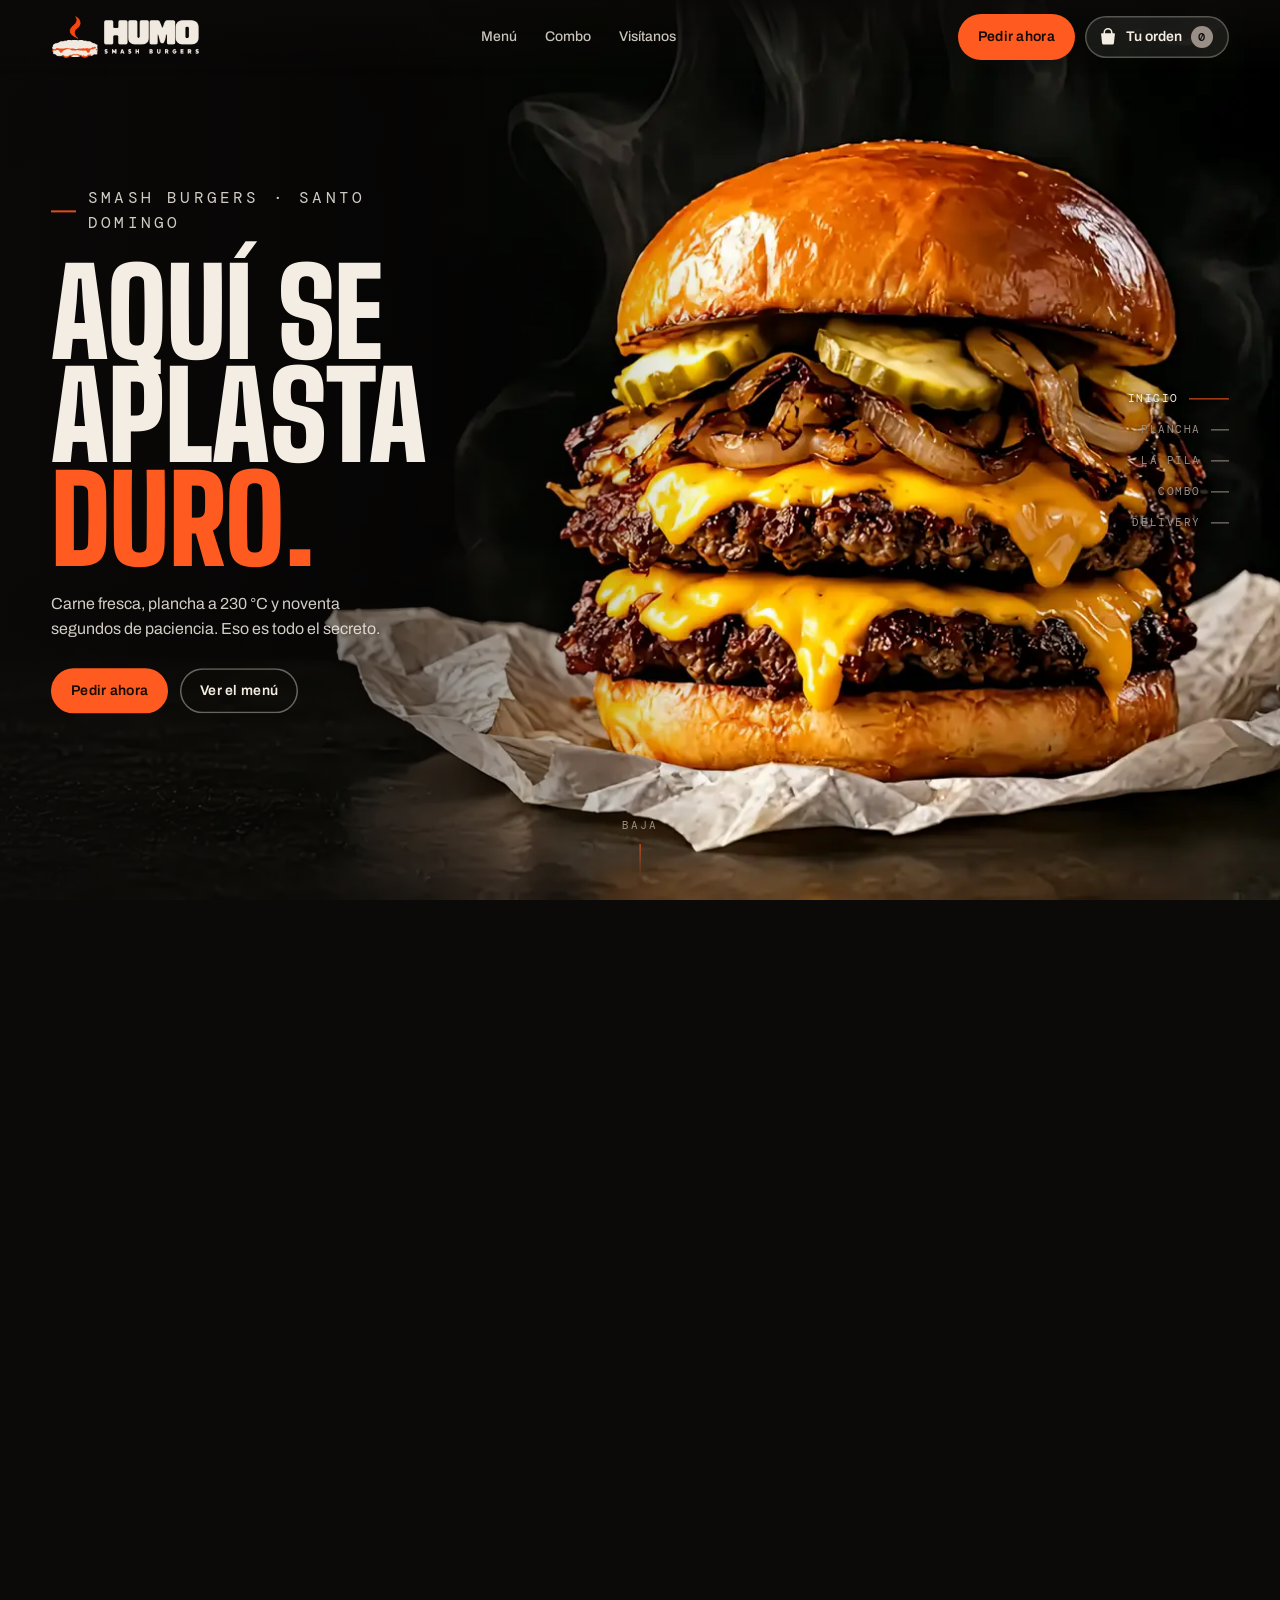
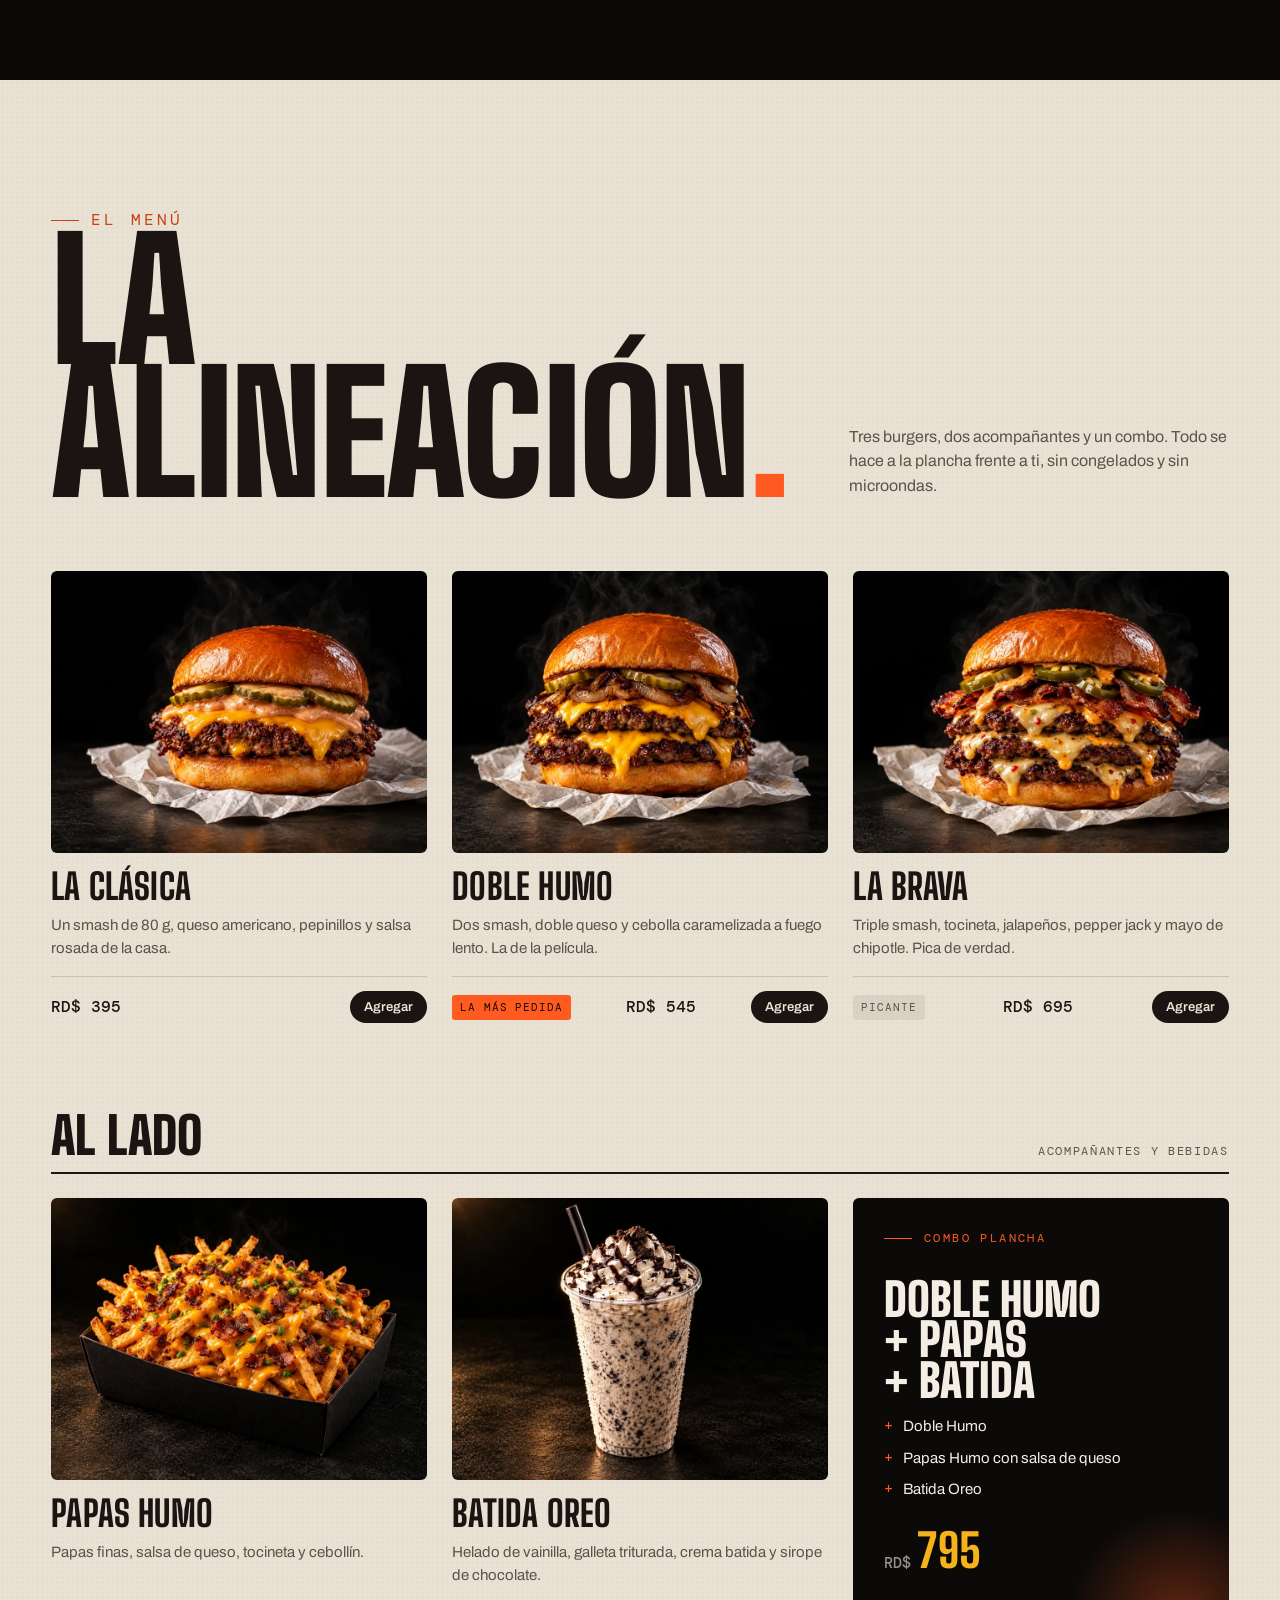
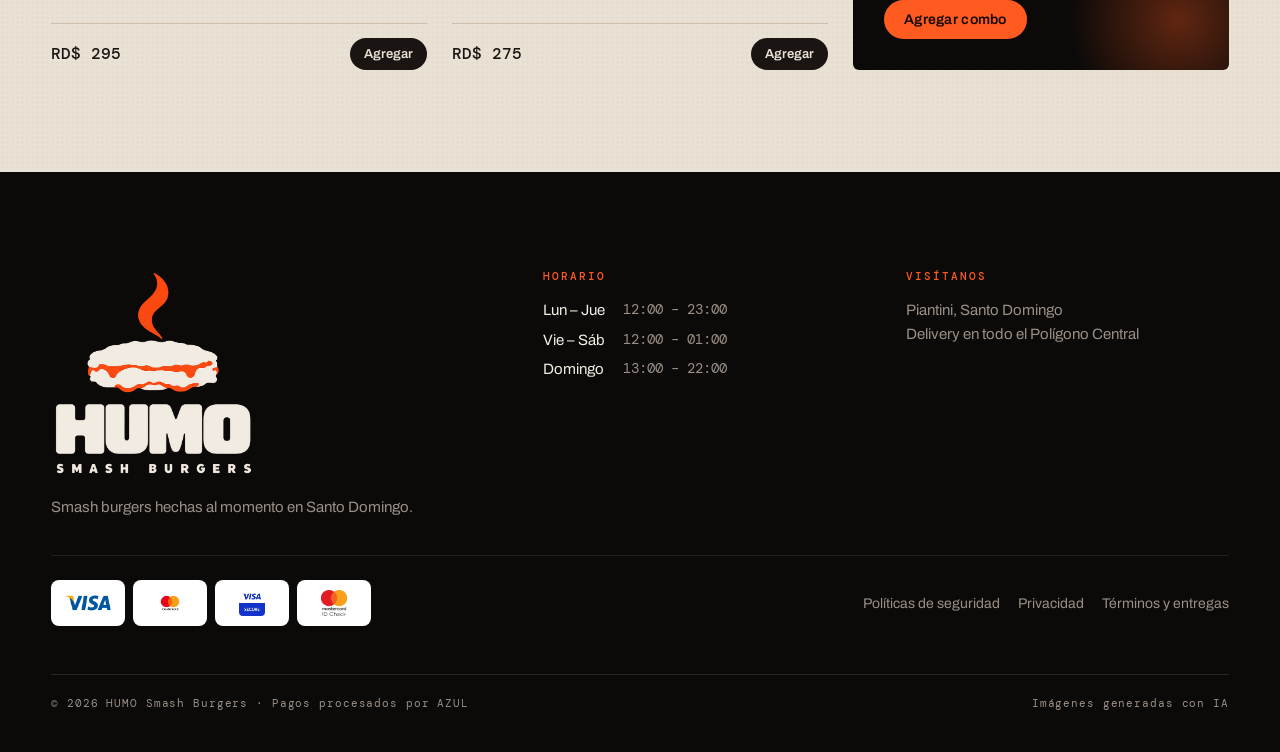
==== index.html @ e3882b6f "Logo nuevo de HUMO en el sitio, favicon, ícono de iPhone e imagen para compartir Co-Authored-By: Cla" ====
<!doctype html>
<html lang="es-DO">
<head>
<meta charset="utf-8">
<meta name="viewport" content="width=device-width,initial-scale=1,viewport-fit=cover">
<meta name="description" content="HUMO Smash Burgers: smash burgers hechas al momento en Santo Domingo. Mira la Doble Humo capa por capa y arma tu orden.">
<meta name="theme-color" content="#0c0a09">
<meta property="og:title" content="HUMO Smash Burgers">
<meta property="og:description" content="Aquí se aplasta duro. Smash burgers hechas al momento en Santo Domingo.">
<meta property="og:image" content="https://humo.sandscap.com.do/img/og.jpg">
<meta property="og:url" content="https://humo.sandscap.com.do/">
<meta name="twitter:card" content="summary_large_image">
<link rel="icon" href="/favicon.ico" sizes="any">
<link rel="preload" as="image" href="frames/f_0001.webp">
<style>:root{padding-top:env(safe-area-inset-top,0px);padding-bottom:env(safe-area-inset-bottom,0px)}body{margin:0}img{max-width:100%}[hidden]{display:none!important}</style>
<title>HUMO Smash Burgers</title>
<link rel="preconnect" href="https://fonts.googleapis.com">
<link rel="preconnect" href="https://fonts.gstatic.com" crossorigin>
<link rel="stylesheet" href="https://fonts.googleapis.com/css2?family=Archivo:wght@400;500;600&family=Big+Shoulders+Display:wght@700;800;900&family=DM+Mono:wght@400;500&display=swap">
<style>
/* Layout: a pinned full-bleed canvas scrubs a cinematic burger film with scroll; chapter copy rides on top; then a parchment menu sheet and a coal footer. Single committed dark look. */
:root{
  --coal:#0c0a09;         /* stage black, warm-biased */
  --coal-2:#171311;       /* raised dark surface */
  --ash:#9a8f86;          /* muted text on coal */
  --bone:#f3ede4;         /* text on coal */
  --ember:#ff5a1f;        /* brand flame orange */
  --cheese:#f5b21a;       /* melted-cheese yellow, used sparingly */
  --paper:#e9e1d3;        /* butcher-paper menu sheet */
  --ink:#1a1512;          /* text on paper */
  --ink-2:#5d5249;        /* secondary text on paper */
  --rule:#cdbfab;         /* hairlines on paper */
  --f-display:"Big Shoulders Display","Arial Narrow","Helvetica Neue Condensed",Impact,sans-serif;
  --f-body:"Archivo","Helvetica Neue",Arial,sans-serif;
  --f-mono:"DM Mono",ui-monospace,"SFMono-Regular",Menlo,monospace;
  --gutter:clamp(16px,4vw,56px);
  color-scheme:dark;
}
*{box-sizing:border-box}
html{scroll-behavior:auto}
body{background:var(--coal);color:var(--bone);font-family:var(--f-body);font-size:16px;line-height:1.55;-webkit-font-smoothing:antialiased;overflow-x:hidden}
a{color:inherit}
:focus-visible{outline:2px solid var(--ember);outline-offset:3px;border-radius:2px}

/* ---------- nav ---------- */
.nav{position:fixed;inset:0 0 auto 0;z-index:30;padding:calc(env(safe-area-inset-top,0px) + 14px) var(--gutter) 14px;display:flex;align-items:center;justify-content:space-between;gap:16px;
  background:linear-gradient(to bottom,rgba(12,10,9,.85),rgba(12,10,9,0));transition:background-color .3s ease;}
.nav.solid{background:var(--coal)}
.logo{display:flex;align-items:center;gap:2px;text-decoration:none;font-family:var(--f-display);font-weight:900;font-size:28px;letter-spacing:.01em;line-height:1}
.logo .o{display:inline-grid;place-items:center;width:.86em;height:.86em;border:3px solid var(--ember);border-radius:50%;margin-left:2px}
.logo .o svg{width:58%;height:58%;fill:var(--ember)}
.logo small{font-family:var(--f-mono);font-size:10px;letter-spacing:.18em;color:var(--ember);margin-left:10px;align-self:center;text-transform:uppercase}
.nav ul{display:flex;gap:28px;list-style:none;margin:0;padding:0;font-size:14px;font-weight:500}
.nav ul a{text-decoration:none;color:var(--bone);opacity:.82}
.nav ul a:hover{opacity:1;color:var(--ember)}
.btn{display:inline-flex;align-items:center;gap:10px;border:0;cursor:pointer;text-decoration:none;font-family:var(--f-body);font-weight:600;font-size:14px;letter-spacing:.02em;padding:12px 20px;border-radius:999px;background:var(--ember);color:#160a04;transition:transform .2s ease,background .2s ease}
.btn:hover{transform:translateY(-1px);background:#ff6d38}
.btn.ghost{background:transparent;color:var(--bone);box-shadow:inset 0 0 0 1.5px rgba(243,237,228,.4)}
.btn.ghost:hover{box-shadow:inset 0 0 0 1.5px var(--bone);background:transparent}
.loadbar{position:fixed;left:0;top:0;height:2px;background:var(--ember);z-index:31;width:0;transition:width .2s linear,opacity .6s ease .4s}

/* ---------- scroll film ---------- */
.film{position:relative;height:720vh}
.stage{position:sticky;top:0;height:100vh;height:100svh;overflow:hidden;background:var(--coal)}
.stage canvas{position:absolute;inset:0;width:100%;height:100%;display:block}
.scrim{position:absolute;inset:0;pointer-events:none;background:linear-gradient(90deg,rgba(12,10,9,.82) 0%,rgba(12,10,9,.45) 34%,rgba(12,10,9,0) 56%)}
.chap{position:absolute;left:var(--gutter);top:50%;transform:translateY(calc(-50% + var(--shift,0px)));width:min(44vw,560px);opacity:0;pointer-events:none;will-change:opacity,transform}
.chap.on{pointer-events:auto}
.chap:first-of-type{opacity:1}
.eyebrow{font-family:var(--f-mono);font-size:12px;letter-spacing:.2em;text-transform:uppercase;color:var(--ember);margin:0 0 18px;display:flex;align-items:center;gap:12px}
.eyebrow::before{content:"";width:28px;height:1.5px;background:var(--ember)}
.chap h1,.chap h2{font-family:var(--f-display);font-weight:900;text-transform:uppercase;line-height:.86;letter-spacing:-.005em;margin:0 0 20px;text-wrap:balance}
.chap h1{font-size:clamp(64px,9.4vw,148px)}
.chap h2{font-size:clamp(52px,7vw,112px)}
.chap h1 em,.chap h2 em{font-style:normal;color:var(--ember)}
.chap p{font-size:clamp(16px,1.25vw,19px);color:var(--bone);opacity:.86;max-width:38ch;margin:0 0 26px}
.ctas{display:flex;flex-wrap:wrap;gap:12px}
.spec{list-style:none;margin:6px 0 0;padding:0;display:grid;gap:0;max-width:440px}
.spec li{display:grid;grid-template-columns:1fr auto;gap:16px;align-items:baseline;padding:11px 0;border-top:1px solid rgba(243,237,228,.16);font-size:15px}
.spec li:last-child{border-bottom:1px solid rgba(243,237,228,.16)}
.spec span:last-child{font-family:var(--f-mono);font-size:13px;color:var(--cheese);font-variant-numeric:tabular-nums}
.price-tag{display:inline-flex;align-items:baseline;gap:10px;font-family:var(--f-mono);font-size:14px;color:var(--ash);margin-bottom:22px}
.price-tag b{font-family:var(--f-display);font-weight:800;font-size:44px;color:var(--cheese);letter-spacing:.01em}

/* chapter rail */
.rail{position:absolute;right:var(--gutter);top:50%;transform:translateY(-50%);display:grid;gap:14px;font-family:var(--f-mono);font-size:11px;letter-spacing:.14em;text-transform:uppercase}
.rail li{text-shadow:0 1px 6px rgba(12,10,9,.9);list-style:none;display:flex;align-items:center;justify-content:flex-end;gap:10px;color:var(--ash);transition:color .3s}
.rail li::after{content:"";width:18px;height:1.5px;background:currentColor;transition:width .3s}
.rail li.on{color:var(--bone)}
.rail li.on::after{width:40px;background:var(--ember)}
.rail ol{margin:0;padding:0;display:grid;gap:14px}
.hint{position:absolute;left:50%;bottom:calc(env(safe-area-inset-bottom,0px) + 22px);transform:translateX(-50%);font-family:var(--f-mono);font-size:11px;letter-spacing:.2em;text-transform:uppercase;color:var(--ash);display:flex;flex-direction:column;align-items:center;gap:10px;transition:opacity .4s}
.hint i{width:1.5px;height:34px;background:linear-gradient(var(--ember),transparent);animation:drip 1.8s ease-in-out infinite}
@keyframes drip{0%{transform:scaleY(.2);transform-origin:top}50%{transform:scaleY(1);transform-origin:top}100%{transform:scaleY(.2);transform-origin:bottom}}

/* ---------- menu ---------- */
.menu{background:var(--paper);color:var(--ink);padding-block:clamp(72px,10vw,140px) clamp(64px,8vw,112px);padding-inline:var(--gutter);position:relative}
.menu::before{content:"";position:absolute;inset:0;pointer-events:none;opacity:.5;
  background-image:radial-gradient(rgba(90,70,50,.07) 1px,transparent 1.2px);background-size:5px 5px}
.wrap{max-width:1240px;margin:0 auto;position:relative}
.menu-head{display:grid;grid-template-columns:1fr minmax(0,380px);gap:32px;align-items:end;margin-bottom:clamp(40px,6vw,72px)}
.menu-head h2{font-family:var(--f-display);font-weight:900;text-transform:uppercase;font-size:clamp(72px,13vw,200px);line-height:.8;margin:0;letter-spacing:-.01em}
.menu-head h2 span{color:var(--ember)}
.menu-head p{margin:0;color:var(--ink-2);font-size:16px}
.menu-head .eyebrow{color:#c8410f}
.menu-head .eyebrow::before{background:#c8410f}
.burgers{display:grid;grid-template-columns:repeat(3,minmax(0,1fr));gap:clamp(16px,2vw,28px)}
.item{display:flex;flex-direction:column;min-width:0}
.item figure{margin:0 0 18px;aspect-ratio:4/3;overflow:hidden;border-radius:6px;background:var(--coal)}
.item img{width:100%;height:100%;object-fit:cover;display:block;transition:transform .7s cubic-bezier(.2,.7,.2,1)}
.item:hover img{transform:scale(1.045)}
.item h3{font-family:var(--f-display);font-weight:800;text-transform:uppercase;font-size:clamp(30px,2.8vw,40px);line-height:.92;margin:0 0 10px;letter-spacing:.005em}
.item p{margin:0 0 16px;color:var(--ink-2);font-size:15px;max-width:42ch}
.row{display:flex;align-items:center;justify-content:space-between;gap:12px;margin-top:auto;padding-top:14px;border-top:1px solid var(--rule)}
.price{font-family:var(--f-mono);font-weight:500;font-size:16px;font-variant-numeric:tabular-nums}
.tags{display:flex;gap:6px;flex-wrap:wrap}
.tag{font-family:var(--f-mono);font-size:11px;letter-spacing:.08em;text-transform:uppercase;padding:4px 8px;border-radius:3px;background:rgba(26,21,18,.07);color:var(--ink-2)}
.tag.hot{background:var(--ember);color:#160a04}
.add{border:0;cursor:pointer;font:600 13px var(--f-body);padding:9px 14px;border-radius:999px;background:var(--ink);color:var(--paper);transition:background .2s}
.add:hover{background:#c8410f}
.add.done{background:#2f6b3a}
.sides-title{display:flex;align-items:baseline;justify-content:space-between;gap:16px;margin:clamp(56px,7vw,96px) 0 24px;border-bottom:2px solid var(--ink);padding-bottom:12px}
.sides-title h3{font-family:var(--f-display);font-weight:900;text-transform:uppercase;font-size:clamp(36px,4vw,56px);line-height:.9;margin:0}
.sides-title span{font-family:var(--f-mono);font-size:12px;letter-spacing:.14em;text-transform:uppercase;color:var(--ink-2)}
.sides{display:grid;grid-template-columns:repeat(3,minmax(0,1fr));gap:clamp(16px,2vw,28px)}
.combo{background:var(--coal);color:var(--bone);border-radius:6px;padding:clamp(22px,2.4vw,32px);display:flex;flex-direction:column;gap:14px;position:relative;overflow:hidden;min-width:0}
.combo::after{content:"";position:absolute;right:-60px;bottom:-60px;width:220px;height:220px;border-radius:50%;background:radial-gradient(circle,rgba(255,90,31,.35),transparent 70%)}
.combo h3{font-family:var(--f-display);font-weight:900;text-transform:uppercase;font-size:clamp(40px,3.6vw,54px);line-height:.88;margin:0}
.combo ul{margin:0;padding:0;list-style:none;display:grid;gap:8px;font-size:15px;color:var(--bone)}
.combo li{display:flex;gap:10px}
.combo li::before{content:"+";color:var(--ember);font-family:var(--f-mono)}
.combo .price{font-size:15px;color:var(--ash)}
.combo .price b{font-family:var(--f-display);font-size:46px;color:var(--cheese);font-weight:800;margin-left:6px}
.combo .btn{align-self:flex-start;margin-top:auto;position:relative;z-index:1}

/* ---------- footer ---------- */
.foot{padding-block:clamp(56px,8vw,96px) calc(env(safe-area-inset-bottom,0px) + 40px);padding-inline:var(--gutter);background:var(--coal)}
.foot .wrap{display:grid;grid-template-columns:1.4fr 1fr 1fr;gap:40px}
.foot h4{font-family:var(--f-mono);font-size:11px;letter-spacing:.18em;text-transform:uppercase;color:var(--ember);margin:0 0 14px;font-weight:500}
.foot p{margin:0;color:var(--ash);font-size:15px}
.foot dl{margin:0;display:grid;grid-template-columns:auto 1fr;gap:6px 18px;font-size:15px;color:var(--ash)}
.foot dt{color:var(--bone)}
.foot dd{margin:0;font-family:var(--f-mono);font-size:14px;font-variant-numeric:tabular-nums}
.big-logo{font-family:var(--f-display);font-weight:900;font-size:clamp(80px,12vw,180px);line-height:.8;margin:0 0 18px;letter-spacing:-.01em}
.big-logo span{color:var(--ember)}
.fine{max-width:1240px;margin:48px auto 0;padding-top:20px;border-top:1px solid rgba(243,237,228,.12);font-family:var(--f-mono);font-size:11px;letter-spacing:.08em;color:var(--ash);display:flex;justify-content:space-between;gap:16px;flex-wrap:wrap}

.toast{position:fixed;left:50%;bottom:calc(env(safe-area-inset-bottom,0px) + 24px);transform:translate(-50%,20px);background:var(--bone);color:var(--ink);font:600 14px var(--f-body);padding:12px 18px;border-radius:999px;opacity:0;transition:opacity .25s,transform .25s;z-index:40;pointer-events:none}
.toast.show{opacity:1;transform:translate(-50%,0)}
.has-bar .toast{bottom:calc(env(safe-area-inset-bottom,0px) + 84px)}

/* ---------- cart ---------- */
.nav-actions{display:flex;align-items:center;gap:10px}
.cart-btn{position:relative;display:inline-flex;align-items:center;gap:9px;border:0;cursor:pointer;font:600 14px var(--f-body);color:var(--bone);background:rgba(243,237,228,.08);box-shadow:inset 0 0 0 1.5px rgba(243,237,228,.28);padding:10px 16px 10px 14px;border-radius:999px;transition:background .2s,box-shadow .2s}
.cart-btn:hover{background:rgba(243,237,228,.14);box-shadow:inset 0 0 0 1.5px var(--bone)}
.cart-btn svg{width:18px;height:18px;fill:currentColor}
.badge{min-width:22px;height:22px;padding:0 6px;border-radius:999px;display:inline-grid;place-items:center;font:500 12px var(--f-mono);background:var(--ash);color:var(--coal);font-variant-numeric:tabular-nums;transition:background .2s}
.cart-btn.has .badge{background:var(--ember);color:#160a04}
.badge.bump{animation:bump .45s cubic-bezier(.3,1.6,.5,1)}
@keyframes bump{0%{transform:scale(1)}40%{transform:scale(1.45)}100%{transform:scale(1)}}

.backdrop{position:fixed;inset:0;z-index:50;background:rgba(5,4,3,.62);backdrop-filter:blur(3px);-webkit-backdrop-filter:blur(3px);opacity:0;transition:opacity .3s}
.backdrop.show{opacity:1}
.cart{position:fixed;z-index:51;top:0;right:0;bottom:0;width:min(460px,100vw);background:var(--coal-2);color:var(--bone);display:flex;flex-direction:column;
  transform:translateX(102%);transition:transform .42s cubic-bezier(.2,.8,.2,1),visibility 0s linear .42s;box-shadow:-30px 0 80px rgba(0,0,0,.45);
  padding-top:env(safe-area-inset-top,0px);padding-bottom:env(safe-area-inset-bottom,0px);visibility:hidden}
.cart.open{transform:none;visibility:visible;transition:transform .42s cubic-bezier(.2,.8,.2,1),visibility 0s}
.cart-head{display:flex;align-items:flex-start;justify-content:space-between;gap:16px;padding:22px 24px 18px;border-bottom:1px solid rgba(243,237,228,.1)}
.cart-head .eyebrow{margin-bottom:8px}
.cart-head h2{font-family:var(--f-display);font-weight:900;text-transform:uppercase;font-size:44px;line-height:.9;margin:0}
.icon-btn{width:42px;height:42px;border-radius:50%;border:0;cursor:pointer;display:grid;place-items:center;background:rgba(243,237,228,.08);color:var(--bone);transition:background .2s}
.icon-btn:hover{background:rgba(243,237,228,.16)}
.icon-btn svg{width:20px;height:20px;fill:currentColor}
.cart-view{flex:1;overflow-y:auto;padding:8px 24px 24px;margin:0;border:0;min-height:0;overscroll-behavior:contain}

.lines{list-style:none;margin:0;padding:0}
.line{display:grid;grid-template-columns:64px minmax(0,1fr) auto;gap:14px;align-items:center;padding:16px 0;border-bottom:1px solid rgba(243,237,228,.08);animation:linein .35s ease}
@keyframes linein{from{opacity:0;transform:translateX(12px)}to{opacity:1;transform:none}}
.line img{width:64px;height:64px;object-fit:cover;border-radius:6px;background:var(--coal)}
.line h4{font-family:var(--f-display);font-weight:800;text-transform:uppercase;font-size:22px;line-height:1;margin:0 0 4px;letter-spacing:.01em}
.line .unit{font:400 12px var(--f-mono);color:var(--ash)}
.line .right{display:flex;flex-direction:column;align-items:flex-end;gap:8px}
.line .lt{font:500 14px var(--f-mono);font-variant-numeric:tabular-nums}
.qty{display:inline-flex;align-items:center;border-radius:999px;box-shadow:inset 0 0 0 1px rgba(243,237,228,.22)}
.qty button{width:30px;height:30px;border:0;background:transparent;color:var(--bone);cursor:pointer;font:500 16px var(--f-mono);border-radius:50%}
.qty button:hover{background:rgba(243,237,228,.1)}
.qty output{min-width:22px;text-align:center;font:500 13px var(--f-mono);font-variant-numeric:tabular-nums}
.rm{border:0;background:none;color:var(--ash);font:400 12px var(--f-body);cursor:pointer;padding:0;text-decoration:underline;text-underline-offset:3px}
.rm:hover{color:var(--ember)}

.upsell{margin-top:18px;display:flex;align-items:center;gap:14px;padding:14px;border-radius:8px;background:rgba(255,90,31,.08);box-shadow:inset 0 0 0 1px rgba(255,90,31,.28)}
.upsell img{width:52px;height:52px;border-radius:6px;object-fit:cover}
.upsell p{margin:0;font-size:14px;flex:1;min-width:0}
.upsell p b{display:block;font-family:var(--f-display);font-weight:800;text-transform:uppercase;font-size:18px;letter-spacing:.01em}
.upsell button{border:0;cursor:pointer;font:600 13px var(--f-body);padding:9px 14px;border-radius:999px;background:var(--ember);color:#160a04;white-space:nowrap}

.cart-empty{display:flex;flex-direction:column;align-items:flex-start;gap:12px;padding:40px 0 10px}
.cart-empty h3{font-family:var(--f-display);font-weight:900;text-transform:uppercase;font-size:36px;line-height:.9;margin:6px 0 0}
.cart-empty p{margin:0 0 8px;color:var(--ash);max-width:34ch}
.empty-box{width:120px;height:78px;border-radius:6px;background:var(--coal);display:grid;place-items:center;font:900 30px var(--f-display);letter-spacing:.02em;box-shadow:inset 0 0 0 1px rgba(243,237,228,.1)}
.empty-box span{color:var(--ember)}

.cart-foot{border-top:1px solid rgba(243,237,228,.1);padding:18px 24px 22px;background:var(--coal-2)}
.totals{display:grid;grid-template-columns:1fr auto;gap:6px 16px;margin:0 0 16px;font-size:14px;color:var(--ash)}
.totals dd{margin:0;font-family:var(--f-mono);font-variant-numeric:tabular-nums;text-align:right}
.totals .grand{color:var(--bone);font-size:16px;padding-top:10px;margin-top:4px;border-top:1px dashed rgba(243,237,228,.18)}
.totals dd.grand{font-family:var(--f-display);font-weight:800;font-size:30px;color:var(--cheese);line-height:1}
.cart-actions{display:flex;gap:10px}
.btn.wide{flex:1;justify-content:center;padding:15px 20px;font-size:15px}
.btn[disabled]{opacity:.4;cursor:not-allowed;transform:none}

.cart .seg{border:0;padding:0;margin:18px 0 6px;display:grid;grid-template-columns:repeat(auto-fit,minmax(0,1fr));gap:8px}
.cart .seg legend{font:500 11px var(--f-mono);letter-spacing:.16em;text-transform:uppercase;color:var(--ash);margin-bottom:10px;padding:0}
.cart .seg label{position:relative;cursor:pointer}
.cart .seg input{position:absolute;opacity:0;pointer-events:none}
.cart .seg span{display:flex;flex-direction:column;gap:2px;padding:12px 14px;border-radius:8px;font-weight:600;font-size:14px;box-shadow:inset 0 0 0 1.5px rgba(243,237,228,.18);transition:box-shadow .2s,background .2s}
.cart .seg small{font:400 11px var(--f-mono);color:var(--ash);letter-spacing:.04em}
.cart .seg input:checked+span{box-shadow:inset 0 0 0 2px var(--ember);background:rgba(255,90,31,.08)}
.cart .seg input:focus-visible+span{outline:2px solid var(--ember);outline-offset:2px}
.cart .pay span{align-items:center;text-align:center;padding:11px 8px}
.cart .field{margin-top:16px;display:grid;gap:6px}
.cart .field label{font:500 11px var(--f-mono);letter-spacing:.16em;text-transform:uppercase;color:var(--ash)}
.cart .field label small{letter-spacing:.04em;text-transform:none}
.cart .field input{width:100%;font:16px var(--f-body);color:var(--bone);background:var(--coal);border:0;border-radius:8px;padding:13px 14px;box-shadow:inset 0 0 0 1.5px rgba(243,237,228,.14);transition:box-shadow .2s}
.cart .field input::placeholder{color:#6f655d}
.cart .field input:focus{outline:none;box-shadow:inset 0 0 0 2px var(--ember)}
.cart .field .err{display:none;margin:0;font-size:13px;color:#ff8a5c}
.cart .field.bad .err{display:block}
.cart .field.bad input{box-shadow:inset 0 0 0 2px #ff8a5c}

.cart .done{display:flex;flex-direction:column;align-items:flex-start;padding-top:28px}
.stamp{width:64px;height:64px;border-radius:50%;background:var(--ember);display:grid;place-items:center;animation:pop .5s cubic-bezier(.3,1.6,.5,1)}
.stamp svg{width:34px;height:34px;fill:#160a04}
@keyframes pop{from{transform:scale(.3);opacity:0}to{transform:none;opacity:1}}
.cart .done h3{font-family:var(--f-display);font-weight:900;text-transform:uppercase;font-size:46px;line-height:.9;margin:20px 0 8px}
.order-no{margin:0 0 20px;font-family:var(--f-mono);font-size:14px;color:var(--ash)}
.order-no b{color:var(--bone);font-weight:500}
.cart .receipt{width:100%;display:grid;grid-template-columns:auto 1fr;gap:8px 18px;margin:0 0 22px;padding:16px 0;border-block:1px dashed rgba(243,237,228,.18);font-size:14px}
.cart .receipt dt{color:var(--ash);font:400 12px var(--f-mono);letter-spacing:.06em;text-transform:uppercase;padding-top:2px}
.cart .receipt dd{margin:0;min-width:0}
.demo-note{margin:0;font-size:13px;color:var(--ash)}

.cart-bar{position:fixed;z-index:35;left:var(--gutter);right:var(--gutter);bottom:calc(env(safe-area-inset-bottom,0px) + 14px);display:flex;align-items:center;gap:12px;border:0;cursor:pointer;
  padding:14px 18px;border-radius:14px;background:var(--ember);color:#160a04;font:500 14px var(--f-body);box-shadow:0 14px 40px rgba(0,0,0,.35);animation:barin .35s ease}
@keyframes barin{from{transform:translateY(120%)}to{transform:none}}
.cart-bar .bar-total{margin-left:auto;font:500 14px var(--f-mono)}
.cart-bar .bar-cta{font-weight:700}
html.locked,html.locked body{overflow:hidden}

.logo img{display:block;height:44px;width:auto}
.foot-logo{display:block;width:clamp(150px,16vw,210px);height:auto;margin:0 0 18px}
@media (max-width:560px){.logo img{height:36px}}
/* ---------- menú del celular ---------- */
.menu-btn{display:none;width:44px;height:44px;border-radius:999px;border:0;cursor:pointer;background:rgba(243,237,228,.08);box-shadow:inset 0 0 0 1.5px rgba(243,237,228,.28);color:var(--bone);place-items:center}
.menu-btn svg{width:20px;height:20px}
.mnav{position:fixed;z-index:29;left:var(--gutter);right:var(--gutter);top:calc(env(safe-area-inset-top,0px) + 74px);background:var(--coal-2);border-radius:18px;box-shadow:0 20px 50px rgba(0,0,0,.5),inset 0 0 0 1px rgba(243,237,228,.08);padding:8px}
.mnav a{display:flex;align-items:center;min-height:52px;padding:0 16px;border-radius:12px;color:var(--bone);text-decoration:none;font-family:var(--f-display);font-weight:800;font-size:26px;text-transform:uppercase;letter-spacing:.01em}
.mnav a:hover,.mnav a:focus-visible{background:rgba(243,237,228,.06);color:var(--ember)}
.mnav .mnav-cta{margin-top:6px;background:var(--ember);color:#160a04;justify-content:center;font-family:var(--f-body);font-size:16px;font-weight:700;text-transform:none}
.mnav .mnav-cta:hover{background:#ff6d38;color:#160a04}
.foot .payrow{display:flex;flex-wrap:wrap;align-items:center;justify-content:space-between;gap:16px 24px;margin-top:36px;padding-top:24px;border-top:1px solid rgba(243,237,228,.1)}
.foot .payrow .badges{display:flex;gap:8px;flex-wrap:wrap}
.payrow .badges span{width:74px;height:46px;border-radius:8px;background:#fff;display:grid;place-items:center;padding:6px}
.payrow .badges img{max-width:100%;max-height:100%;object-fit:contain}
.payrow nav{display:flex;flex-wrap:wrap;gap:6px 18px;font-size:14px}
.payrow nav a{color:var(--ash);text-decoration:none}
.payrow nav a:hover{color:var(--bone)}

/* ---------- responsive ---------- */
@media (max-width:900px){
  .nav ul{display:none}
  .menu-btn{display:grid}
  .rail{display:none}
  .burgers,.sides{grid-template-columns:repeat(2,minmax(0,1fr))}
  .burgers .item:last-child{grid-column:1/-1}
  .burgers .item:last-child figure{aspect-ratio:16/9}
  .menu-head{grid-template-columns:1fr}
  .foot .wrap{grid-template-columns:1fr 1fr}
  .foot .wrap>div:first-child{grid-column:1/-1}
}
@media (max-width:700px) , (max-aspect-ratio:1/1){
  .scrim{background:linear-gradient(0deg,rgba(12,10,9,.96) 0%,rgba(12,10,9,.8) 30%,rgba(12,10,9,0) 52%)}
  .chap{top:auto;bottom:calc(env(safe-area-inset-bottom,0px) + 32px);transform:translateY(var(--shift,0px));width:auto;right:var(--gutter)}
  .chap h1{font-size:clamp(54px,15vw,96px)}
  .chap h2{font-size:clamp(46px,13vw,84px)}
  .chap p{margin-bottom:18px}
  .spec li{padding:7px 0;font-size:14px}
  .hint{display:none}
}
@media (max-width:560px){
  .burgers,.sides{grid-template-columns:1fr}
  .burgers .item:last-child figure{aspect-ratio:4/3}
  .logo small{display:none}
  .nav-order{display:none}
  .cart-head h2{font-size:38px}
  .cart-head,.cart-view,.cart-foot{padding-left:18px;padding-right:18px}
  .foot .wrap{grid-template-columns:1fr}
}
@media (prefers-reduced-motion:reduce){
  .hint i{animation:none}
  .item img,.btn,.cart,.backdrop{transition:none}
  .line,.stamp,.cart-bar,.badge.bump{animation:none}
}
</style>
<link rel="icon" type="image/png" sizes="64x64" href="img/favicon-64.png">
<link rel="apple-touch-icon" href="img/apple-touch-icon.png">
<link rel="stylesheet" href="https://fonts.googleapis.com/css2?family=Big+Shoulders+Display:wght@800;900&family=Archivo:wght@400;500;600;700&display=swap">
<link rel="stylesheet" href="/checkout.css">
<script>window.HUMO_CFG={ship:120,freeFrom:1500,tax:.18,eta:'25–35 min',pickupEta:'15 min · Piantini',logo:'/img/humo-horizontal.png'};</script>
<script src="/track.js"></script>
</head>
<body>


<div class="loadbar" id="loadbar"></div>

<header class="nav">
  <a class="logo" href="#top"><img src="img/humo-horizontal-reverse.png" alt="HUMO Smash Burgers" width="900" height="300"></a>
  <ul>
    <li><a href="#menu">Menú</a></li>
    <li><a href="#combo">Combo</a></li>
    <li><a href="#visitanos">Visítanos</a></li>
  </ul>
  <div class="nav-actions">
    <a class="btn nav-order" href="#menu">Pedir ahora</a>
    <button class="cart-btn" type="button" id="cart-open" aria-controls="cart" aria-expanded="false" aria-label="Abrir tu orden, 0 productos">
      <svg viewBox="0 0 24 24" aria-hidden="true"><path d="M6 7V6a6 6 0 0 1 12 0v1h2.2a1 1 0 0 1 1 1.1l-1.3 12.1A2 2 0 0 1 17.9 22H6.1a2 2 0 0 1-2-1.8L2.8 8.1A1 1 0 0 1 3.8 7H6zm2 0h8V6a4 4 0 0 0-8 0v1z"/></svg>
      <span class="cart-label">Tu orden</span>
      <span class="badge" id="cart-count">0</span>
    </button>
    <button class="menu-btn" type="button" id="menu-btn" aria-label="Abrir menú" aria-expanded="false" aria-controls="mnav">
      <svg id="menu-ico" viewBox="0 0 24 24" fill="none" stroke="currentColor" stroke-width="2" stroke-linecap="round" aria-hidden="true"><path d="M4 7h16M4 12h16M4 17h16"/></svg>
    </button>
  </div>
</header>
<nav class="mnav" id="mnav" aria-label="Menú del celular" hidden>
  <a href="#menu">Menú</a>
  <a href="#combo">Combo</a>
  <a href="#visitanos">Visítanos</a>
  <a class="mnav-cta" href="#menu">Pedir ahora</a>
</nav>

<main id="top">
  <section class="film" id="film" aria-label="La historia de la Doble Humo">
    <div class="stage">
      <canvas id="cv" aria-hidden="true"></canvas>
      <div class="scrim"></div>

      <article class="chap" data-in="0" data-out=".085">
        <p class="eyebrow">Smash burgers · Santo Domingo</p>
        <h1>Aquí se<br>aplasta <em>duro.</em></h1>
        <p>Carne fresca, plancha a 230&nbsp;°C y noventa segundos de paciencia. Eso es todo el secreto.</p>
        <div class="ctas"><a class="btn" href="#menu">Pedir ahora</a><a class="btn ghost" href="#menu">Ver el menú</a></div>
      </article>

      <article class="chap" data-in=".13" data-out=".26">
        <p class="eyebrow">Al momento</p>
        <h2>Nada se<br>hace <em>antes.</em></h2>
        <p>Cada bola de carne se aplasta cuando entra tu orden. Por eso el borde sale crujiente y finito, como encaje.</p>
      </article>

      <article class="chap" data-in=".295" data-out=".425">
        <p class="eyebrow">La pila · Doble Humo</p>
        <h2>Capa por<br><em>capa.</em></h2>
        <ul class="spec">
          <li><span>Pan brioche tostado en mantequilla</span><span>1 × arriba</span></li>
          <li><span>Pepinillos de la casa</span><span>4 ruedas</span></li>
          <li><span>Cebolla caramelizada</span><span>40 min</span></li>
          <li><span>Smash de res + queso americano</span><span>2 × 80 g</span></li>
          <li><span>Pan brioche, base</span><span>1 × abajo</span></li>
        </ul>
      </article>

      <article class="chap" data-in=".6" data-out=".73" id="combo">
        <p class="eyebrow">Combo Plancha</p>
        <h2>Todo en<br>una <em>caja.</em></h2>
        <p>Doble Humo, papas con salsa de queso y una batida de Oreo. Para uno con hambre o dos con modales.</p>
        <div class="price-tag">RD$ <b>795</b> ahorras RD$ 250</div>
      </article>

      <article class="chap" data-in=".875" data-out="1.01">
        <p class="eyebrow">Delivery</p>
        <h2>Llega<br><em>caliente.</em></h2>
        <p>Caja sellada, vapor adentro. Te la llevamos en 30 minutos o menos dentro del Polígono Central.</p>
        <div class="ctas"><a class="btn" href="#menu">Armar mi orden</a><button class="btn ghost" type="button" data-add="combo">Agregar Combo Plancha</button></div>
      </article>

      <ol class="rail" aria-hidden="true">
        <li data-at="0">Inicio</li>
        <li data-at=".13">Plancha</li>
        <li data-at=".295">La pila</li>
        <li data-at=".6">Combo</li>
        <li data-at=".875">Delivery</li>
      </ol>
      <div class="hint" id="hint">Baja<i></i></div>
    </div>
  </section>

  <section class="menu" id="menu">
    <div class="wrap">
      <div class="menu-head">
        <div>
          <p class="eyebrow">El menú</p>
          <h2>La<br>alineación<span>.</span></h2>
        </div>
        <p>Tres burgers, dos acompañantes y un combo. Todo se hace a la plancha frente a ti, sin congelados y sin microondas.</p>
      </div>

      <div class="burgers">
        <article class="item">
          <figure><img src="img/clasica.webp" alt="Smash burger sencilla con queso, pepinillos y salsa rosada" loading="lazy" width="900" height="675"></figure>
          <h3>La Clásica</h3>
          <p>Un smash de 80&nbsp;g, queso americano, pepinillos y salsa rosada de la casa.</p>
          <div class="row"><span class="price">RD$ 395</span><button class="add" type="button" id="add-clasica" data-id="clasica" data-name="La Clásica">Agregar</button></div>
        </article>
        <article class="item">
          <figure><img src="img/doble.webp" alt="Doble smash burger con cebolla caramelizada y queso derretido" loading="lazy" width="900" height="675"></figure>
          <h3>Doble Humo</h3>
          <p>Dos smash, doble queso y cebolla caramelizada a fuego lento. La de la película.</p>
          <div class="row"><div class="tags"><span class="tag hot">La más pedida</span></div><span class="price">RD$ 545</span><button class="add" type="button" id="add-doble" data-id="doble" data-name="Doble Humo">Agregar</button></div>
        </article>
        <article class="item">
          <figure><img src="img/brava.webp" alt="Triple smash burger con tocineta, jalapeños y mayo chipotle" loading="lazy" width="900" height="675"></figure>
          <h3>La Brava</h3>
          <p>Triple smash, tocineta, jalapeños, pepper jack y mayo de chipotle. Pica de verdad.</p>
          <div class="row"><div class="tags"><span class="tag">Picante</span></div><span class="price">RD$ 695</span><button class="add" type="button" id="add-brava" data-id="brava" data-name="La Brava">Agregar</button></div>
        </article>
      </div>

      <div class="sides-title"><h3>Al lado</h3><span>Acompañantes y bebidas</span></div>
      <div class="sides">
        <article class="item">
          <figure><img src="img/papas.webp" alt="Papas fritas finas con salsa de queso y tocineta" loading="lazy" width="900" height="675"></figure>
          <h3>Papas Humo</h3>
          <p>Papas finas, salsa de queso, tocineta y cebollín.</p>
          <div class="row"><span class="price">RD$ 295</span><button class="add" type="button" id="add-papas" data-id="papas" data-name="Papas Humo">Agregar</button></div>
        </article>
        <article class="item">
          <figure><img src="img/batida.webp" alt="Batida de galleta Oreo con crema batida" loading="lazy" width="900" height="675"></figure>
          <h3>Batida Oreo</h3>
          <p>Helado de vainilla, galleta triturada, crema batida y sirope de chocolate.</p>
          <div class="row"><span class="price">RD$ 275</span><button class="add" type="button" id="add-batida" data-id="batida" data-name="Batida Oreo">Agregar</button></div>
        </article>
        <article class="combo">
          <p class="eyebrow">Combo Plancha</p>
          <h3>Doble Humo<br>+ papas<br>+ batida</h3>
          <ul><li>Doble Humo</li><li>Papas Humo con salsa de queso</li><li>Batida Oreo</li></ul>
          <span class="price">RD$<b>795</b></span>
          <button class="btn add-combo" type="button" id="add-combo" data-id="combo" data-name="Combo Plancha">Agregar combo</button>
        </article>
      </div>
    </div>
  </section>
</main>

<footer class="foot" id="visitanos">
  <div class="wrap">
    <div>
      <img class="foot-logo" src="img/humo-logo-reverse.png" alt="HUMO Smash Burgers" width="700" height="700">
      <p>Smash burgers hechas al momento en Santo Domingo.</p>
    </div>
    <div>
      <h4>Horario</h4>
      <dl>
        <dt>Lun – Jue</dt><dd>12:00 – 23:00</dd>
        <dt>Vie – Sáb</dt><dd>12:00 – 01:00</dd>
        <dt>Domingo</dt><dd>13:00 – 22:00</dd>
      </dl>
    </div>
    <div>
      <h4>Visítanos</h4>
      <p>Piantini, Santo Domingo<br>Delivery en todo el Polígono Central</p>
    </div>
  </div>
  <div class="wrap payrow">
    <div class="badges" aria-label="Pagos seguros"><span><img src="/img/pagos/visa.webp" alt="Visa"></span><span><img src="/img/pagos/mastercard.webp" alt="Mastercard"></span><span><img src="/img/pagos/visa-secure.webp" alt="Visa Secure"></span><span><img src="/img/pagos/mastercard-id-check.webp" alt="Mastercard ID Check"></span></div>
    <nav aria-label="Legal"><a href="/seguridad/">Políticas de seguridad</a><a href="/privacidad/">Privacidad</a><a href="/terminos/">Términos y entregas</a></nav>
  </div>
  <div class="fine"><span>© 2026 HUMO Smash Burgers · Pagos procesados por AZUL</span><span>Imágenes generadas con IA</span></div>
</footer>

<div class="toast" id="toast" role="status" aria-live="polite"></div>

<button class="cart-bar" type="button" id="cart-bar" hidden>
  <span><b id="bar-count">0</b> en tu orden</span>
  <span class="bar-total" id="bar-total">RD$ 0</span>
  <span class="bar-cta">Ver orden →</span>
</button>

<div class="backdrop" id="backdrop" hidden></div>
<aside class="cart" id="cart" role="dialog" aria-modal="true" aria-labelledby="cart-title" aria-hidden="true">
  <header class="cart-head">
    <div>
      <p class="eyebrow" id="cart-step-label">Paso 1 de 2</p>
      <h2 id="cart-title">Tu orden</h2>
    </div>
    <button class="icon-btn" type="button" id="cart-close" aria-label="Cerrar tu orden">
      <svg viewBox="0 0 24 24" aria-hidden="true"><path d="M6.4 5 12 10.6 17.6 5 19 6.4 13.4 12 19 17.6 17.6 19 12 13.4 6.4 19 5 17.6 10.6 12 5 6.4z"/></svg>
    </button>
  </header>

  <!-- step 1: items -->
  <section class="cart-view" id="view-cart">
    <div class="cart-empty" id="cart-empty">
      <div class="empty-box" aria-hidden="true">HUM<span>O</span></div>
      <h3>Tu caja está vacía</h3>
      <p>Agrega una burger del menú y aquí verás tu orden, cantidades y total.</p>
      <button class="btn" type="button" id="go-menu">Ver el menú</button>
    </div>
    <ul class="lines" id="lines"></ul>
    <div class="upsell" id="upsell" hidden></div>
  </section>

  <!-- step 2: checkout -->
  <form class="cart-view" id="view-checkout" hidden novalidate>
    <fieldset class="seg">
      <legend>¿Cómo la quieres?</legend>
      <label><input type="radio" name="mode" id="mode-delivery" value="delivery" checked><span>Delivery<small>25–35 min</small></span></label>
      <label><input type="radio" name="mode" id="mode-pickup" value="pickup"><span>Recoger<small>15 min · Piantini</small></span></label>
    </fieldset>
    <div class="field">
      <label for="f-name">Nombre</label>
      <input id="f-name" name="name" autocomplete="name" required placeholder="Ej. María Pérez">
      <p class="err" id="e-name">Escribe tu nombre para saber a quién entregarle.</p>
    </div>
    <div class="field">
      <label for="f-phone">Teléfono</label>
      <input id="f-phone" name="phone" type="tel" inputmode="tel" autocomplete="tel" required placeholder="809-555-0123">
      <p class="err" id="e-phone">Usa un número de 10 dígitos que empiece con 809, 829 u 849.</p>
    </div>
    <div class="field" id="addr-field">
      <label for="f-addr">Dirección</label>
      <input id="f-addr" name="addr" autocomplete="street-address" placeholder="Calle, número, sector">
      <p class="err" id="e-addr">Necesitamos la dirección para el delivery.</p>
    </div>
    <fieldset class="seg pay">
      <legend>Pago</legend>
      <label><input type="radio" name="pay" id="pay-cash" value="Efectivo" checked><span>Efectivo</span></label>
      <label><input type="radio" name="pay" id="pay-card" value="Tarjeta"><span>Tarjeta</span></label>
      <label><input type="radio" name="pay" id="pay-transfer" value="Transferencia"><span>Transferencia</span></label>
    </fieldset>
    <div class="field">
      <label for="f-note">Nota para la cocina <small>(opcional)</small></label>
      <input id="f-note" name="note" placeholder="Sin pepinillos, cebolla aparte…">
    </div>
  </form>

  <!-- step 3: confirmation -->
  <section class="cart-view done" id="view-done" hidden>
    <div class="stamp" aria-hidden="true"><svg viewBox="0 0 24 24"><path d="M9.5 16.2 5.3 12l-1.4 1.4 5.6 5.6L20.1 8.4 18.7 7z"/></svg></div>
    <h3>¡Orden en la plancha!</h3>
    <p class="order-no">Orden <b id="d-no">HM-0000</b></p>
    <dl class="receipt" id="d-receipt"></dl>
  </section>

  <footer class="cart-foot" id="cart-foot">
    <dl class="totals">
      <dt>Subtotal</dt><dd id="t-sub">RD$ 0</dd>
      <dt>ITBIS 18&nbsp;%</dt><dd id="t-tax">RD$ 0</dd>
      <dt id="t-del-label">Delivery</dt><dd id="t-del">RD$ 0</dd>
      <dt class="grand">Total</dt><dd class="grand" id="t-total">RD$ 0</dd>
    </dl>
    <div class="cart-actions">
      <button class="btn ghost" type="button" id="cart-back" hidden>← Volver</button>
      <button class="btn wide" type="button" id="cart-next">Continuar</button>
    </div>
  </footer>
</aside>

<script>
(function(){
  const FRAMES = 181;                   // number of frames in /frames
  const pad = n => String(n).padStart(4,'0');
  const src = i => `frames/f_${pad(i+1)}.webp`;

  // scroll progress -> film position (0..1). Holds let each chapter breathe.
  // [scroll progress, film position]
  const KEYS = [[0,0],[.09,0],[.29,1/3],[.43,1/3],[.6,2/3],[.73,2/3],[.875,1],[1,1]];
  function filmAt(p){
    for(let k=1;k<KEYS.length;k++){
      const [p0,f0]=KEYS[k-1],[p1,f1]=KEYS[k];
      if(p<=p1){const t=(p-p0)/(p1-p0||1);const e=t<.5?2*t*t:1-Math.pow(-2*t+2,2)/2;return f0+(f1-f0)*e;}
    }
    return 1;
  }

  const cv=document.getElementById('cv'),ctx=cv.getContext('2d');
  const film=document.getElementById('film');
  const chaps=[...document.querySelectorAll('.chap')];
  const rail=[...document.querySelectorAll('.rail li')];
  const hint=document.getElementById('hint');
  const bar=document.getElementById('loadbar');
  const reduce=matchMedia('(prefers-reduced-motion: reduce)').matches;

  const imgs=new Array(FRAMES);let loaded=0;
  function load(i){
    if(imgs[i])return;const im=new Image();im.decoding='async';im.src=src(i);imgs[i]=im;
    im.onload=()=>{im.ok=true;loaded++;bar.style.width=(loaded/FRAMES*100)+'%';if(loaded===FRAMES)bar.style.opacity=0;if(Math.abs(i-Math.round(cur))<3)draw(cur,true);};
  }
  // first frame first, then a coarse pass, then everything
  load(0);
  const order=[];for(let s of [16,4,1])for(let i=0;i<FRAMES;i+=s)order.push(i);
  let qi=0;function pump(){let n=0;while(qi<order.length&&n<6){load(order[qi++]);n++;}if(qi<order.length)setTimeout(pump,40);}
  pump();

  function nearest(i){
    if(imgs[i]&&imgs[i].ok)return imgs[i];
    for(let d=1;d<FRAMES;d++){const a=imgs[i-d],b=imgs[i+d];if(a&&a.ok&&!(i-d in SKIP))return a;if(b&&b.ok&&!(i+d in SKIP))return b;}
    return null;
  }

  let W=0,H=0,dpr=1;
  function size(){dpr=Math.min(window.devicePixelRatio||1,2);W=cv.clientWidth;H=cv.clientHeight;cv.width=Math.round(W*dpr);cv.height=Math.round(H*dpr);draw(cur,true);}

  let lastDrawn=-1;
  // f_0089 and f_0090 are the footage's own see-through dissolve (paper and box at once, a ghost):
  // skip them so the paper cuts cleanly to the box
  const SKIP={88:87,89:90};
  function draw(f,force){
    let i=Math.max(0,Math.min(FRAMES-1,Math.round(f)));if(i in SKIP)i=SKIP[i];
    if(i===lastDrawn&&!force)return;
    const im=nearest(i);if(!im)return;lastDrawn=i;
    const iw=im.naturalWidth,ih=im.naturalHeight,cw=cv.width,ch=cv.height;
    let s,x,y;
    if(W/H<1){ // portrait: show the subject large in the upper part, let the black ground carry the copy
      s=(cw*1.75)/iw; x=(cw-iw*s)*0.6; y=ch*0.36-(ih*s)/2;
    }else{ s=Math.max(cw/iw,ch/ih); x=(cw-iw*s)/2; y=(ch-ih*s)/2; }
    ctx.fillStyle='#0c0a09';ctx.fillRect(0,0,cw,ch);
    ctx.drawImage(im,x,y,iw*s,ih*s);
    if(W/H<1){ // feather the frame edges into the coal ground
      const top=y,bot=y+ih*s,f=ch*.12;
      let g=ctx.createLinearGradient(0,top,0,top+f);g.addColorStop(0,'rgba(12,10,9,1)');g.addColorStop(1,'rgba(12,10,9,0)');ctx.fillStyle=g;ctx.fillRect(0,top-1,cw,f+1);
      g=ctx.createLinearGradient(0,bot-f,0,bot);g.addColorStop(0,'rgba(12,10,9,0)');g.addColorStop(1,'rgba(12,10,9,1)');ctx.fillStyle=g;ctx.fillRect(0,bot-f,cw,f+1);
    }
  }

  const nav=document.querySelector('.nav');
  function progress(){
    const r=film.getBoundingClientRect();const total=r.height-window.innerHeight;
    const past=r.bottom<90;
    if(past!==window.__pastFilm){window.__pastFilm=past;nav.classList.toggle('solid',past);document.dispatchEvent(new Event('filmpast'));}
    return Math.min(1,Math.max(0,-r.top/total));
  }

  function chapters(p){
    const fade=.03;
    chaps.forEach(c=>{
      const a=+c.dataset.in,b=+c.dataset.out;let o=0;
      if(p>=a&&p<=b){o=Math.min(1,(a===0?1:(p-a)/fade),(b>=1?1:(b-p)/fade));}
      const dir=p<(a+b)/2?1:-1;
      c.style.opacity=o.toFixed(3);
      c.style.setProperty('--shift',(reduce?0:(1-o)*28*dir).toFixed(1)+'px');
      c.classList.toggle('on',o>.5);
    });
    let k=0;rail.forEach((li,j)=>{if(p>=+li.dataset.at-.001)k=j;});
    rail.forEach((li,j)=>li.classList.toggle('on',j===k));
    hint.style.opacity=p>.02?0:1;
  }

  let cur=0,target=0;
  function tick(){
    const p=progress();chapters(p);
    target=filmAt(p)*(FRAMES-1);
    cur=reduce?target:cur+(target-cur)*.18;
    if(Math.abs(target-cur)<.01)cur=target;
    draw(cur);
    requestAnimationFrame(tick);
  }
  addEventListener('resize',size);
  size();requestAnimationFrame(tick);

})();

/* ================= cart ================= */
(function(){
  const MENU={
    clasica:{name:'La Clásica',price:395,img:'img/clasica.webp',kind:'burger'},
    doble:{name:'Doble Humo',price:545,img:'img/doble.webp',kind:'burger'},
    brava:{name:'La Brava',price:695,img:'img/brava.webp',kind:'burger'},
    papas:{name:'Papas Humo',price:295,img:'img/papas.webp',kind:'side'},
    batida:{name:'Batida Oreo',price:275,img:'img/batida.webp',kind:'drink'},
    combo:{name:'Combo Plancha',price:795,img:'frames/f_0121.webp',kind:'combo'}
  };
  const TAX=.18, DELIVERY=120, FREE_FROM=1500, KEY='humo-cart-v1';
  const $=id=>document.getElementById(id);
  const money=n=>'RD$ '+Math.round(n).toLocaleString('en-US');

  let cart=[]; // [{id,qty}]
  try{const s=JSON.parse(localStorage.getItem(KEY)||'[]');if(Array.isArray(s))cart=s.filter(l=>MENU[l.id]&&l.qty>0);}catch(e){}
  const save=()=>{try{localStorage.setItem(KEY,JSON.stringify(cart));}catch(e){}};

  const el={cart:$('cart'),backdrop:$('backdrop'),open:$('cart-open'),close:$('cart-close'),count:$('cart-count'),
    lines:$('lines'),empty:$('cart-empty'),upsell:$('upsell'),next:$('cart-next'),back:$('cart-back'),
    vCart:$('view-cart'),vCheck:$('view-checkout'),vDone:$('view-done'),foot:$('cart-foot'),
    step:$('cart-step-label'),title:$('cart-title'),bar:$('cart-bar'),barCount:$('bar-count'),barTotal:$('bar-total'),toast:$('toast')};

  let step='cart', mode='delivery', lastFocus=null;

  const count=()=>cart.reduce((a,l)=>a+l.qty,0);
  function totals(){
    const sub=cart.reduce((a,l)=>a+MENU[l.id].price*l.qty,0);
    const tax=sub*TAX;
    const del=(mode==='pickup'||sub===0)?0:(sub>=FREE_FROM?0:DELIVERY);
    return {sub,tax,del,total:sub+tax+del};
  }

  function add(id,qty=1){
    const l=cart.find(x=>x.id===id); if(l)l.qty+=qty; else cart.push({id,qty});
    save(); render();
    if(window.pzTrack)pzTrack('carrito',{producto:MENU[id].name,total:MENU[id].price*qty});
    el.count.classList.remove('bump'); void el.count.offsetWidth; el.count.classList.add('bump');
    toast(`${MENU[id].name} agregada a tu orden`);
  }
  function setQty(id,q){
    const l=cart.find(x=>x.id===id); if(!l)return;
    l.qty=Math.max(0,Math.min(20,q)); if(!l.qty)cart=cart.filter(x=>x!==l);
    save(); render();
  }

  let tt;function toast(msg){el.toast.textContent=msg;el.toast.classList.add('show');clearTimeout(tt);tt=setTimeout(()=>el.toast.classList.remove('show'),1800);}

  function upsellPick(){
    const has=k=>cart.some(l=>l.id===k);
    const burger=cart.some(l=>MENU[l.id].kind==='burger');
    if(!burger||has('combo'))return null;
    if(!has('papas'))return 'papas';
    if(!has('batida'))return 'batida';
    return null;
  }

  function render(){
    const n=count(), t=totals();
    el.count.textContent=n;
    el.open.classList.toggle('has',n>0);
    el.open.setAttribute('aria-label',`Abrir tu orden, ${n} ${n===1?'producto':'productos'}`);

    el.empty.hidden=n>0;
    el.lines.innerHTML=cart.map(l=>{const m=MENU[l.id];return `
      <li class="line" data-id="${l.id}">
        <img src="${m.img}" alt="" width="64" height="64">
        <div><h4>${m.name}</h4><span class="unit">${money(m.price)} c/u</span></div>
        <div class="right">
          <span class="lt">${money(m.price*l.qty)}</span>
          <div class="qty" role="group" aria-label="Cantidad de ${m.name}">
            <button type="button" data-q="-1" aria-label="Quitar uno">−</button>
            <output aria-live="polite">${l.qty}</output>
            <button type="button" data-q="1" aria-label="Agregar uno">+</button>
          </div>
          <button type="button" class="rm" data-rm>Quitar</button>
        </div>
      </li>`;}).join('');

    const u=upsellPick();
    el.upsell.hidden=!u||step!=='cart';
    if(u){const m=MENU[u];el.upsell.innerHTML=`<img src="${m.img}" alt=""><p><b>¿Le metemos ${u==='papas'?'unas papas':'una batida'}?</b>${m.name} por ${money(m.price)}</p><button type="button" data-up="${u}">Agregar</button>`;}

    $('t-sub').textContent=money(t.sub);
    $('t-tax').textContent=money(t.tax);
    $('t-del-label').textContent=mode==='pickup'?'Recoger en tienda':'Delivery';
    $('t-del').textContent=mode==='pickup'?'—':(t.sub>=FREE_FROM?'Gratis':money(t.del));
    $('t-total').textContent=money(t.total);

    el.barCount.textContent=n; el.barTotal.textContent=money(t.total);
    bar();

    if(step==='cart'){el.next.textContent=n?`Continuar · ${money(t.total)}`:'Continuar';el.next.disabled=!n;}
    if(step==='checkout'){el.next.textContent=`Confirmar orden · ${money(t.total)}`;el.next.disabled=!n;if(!n)go('cart');}
  }

  function go(s){
    step=s;
    el.vCart.hidden=s!=='cart'; el.vCheck.hidden=s!=='checkout'; el.vDone.hidden=s!=='done';
    el.back.hidden=s!=='checkout';
    el.foot.querySelector('.totals').hidden=s==='done';
    el.step.textContent={cart:'Paso 1 de 2',checkout:'Paso 2 de 2',done:'Confirmada'}[s];
    el.title.textContent={cart:'Tu orden',checkout:'Tus datos',done:'Gracias'}[s];
    if(s==='done'){el.next.textContent='Hacer otra orden';el.next.disabled=false;}
    render();
    const view={cart:el.vCart,checkout:el.vCheck,done:el.vDone}[s];view.scrollTop=0;
    if(s==='checkout')setTimeout(()=>$('f-name').focus(),60);
  }

  function open(){
    if(el.cart.classList.contains('open'))return;
    lastFocus=document.activeElement;
    el.backdrop.hidden=false;requestAnimationFrame(()=>el.backdrop.classList.add('show'));
    el.cart.classList.add('open');el.cart.setAttribute('aria-hidden','false');el.open.setAttribute('aria-expanded','true');
    document.documentElement.classList.add('locked');
    if(step==='done')go('cart'); else render();
    setTimeout(()=>el.close.focus(),50); bar();
  }
  function close(){
    el.cart.classList.remove('open');el.cart.setAttribute('aria-hidden','true');el.open.setAttribute('aria-expanded','false');
    el.backdrop.classList.remove('show');setTimeout(()=>{if(!el.cart.classList.contains('open'))el.backdrop.hidden=true;},300);
    document.documentElement.classList.remove('locked');
    if(lastFocus&&lastFocus.focus)lastFocus.focus({preventScroll:true});
    bar();
  }

  function bar(){
    const show=count()>0&&!el.cart.classList.contains('open')&&window.__pastFilm&&innerWidth<=700;
    el.bar.hidden=!show;
    document.body.classList.toggle('has-bar',show);
  }

  // validation
  function validate(){
    const f=(id,ok)=>{$(id).closest('.field').classList.toggle('bad',!ok);return ok;};
    const name=$('f-name').value.trim(), digits=$('f-phone').value.replace(/\D/g,''), addr=$('f-addr').value.trim();
    const okPhone=/^1?(809|829|849)\d{7}$/.test(digits);
    const r=[f('f-name',name.length>=2),f('f-phone',okPhone),mode==='pickup'?f('f-addr',true):f('f-addr',addr.length>=5)];
    const firstBad=document.querySelector('#view-checkout .field.bad input');if(firstBad)firstBad.focus();
    return r.every(Boolean);
  }
  ['f-name','f-phone','f-addr'].forEach(id=>$(id).addEventListener('input',e=>e.target.closest('.field').classList.remove('bad')));

  function confirm(){
    if(!validate())return;
    const t=totals(), now=new Date(), eta=new Date(now.getTime()+(mode==='pickup'?15:30)*60000);
    const hhmm=d=>d.toLocaleTimeString('es-DO',{hour:'numeric',minute:'2-digit'});
    const pay=document.querySelector('input[name="pay"]:checked').value;
    const items=cart.map(l=>`${l.qty} × ${MENU[l.id].name}`).join('<br>');
    const esc=s=>s.replace(/[&<>"]/g,c=>({'&':'&amp;','<':'&lt;','>':'&gt;','"':'&quot;'}[c]));
    $('d-no').textContent='HM-'+String(Math.floor(1000+Math.random()*9000));
    $('d-receipt').innerHTML=`
      <dt>Para</dt><dd>${esc($('f-name').value.trim())}</dd>
      <dt>${mode==='pickup'?'Recoges':'Entrega'}</dt><dd>${mode==='pickup'?'Piantini, Santo Domingo':esc($('f-addr').value.trim())}</dd>
      <dt>${mode==='pickup'?'Lista':'Llega'}</dt><dd>alrededor de las ${hhmm(eta)}</dd>
      <dt>Lleva</dt><dd>${items}</dd>
      <dt>Pago</dt><dd>${pay} · ${money(t.total)}</dd>`;
    cart=[];save();go('done');
  }

  // events
  document.querySelectorAll('[data-id].add,[data-id].add-combo,[data-add]').forEach(b=>b.addEventListener('click',()=>{
    add(b.dataset.id||b.dataset.add);
    if(b.classList.contains('add')){const t='Agregar';b.textContent='Agregada ✓';b.classList.add('done');clearTimeout(b._t);b._t=setTimeout(()=>{b.textContent=t;b.classList.remove('done')},1400);}
  }));
  el.open.addEventListener('click',open);
  el.bar.addEventListener('click',open);
  el.close.addEventListener('click',close);
  el.backdrop.addEventListener('click',close);
  $('go-menu').addEventListener('click',()=>{close();document.getElementById('menu').scrollIntoView({behavior:'smooth'});});
  el.lines.addEventListener('click',e=>{
    const li=e.target.closest('.line');if(!li)return;const id=li.dataset.id,l=cart.find(x=>x.id===id);
    const q=e.target.closest('[data-q]');if(q)setQty(id,l.qty+(+q.dataset.q));
    if(e.target.closest('[data-rm]'))setQty(id,0);
  });
  el.upsell.addEventListener('click',e=>{const b=e.target.closest('[data-up]');if(b)add(b.dataset.up);});
  el.next.addEventListener('click',()=>{
    if(step==='cart'&&count()){ if(window.PZCheckout)PZCheckout.open(); else go('checkout'); }
    else if(step==='checkout')confirm();
    else if(step==='done'){go('cart');close();document.getElementById('menu').scrollIntoView({behavior:'smooth'});}
  });
  el.back.addEventListener('click',()=>go('cart'));
  el.vCheck.addEventListener('submit',e=>{e.preventDefault();confirm();});
  document.querySelectorAll('input[name="mode"]').forEach(r=>r.addEventListener('change',()=>{
    mode=r.value;$('addr-field').hidden=mode==='pickup';$('addr-field').classList.remove('bad');render();
  }));
  document.addEventListener('keydown',e=>{
    if(!el.cart.classList.contains('open'))return;
    if(e.key==='Escape'){close();return;}
    if(e.key==='Tab'){
      const f=[...el.cart.querySelectorAll('button,input,[href]')].filter(x=>!x.disabled&&x.offsetParent!==null);
      if(!f.length)return;const a=f[0],z=f[f.length-1];
      if(e.shiftKey&&document.activeElement===a){e.preventDefault();z.focus();}
      else if(!e.shiftKey&&document.activeElement===z){e.preventDefault();a.focus();}
    }
  });
  document.addEventListener('filmpast',bar);
  addEventListener('resize',bar);

  // Puente con la caja de pago (tarjeta AZUL / Brinco)
  window.PZCart={
    items:()=>cart.map(l=>({name:MENU[l.id].name,detail:'',qty:l.qty,unit:MENU[l.id].price,img:MENU[l.id].img})),
    total:()=>totals().total,
    clear:()=>{cart=[];save();render();},
    close:()=>close(),
    fmt:money
  };

  go('cart');
})();
</script>
<script>
(function(){
  var b=document.getElementById('menu-btn'),m=document.getElementById('mnav'),ico=document.getElementById('menu-ico');
  function set(o){m.hidden=!o;b.setAttribute('aria-expanded',o?'true':'false');b.setAttribute('aria-label',o?'Cerrar menú':'Abrir menú');
    ico.innerHTML=o?'<path d="M6 6l12 12M18 6L6 18"/>':'<path d="M4 7h16M4 12h16M4 17h16"/>';}
  b.addEventListener('click',function(e){e.stopPropagation();set(m.hidden);});
  m.addEventListener('click',function(e){if(e.target.closest('a'))set(false);});
  document.addEventListener('click',function(e){if(!m.hidden&&!m.contains(e.target))set(false);});
  document.addEventListener('keydown',function(e){if(e.key==='Escape'&&!m.hidden){set(false);b.focus();}});
  document.getElementById('cart-open').addEventListener('click',function(){set(false);});
  addEventListener('resize',function(){if(innerWidth>900)set(false);});
})();
</script>
<script src="/checkout.js"></script>

</body>
</html>
---- checkout.css ----
/* ===== Caja de HUMO + hoja Brinco ===== */
.co{position:fixed;inset:0;z-index:80;display:none;color-scheme:light}
.co.open{display:block}
.co-scrim{position:absolute;inset:0;background:rgba(36,26,23,.5);animation:coFade .2s ease}
.co-sheet{position:absolute;left:0;right:0;bottom:0;max-height:94vh;max-height:94dvh;background:#fff;border-radius:22px 22px 0 0;display:flex;flex-direction:column;box-shadow:0 -20px 60px -20px rgba(36,26,23,.45);animation:coUp .34s cubic-bezier(.2,.85,.25,1);font-family:Archivo,system-ui,sans-serif;color:#241A17}
@media (min-width:760px){.co-sheet{left:50%;right:auto;bottom:auto;top:50%;width:540px;max-height:90vh;border-radius:22px;transform:translate(-50%,-50%);animation:coPop .3s cubic-bezier(.2,.85,.25,1)}}
@keyframes coUp{from{transform:translateY(100%)}to{transform:none}}
@keyframes coPop{from{transform:translate(-50%,-46%);opacity:0}to{transform:translate(-50%,-50%);opacity:1}}
@keyframes coFade{from{opacity:0}to{opacity:1}}
.co-grab{width:44px;height:5px;border-radius:9px;background:#E5DAD6;margin:10px auto 0}
@media (min-width:760px){.co-grab{display:none}}
.co-head{display:flex;align-items:center;gap:12px;padding:14px 20px 12px;border-bottom:1px solid #F0E6E2}
.co-head h2{margin:0;font-family:'Big Shoulders Display','Arial Narrow',sans-serif;font-weight:900;font-size:32px;line-height:1;text-transform:uppercase;flex:1}
.co-back,.co-x{width:44px;height:44px;border-radius:999px;border:1px solid #EADFDB;background:#fff;display:grid;place-items:center;cursor:pointer;color:#241A17;flex:none}
.co-back:hover,.co-x:hover{border-color:#E04A12;color:#E04A12}
.co-back[hidden]{display:none}
.co-brand{display:flex;align-items:center;gap:10px;flex:1;min-width:0}
.co-brand img{height:34px;width:auto}
.co-brand .with{font-size:12px;color:#6E625D;display:flex;align-items:center;gap:6px;white-space:nowrap}
.co-body{overflow-y:auto;padding:18px 20px 22px;-webkit-overflow-scrolling:touch}
.co-view{display:flex;flex-direction:column;gap:16px}
.co-view[hidden]{display:none}
.co-view.enter{animation:coIn .26s cubic-bezier(.2,.85,.25,1)}
@keyframes coIn{from{transform:translateX(18px);opacity:0}to{transform:none;opacity:1}}
@media (prefers-reduced-motion:reduce){.co-sheet,.co-view.enter,.co-scrim{animation:none}}

/* Brinco */
.brinco-word{font-family:Archivo,system-ui,sans-serif;font-weight:800;letter-spacing:-.02em;color:#1F4FFF;text-transform:lowercase}
.brinco-btn{width:100%;min-height:56px;border:0;border-radius:14px;background:#1F4FFF;color:#fff;font:600 16px Archivo,system-ui,sans-serif;display:flex;align-items:center;justify-content:center;gap:8px;cursor:pointer;box-shadow:0 10px 24px -12px rgba(31,79,255,.7);transition:transform .15s,background .2s}
.brinco-btn:hover{background:#1840D6;transform:translateY(-1px)}
.brinco-btn .bw{font-weight:800;font-size:19px;letter-spacing:-.02em}
.brinco-btn .card{font-weight:500;opacity:.92;font-size:14px}
.co-or{display:flex;align-items:center;gap:12px;color:#8A7D78;font-size:13px}
.co-or::before,.co-or::after{content:"";flex:1;height:1px;background:#EADFDB}

/* Formularios */
.co-sec{display:flex;flex-direction:column;gap:10px}
.co-sec>h3{margin:0;font-size:13px;letter-spacing:.14em;text-transform:uppercase;color:#E04A12;font-weight:600}
.seg{display:grid;grid-template-columns:1fr 1fr;gap:8px}
.seg button{min-height:58px;border-radius:12px;border:1.5px solid #EADFDB;background:#fff;font:500 14px Archivo,sans-serif;color:#241A17;cursor:pointer;display:flex;flex-direction:column;align-items:center;justify-content:center;gap:2px}
.seg button small{color:#6E625D;font-size:12px}
.seg button[aria-pressed="true"]{border-color:#E04A12;background:#FFF6F0;box-shadow:0 0 0 3px #FDE7DC}
.fld{display:flex;flex-direction:column;gap:5px}
.fld label{font-size:13px;font-weight:500;color:#3A2E2A}
.fld input,.fld select{height:50px;border-radius:12px;border:1.5px solid #E2D6D2;padding:0 14px;font:400 16px Archivo,sans-serif;color:#241A17;background:#fff;width:100%;min-width:0}
.fld input:focus,.fld select:focus{outline:none;border-color:#E04A12;box-shadow:0 0 0 3px #FDE7DC}
.fld.bad input,.fld.bad select{border-color:#C62828}
.fld .err{font-size:12px;color:#C62828;display:none}
.fld.bad .err{display:block}
.row2{display:grid;grid-template-columns:1fr 1fr;gap:10px}
.row3{display:grid;grid-template-columns:1.6fr 1fr 1fr;gap:10px}
@media (max-width:420px){.row3{grid-template-columns:1fr 1fr}.row3 .wide{grid-column:1/-1}}

/* Campos seguros AZUL */
.azul{border:1.5px solid #DCE3EE;border-radius:16px;padding:14px;background:#F8FAFD;display:flex;flex-direction:column;gap:10px}
.azul-top{display:flex;align-items:center;justify-content:space-between;gap:8px;font-size:12px;color:#4A5A72}
.azul-top b{color:#0A3D91;font-weight:700;letter-spacing:.06em}
.azul .fld input{background:#fff;border-color:#D3DCE8}
.cardnum{position:relative}
.cardnum .brand{position:absolute;right:10px;bottom:9px;height:32px;width:46px;display:grid;place-items:center}
.cardnum .brand img{max-height:30px;max-width:46px;object-fit:contain}
.azul-err{background:#FDECEC;border:1px solid #F5C2C2;color:#8E1B1B;border-radius:12px;padding:10px 12px;font-size:14px}
.azul-err[hidden]{display:none}
.testcards{font-size:12px;color:#6E625D;line-height:1.5}
.testcards button{border:0;background:#EEF2FA;color:#0A3D91;border-radius:8px;padding:4px 8px;font:500 12px Archivo,sans-serif;cursor:pointer;margin:2px 4px 2px 0}

.chk{display:flex;gap:12px;align-items:flex-start;padding:12px;border-radius:14px;border:1.5px solid #E2E8FF;background:#F6F8FF;cursor:pointer}
.chk input{width:22px;height:22px;margin:1px 0 0;accent-color:#1F4FFF;flex:none}
.chk span{font-size:14px;line-height:1.45}
.chk small{display:block;color:#6E625D;font-size:12px;margin-top:2px}
.chk.red{border-color:#F1E2D8;background:#FFF9F5}
.chk.red input{accent-color:#E04A12}

/* Resumen */
.sum{border-top:1px solid #F0E6E2;padding-top:12px;display:flex;flex-direction:column;gap:6px;font-size:14px}
.sum .l{display:flex;justify-content:space-between;gap:10px;color:#3A2E2A}
.sum .l span:first-child{min-width:0}
.sum .tot{font-family:'Big Shoulders Display','Arial Narrow',sans-serif;font-weight:900;font-size:32px;color:#241A17;margin-top:4px}
.sum .note{font-size:12px;color:#6E625D}
.pay{min-height:58px;border:0;border-radius:14px;background:#E04A12;color:#fff;font:600 17px Archivo,sans-serif;display:flex;align-items:center;justify-content:center;gap:10px;cursor:pointer;width:100%;box-shadow:0 12px 26px -12px rgba(217,67,15,.7)}
.pay:hover{background:#B5360A}
.pay.blue{background:#1F4FFF;box-shadow:0 12px 26px -12px rgba(31,79,255,.7)}
.pay.blue:hover{background:#1840D6}
.pay:disabled{opacity:.6;cursor:default}
.testmode{text-align:center;font-size:12px;color:#8A7D78;margin:-4px 0 0}
.badges{display:flex;justify-content:center;gap:8px;flex-wrap:wrap}
.badges img{height:26px;width:auto;border-radius:4px;background:#fff}
.linkbtn{border:0;background:none;color:#1F4FFF;font:500 14px Archivo,sans-serif;cursor:pointer;text-decoration:underline;padding:10px;align-self:center}

/* OTP */
.otp-boxes{display:flex;gap:8px;justify-content:center}
.otp-boxes input{background:#fff;width:46px;height:56px;border-radius:12px;border:1.5px solid #D9DFF5;text-align:center;font:600 22px Archivo,sans-serif;color:#241A17}
.otp-boxes input:focus{outline:none;border-color:#1F4FFF;box-shadow:0 0 0 3px #E2E8FF}
.otp-boxes.bad input{border-color:#C62828}
.center{text-align:center}
.muted{color:#6E625D;font-size:14px;margin:0}
.h3{margin:0;font-family:'Big Shoulders Display','Arial Narrow',sans-serif;font-weight:900;font-size:32px;line-height:1;text-transform:uppercase}

/* Notificación de WhatsApp simulada */
.wa-note{position:fixed;left:50%;top:12px;z-index:120;width:min(380px,calc(100vw - 24px));transform:translate(-50%,-140%);background:rgba(250,250,250,.97);backdrop-filter:blur(12px);border-radius:18px;box-shadow:0 18px 40px -14px rgba(0,0,0,.4);padding:12px 14px;display:flex;gap:12px;align-items:flex-start;transition:transform .45s cubic-bezier(.2,.85,.25,1);cursor:pointer;border:0;text-align:left;font-family:-apple-system,system-ui,Archivo,sans-serif;color:#111}
.wa-note.show{transform:translate(-50%,0)}
.wa-note .ic{width:38px;height:38px;border-radius:10px;background:#25D366;display:grid;place-items:center;flex:none}
.wa-note .tt{font-size:13px;color:#555;display:flex;justify-content:space-between;gap:8px}
.wa-note .bd{font-size:15px;margin-top:2px;line-height:1.35}
.wa-note .bd b{letter-spacing:.08em}

/* 3D Secure / procesando */
.verify{align-items:center;text-align:center;padding:26px 0}
.verify .logo3ds{height:62px;width:auto}
.spin{width:46px;height:46px;border-radius:50%;border:4px solid #E9EEF8;border-top-color:#1F4FFF;animation:spin .9s linear infinite}
@keyframes spin{to{transform:rotate(360deg)}}

/* Confirmación */
.done{align-items:center;text-align:center}
.okmark{width:84px;height:84px}
.okmark circle{stroke:#1E8E4E;stroke-width:4;fill:#EAF7EF;stroke-dasharray:240;stroke-dashoffset:240;animation:draw .5s ease forwards}
.okmark path{stroke:#1E8E4E;stroke-width:5;fill:none;stroke-linecap:round;stroke-linejoin:round;stroke-dasharray:60;stroke-dashoffset:60;animation:draw .35s .4s ease forwards}
@keyframes draw{to{stroke-dashoffset:0}}
.ordno{display:inline-flex;gap:8px;align-items:center;background:#FBF6F1;border-radius:999px;padding:8px 14px;font-weight:600;font-size:14px}
.eta{display:inline-flex;align-items:center;gap:8px;color:#1E8E4E;font-weight:600;font-size:15px}
.receipt{width:100%;text-align:left;border:1.5px solid #F0E6E2;border-radius:16px;padding:14px;display:flex;flex-direction:column;gap:6px;font-size:14px}
.brinco-ok{width:100%;text-align:left;border-radius:16px;padding:14px;background:#F2F5FF;border:1.5px solid #DCE4FF;font-size:14px;line-height:1.5}

/* Hoja Brinco: tarjetas y direcciones */
.opt{display:flex;align-items:center;gap:12px;padding:12px 14px;border-radius:14px;border:1.5px solid #E6E9F2;background:#fff;cursor:pointer;text-align:left;width:100%;font:400 14px Archivo,sans-serif;color:#241A17;min-height:56px}
.opt[aria-checked="true"]{border-color:#1F4FFF;background:#F6F8FF;box-shadow:0 0 0 3px #E2E8FF}
.opt .dot{width:20px;height:20px;border-radius:50%;border:2px solid #B9C3DE;flex:none;position:relative}
.opt[aria-checked="true"] .dot{border-color:#1F4FFF}
.opt[aria-checked="true"] .dot::after{content:"";position:absolute;inset:3px;border-radius:50%;background:#1F4FFF}
.opt .tx{flex:1;min-width:0}
.opt .tx b{display:block;font-weight:600}
.opt .tx span{color:#6E625D;font-size:13px;display:block;overflow:hidden;text-overflow:ellipsis;white-space:nowrap}
.opt img{height:24px;width:auto}
.hello{display:flex;align-items:center;gap:12px}
.avatar{width:48px;height:48px;border-radius:50%;background:#1F4FFF;color:#fff;display:grid;place-items:center;font:700 18px Archivo,sans-serif;flex:none}
/* Dentro de la hoja Brinco los controles usan el azul de Brinco */
.co.is-brinco .fld input:focus,.co.is-brinco .fld select:focus{border-color:#1F4FFF;box-shadow:0 0 0 3px #E2E8FF}
.co.is-brinco .seg button[aria-pressed="true"]{border-color:#1F4FFF;background:#F6F8FF;box-shadow:0 0 0 3px #E2E8FF}
.co.is-brinco .chk input{accent-color:#1F4FFF}
/* Passkeys: Face ID / huella */
.pk-offer{display:flex;align-items:center;gap:12px;text-align:left;background:#F2F5FF;border:1px solid #DCE4FF;border-radius:14px;padding:12px 12px 12px 14px;width:100%}
.pk-offer.ok{background:#EAF7EF;border-color:#CDEBD8}.pk-offer.ok .pk-ic{color:#1E8E4E;background:#fff}
.pk-ic{flex:none;width:42px;height:42px;border-radius:12px;background:#fff;color:#1F4FFF;display:grid;place-items:center}
.pk-tx{flex:1;min-width:0;display:flex;flex-direction:column;gap:2px;font-size:13px;line-height:1.4;color:#4A5A72}.pk-tx b{font-size:14px;color:#241A17}
.pk-btn{flex:none;min-height:44px;padding:0 16px;border:0;border-radius:999px;background:#1F4FFF;color:#fff;font:600 14px Archivo,sans-serif;cursor:pointer}
.pk-msg{margin:0;font-size:13px;color:#C62828;text-align:center}
.pay svg{flex:none}
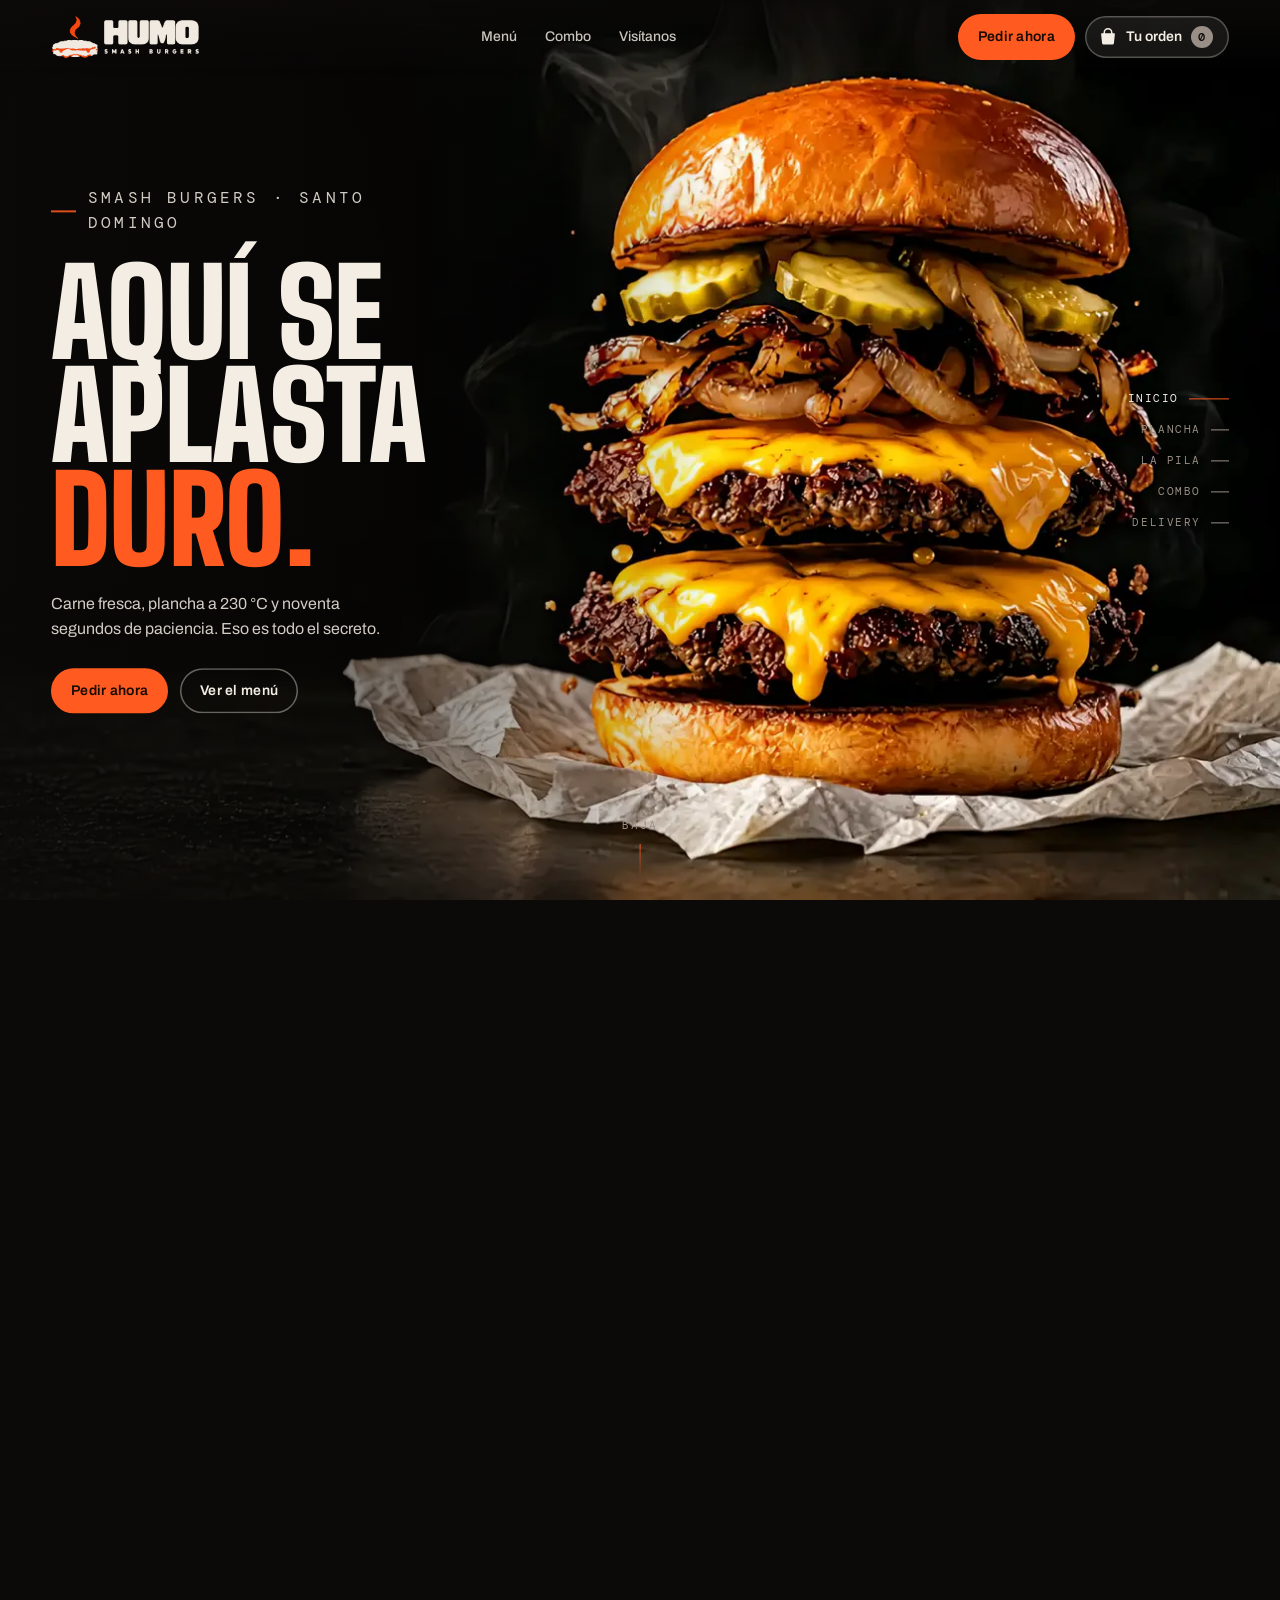
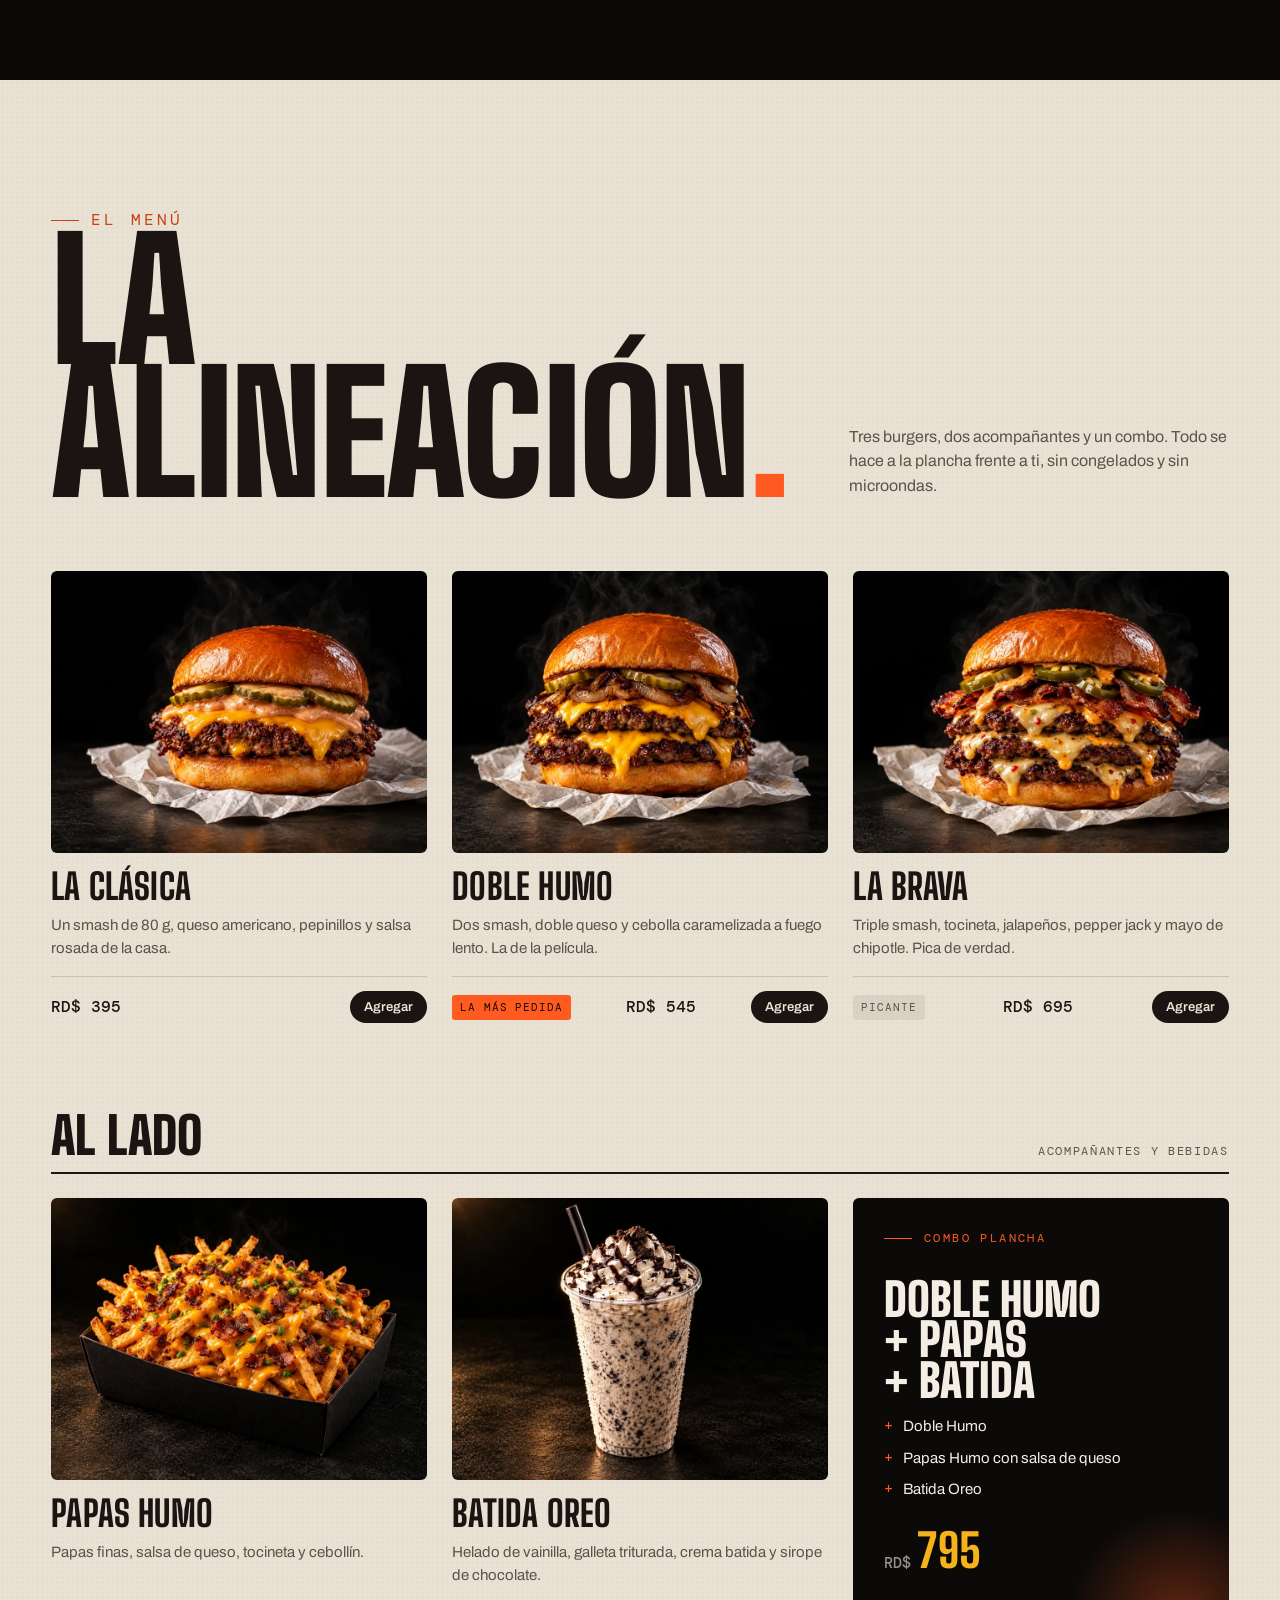
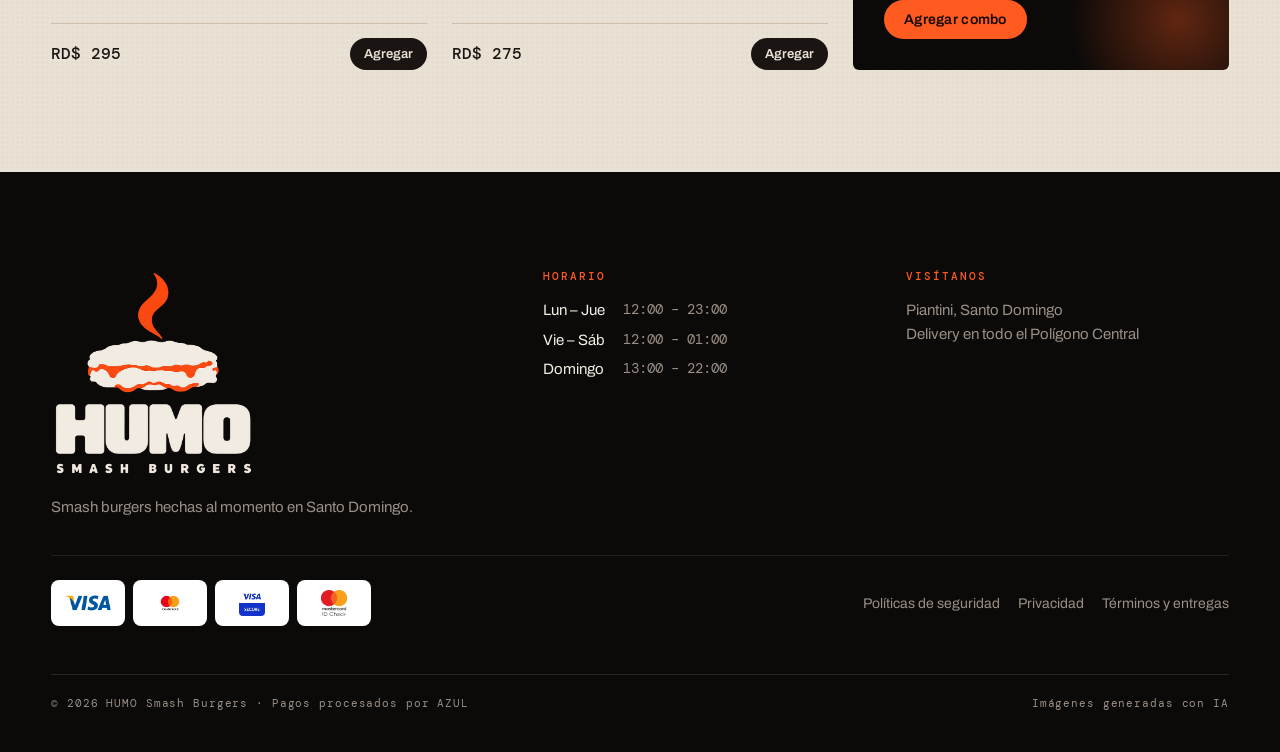
==== commit 1d981561: "Aviso "✓ Producto en tu orden" debajo del botón Tu orden, sombra en la barra fija y encabezado fijo " ====
--- a/index.html
+++ b/index.html
@@ -45,7 +45,8 @@
 /* ---------- nav ---------- */
 .nav{position:fixed;inset:0 0 auto 0;z-index:30;padding:calc(env(safe-area-inset-top,0px) + 14px) var(--gutter) 14px;display:flex;align-items:center;justify-content:space-between;gap:16px;
   background:linear-gradient(to bottom,rgba(12,10,9,.85),rgba(12,10,9,0));transition:background-color .3s ease;}
-.nav.solid{background:var(--coal)}
+.nav.solid{background:var(--coal);box-shadow:0 1px 0 rgba(243,237,228,.08),0 10px 28px rgba(0,0,0,.45)}
+html{scroll-padding-top:calc(env(safe-area-inset-top,0px) + 82px)}
 .logo{display:flex;align-items:center;gap:2px;text-decoration:none;font-family:var(--f-display);font-weight:900;font-size:28px;letter-spacing:.01em;line-height:1}
 .logo .o{display:inline-grid;place-items:center;width:.86em;height:.86em;border:3px solid var(--ember);border-radius:50%;margin-left:2px}
 .logo .o svg{width:58%;height:58%;fill:var(--ember)}
@@ -150,7 +151,10 @@
 .has-bar .toast{bottom:calc(env(safe-area-inset-bottom,0px) + 84px)}
 
 /* ---------- cart ---------- */
-.nav-actions{display:flex;align-items:center;gap:10px}
+.nav-actions{display:flex;align-items:center;gap:10px;position:relative}
+.cart-pill{position:absolute;top:calc(100% + 22px);right:0;max-width:calc(100vw - 2*var(--gutter));overflow:hidden;text-overflow:ellipsis;white-space:nowrap;background:var(--coal-2);color:var(--bone);font:600 14px/1.2 var(--f-body);padding:10px 15px;border-radius:999px;box-shadow:inset 0 0 0 1px rgba(255,90,31,.55),0 10px 26px rgba(0,0,0,.45);opacity:0;transform:translateY(-4px);transition:opacity .2s ease,transform .2s ease;pointer-events:none}
+.cart-pill b{color:var(--ember);font-weight:700}
+.cart-pill.show{opacity:1;transform:none}
 .cart-btn{position:relative;display:inline-flex;align-items:center;gap:9px;border:0;cursor:pointer;font:600 14px var(--f-body);color:var(--bone);background:rgba(243,237,228,.08);box-shadow:inset 0 0 0 1.5px rgba(243,237,228,.28);padding:10px 16px 10px 14px;border-radius:999px;transition:background .2s,box-shadow .2s}
 .cart-btn:hover{background:rgba(243,237,228,.14);box-shadow:inset 0 0 0 1.5px var(--bone)}
 .cart-btn svg{width:18px;height:18px;fill:currentColor}
@@ -300,6 +304,7 @@
   .hint i{animation:none}
   .item img,.btn,.cart,.backdrop{transition:none}
   .line,.stamp,.cart-bar,.badge.bump{animation:none}
+  .cart-pill{transform:none;transition:opacity .2s ease}
 }
 </style>
 <link rel="icon" type="image/png" sizes="64x64" href="img/favicon-64.png">
@@ -328,6 +333,7 @@
       <span class="cart-label">Tu orden</span>
       <span class="badge" id="cart-count">0</span>
     </button>
+    <span class="cart-pill" id="cart-pill" role="status" aria-live="polite"></span>
     <button class="menu-btn" type="button" id="menu-btn" aria-label="Abrir menú" aria-expanded="false" aria-controls="mnav">
       <svg id="menu-ico" viewBox="0 0 24 24" fill="none" stroke="currentColor" stroke-width="2" stroke-linecap="round" aria-hidden="true"><path d="M4 7h16M4 12h16M4 17h16"/></svg>
     </button>
@@ -709,8 +715,10 @@
     save(); render();
     if(window.pzTrack)pzTrack('carrito',{producto:MENU[id].name,total:MENU[id].price*qty});
     el.count.classList.remove('bump'); void el.count.offsetWidth; el.count.classList.add('bump');
-    toast(`${MENU[id].name} agregada a tu orden`);
-  }
+    cartPill(MENU[id].name);
+  }
+  // confirmation right under the cart button, which stays on screen in the fixed header
+  let pt;function cartPill(name){const p=document.getElementById('cart-pill');p.innerHTML='<b>✓</b> ';p.append(`${name} en tu orden`);p.classList.add('show');clearTimeout(pt);pt=setTimeout(()=>p.classList.remove('show'),2000);}
   function setQty(id,q){
     const l=cart.find(x=>x.id===id); if(!l)return;
     l.qty=Math.max(0,Math.min(20,q)); if(!l.qty)cart=cart.filter(x=>x!==l);
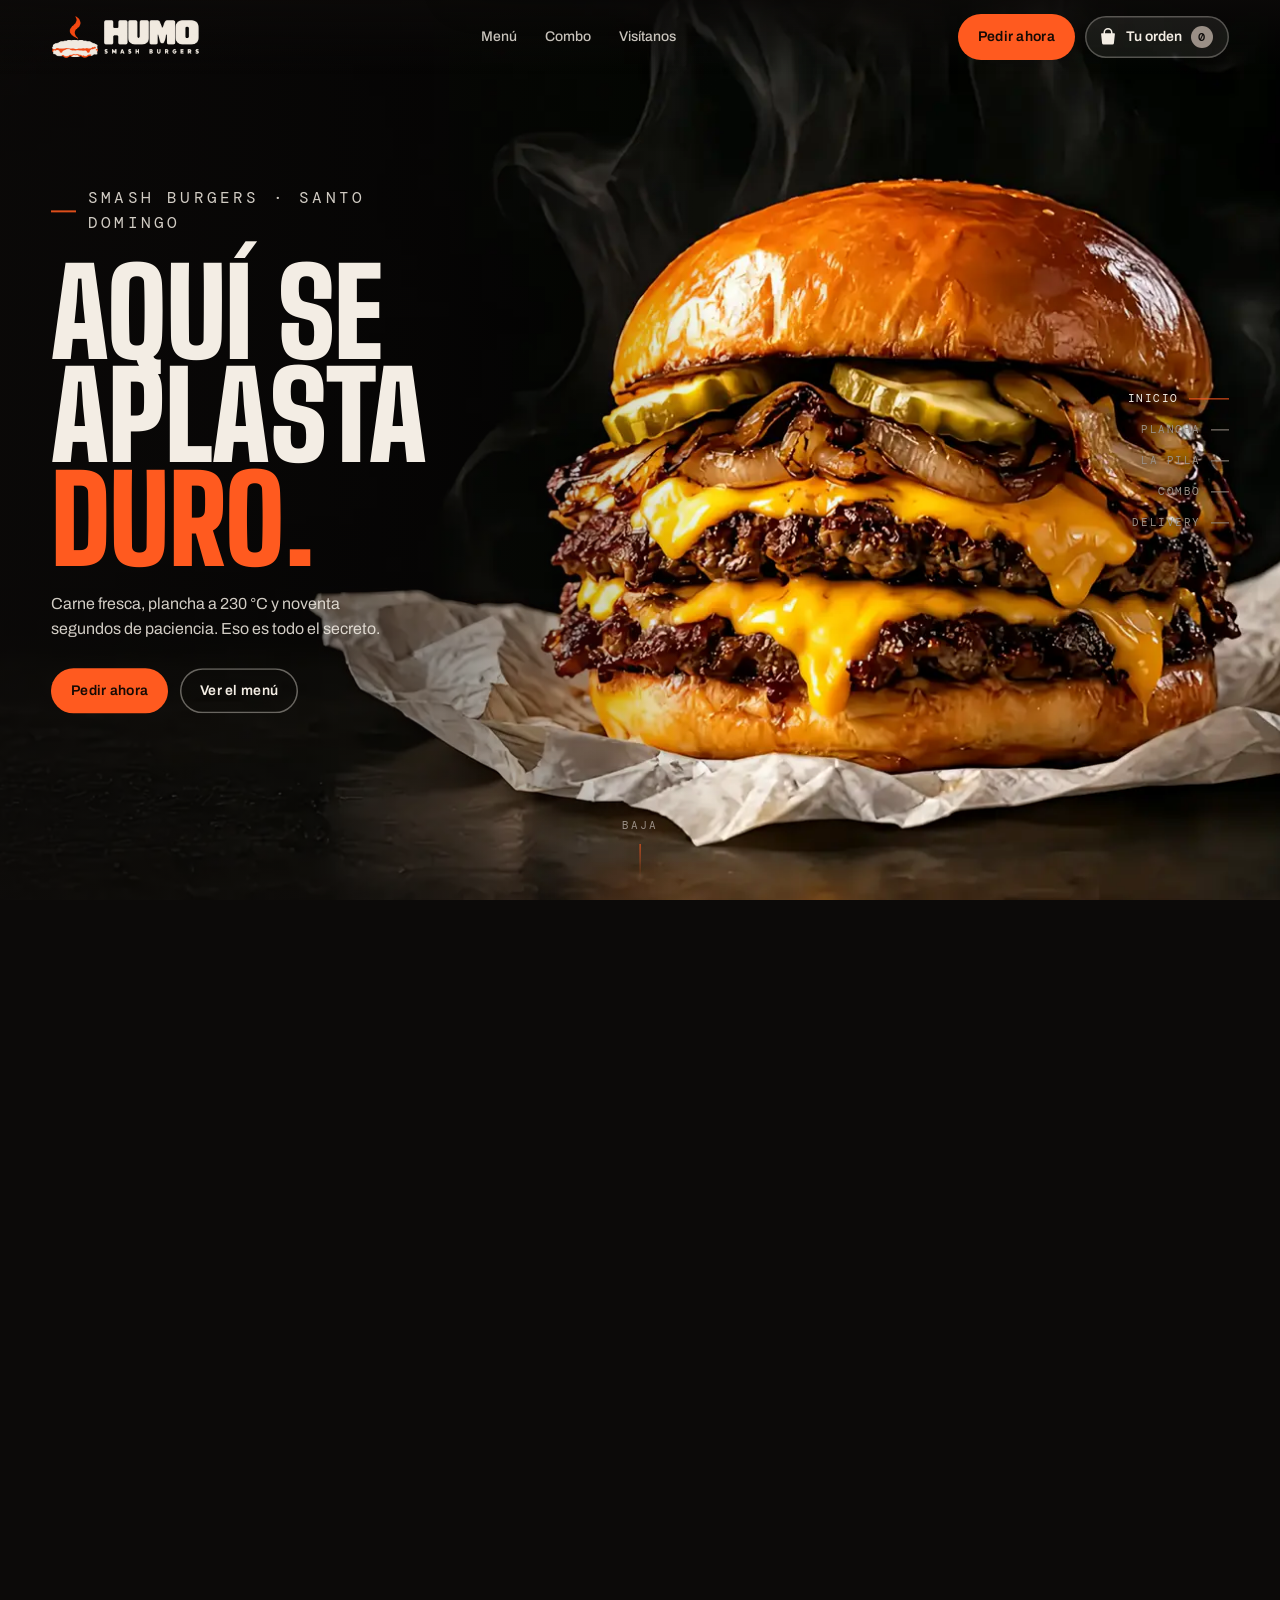
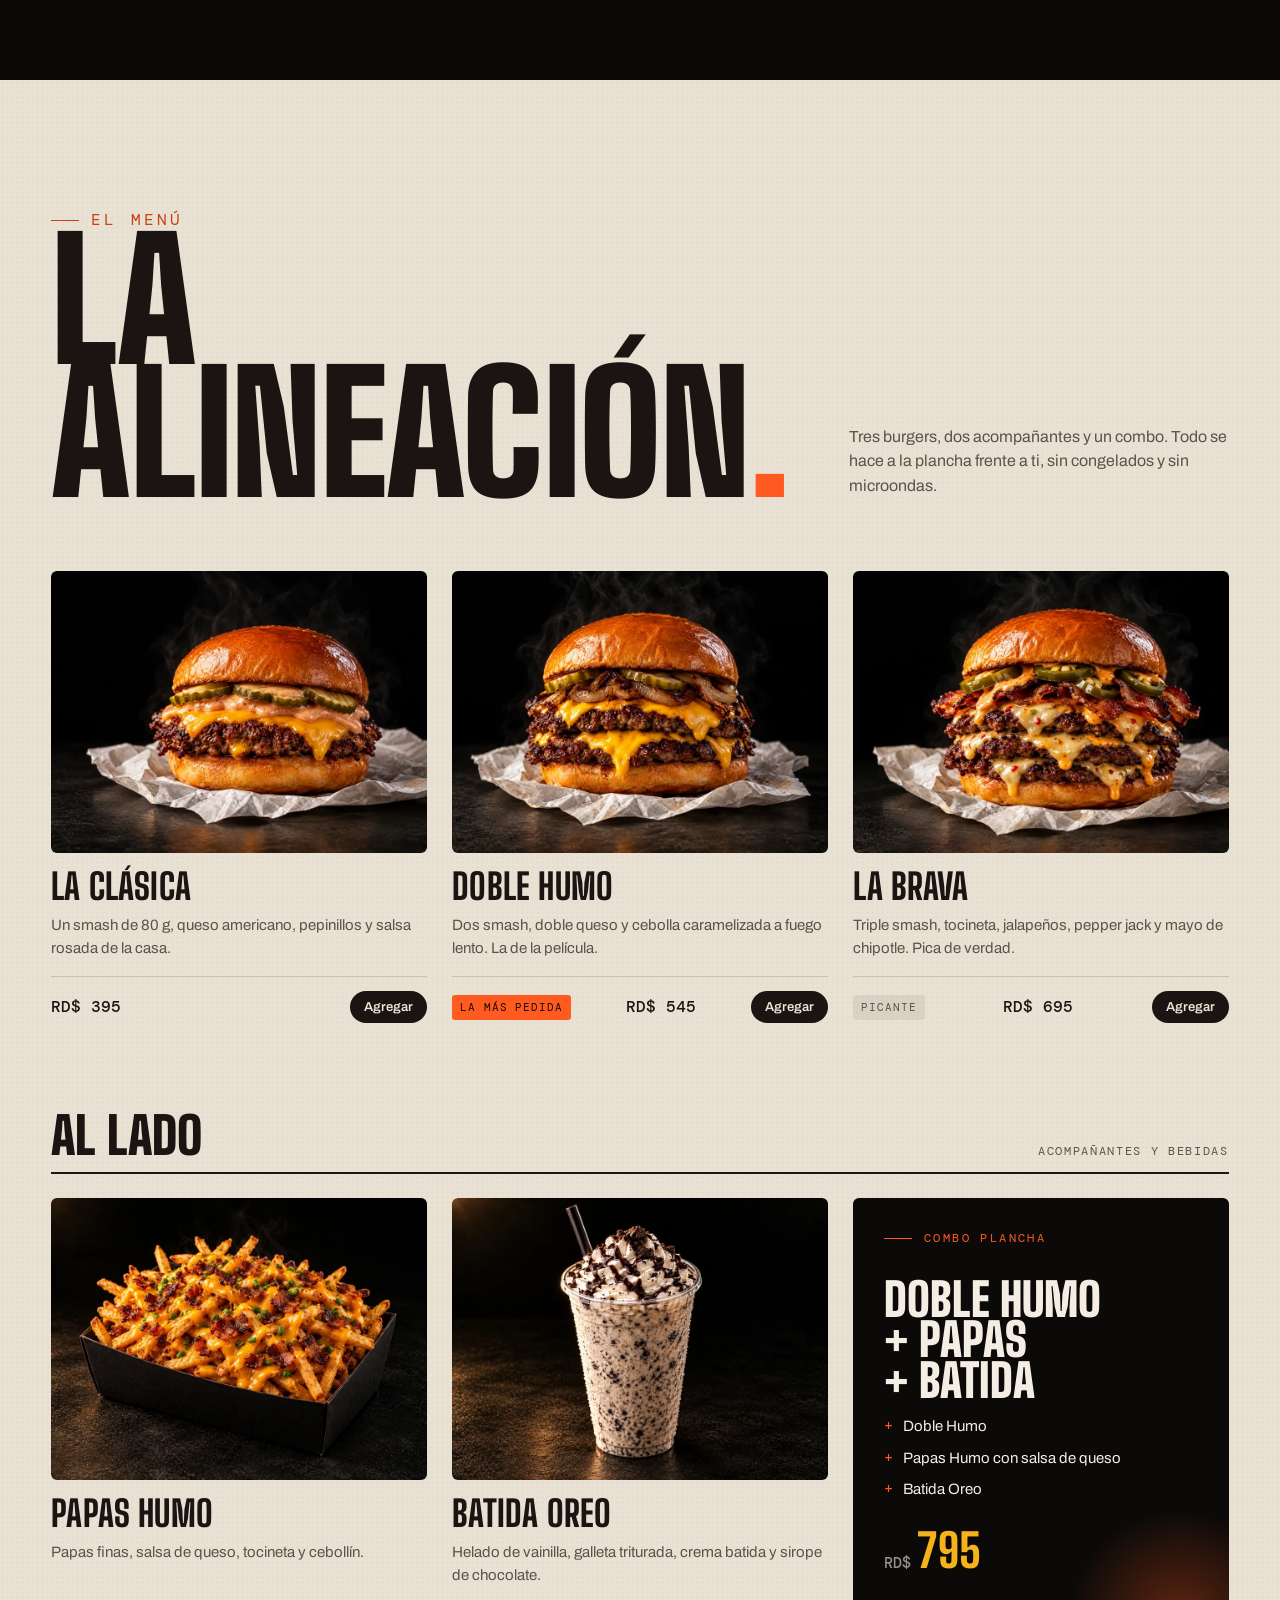
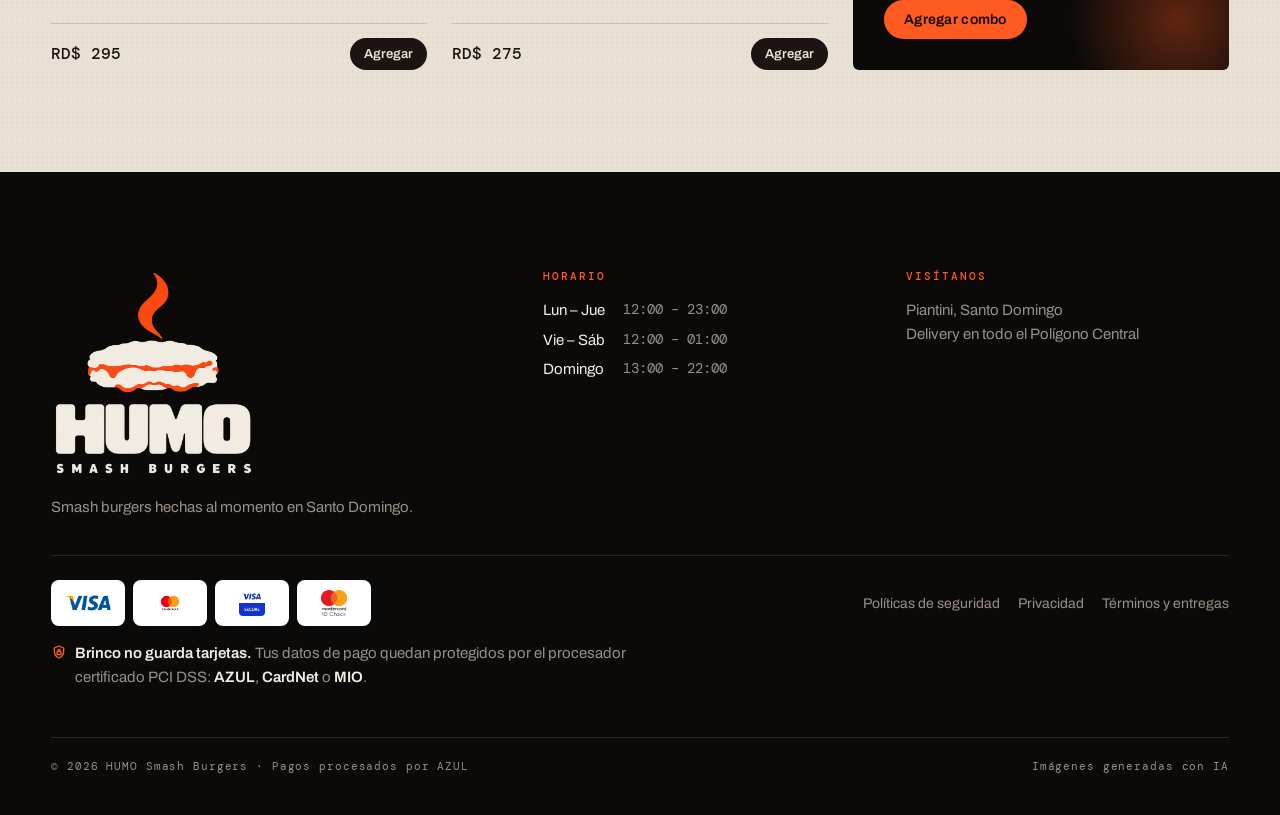
==== commit dcf475bb: "Aviso de confianza: Brinco no guarda tarjetas, las protege el procesador (AZUL, CardNet o MIO) en ca" ====
--- a/index.html
+++ b/index.html
@@ -269,6 +269,9 @@
 .payrow nav{display:flex;flex-wrap:wrap;gap:6px 18px;font-size:14px}
 .payrow nav a{color:var(--ash);text-decoration:none}
 .payrow nav a:hover{color:var(--bone)}
+.fvault{flex:1 1 100%;display:flex;align-items:flex-start;gap:8px;margin:0;max-width:620px;font-size:13px;line-height:1.55;color:var(--ash)}
+.fvault svg{flex:none;margin-top:2px;color:var(--ember)}
+.fvault b{color:var(--bone);font-weight:600}
 
 /* ---------- responsive ---------- */
 @media (max-width:900px){
@@ -481,6 +484,7 @@
   <div class="wrap payrow">
     <div class="badges" aria-label="Pagos seguros"><span><img src="/img/pagos/visa.webp" alt="Visa"></span><span><img src="/img/pagos/mastercard.webp" alt="Mastercard"></span><span><img src="/img/pagos/visa-secure.webp" alt="Visa Secure"></span><span><img src="/img/pagos/mastercard-id-check.webp" alt="Mastercard ID Check"></span></div>
     <nav aria-label="Legal"><a href="/seguridad/">Políticas de seguridad</a><a href="/privacidad/">Privacidad</a><a href="/terminos/">Términos y entregas</a></nav>
+    <p class="fvault"><svg width="16" height="16" viewBox="0 0 24 24" fill="none" stroke="currentColor" stroke-width="2" stroke-linecap="round" stroke-linejoin="round" aria-hidden="true"><path d="M12 3l7 3v5c0 4.6-3 8.4-7 10-4-1.6-7-5.4-7-10V6z"/><rect x="9" y="11" width="6" height="5" rx="1"/><path d="M10.5 11V9.6a1.5 1.5 0 0 1 3 0V11"/></svg><span><b>Brinco no guarda tarjetas.</b> Tus datos de pago quedan protegidos por el procesador certificado PCI DSS: <b>AZUL</b>, <b>CardNet</b> o <b>MIO</b>.</span></p>
   </div>
   <div class="fine"><span>© 2026 HUMO Smash Burgers · Pagos procesados por AZUL</span><span>Imágenes generadas con IA</span></div>
 </footer>
--- a/checkout.css
+++ b/checkout.css
@@ -145,3 +145,16 @@
 .pk-btn{flex:none;min-height:44px;padding:0 16px;border:0;border-radius:999px;background:#1F4FFF;color:#fff;font:600 14px Archivo,sans-serif;cursor:pointer}
 .pk-msg{margin:0;font-size:13px;color:#C62828;text-align:center}
 .pay svg{flex:none}
+
+/* Aviso: Brinco no guarda tarjetas */
+.vault{display:flex;gap:12px;align-items:flex-start;padding:14px;border-radius:14px;background:linear-gradient(135deg,#F5F8FF,#EEF3FF);border:1px solid #DCE4FF;text-align:left}
+.vault-ic{width:36px;height:36px;border-radius:10px;background:#fff;color:#1F4FFF;display:grid;place-items:center;flex:none;box-shadow:0 4px 12px -6px rgba(31,79,255,.5)}
+.vault-tx{display:flex;flex-direction:column;gap:4px;min-width:0}
+.vault-tx b{font-size:14px;color:#13235E}
+.vault-tx>span{font-size:12.5px;line-height:1.5;color:#4A5578}
+.vault-procs{display:inline-flex;flex-wrap:wrap;gap:6px;margin-top:4px}
+.vault-procs i{font-style:normal;font:600 10.5px Archivo,system-ui,sans-serif;letter-spacing:.08em;text-transform:uppercase;color:#13235E;background:#fff;border:1px solid #DCE4FF;border-radius:999px;padding:3px 9px}
+.vault-line{display:flex;align-items:flex-start;justify-content:center;gap:7px;margin:-6px auto 0;max-width:340px;font-size:12.5px;line-height:1.45;color:#4A5578;text-align:left;text-wrap:balance}
+.vault-line svg{color:#1F4FFF;flex:none;margin-top:-1px}
+.vault-line b{color:#13235E}
+.co-sec .vault-line{margin:2px 0 0;justify-content:flex-start;max-width:none}
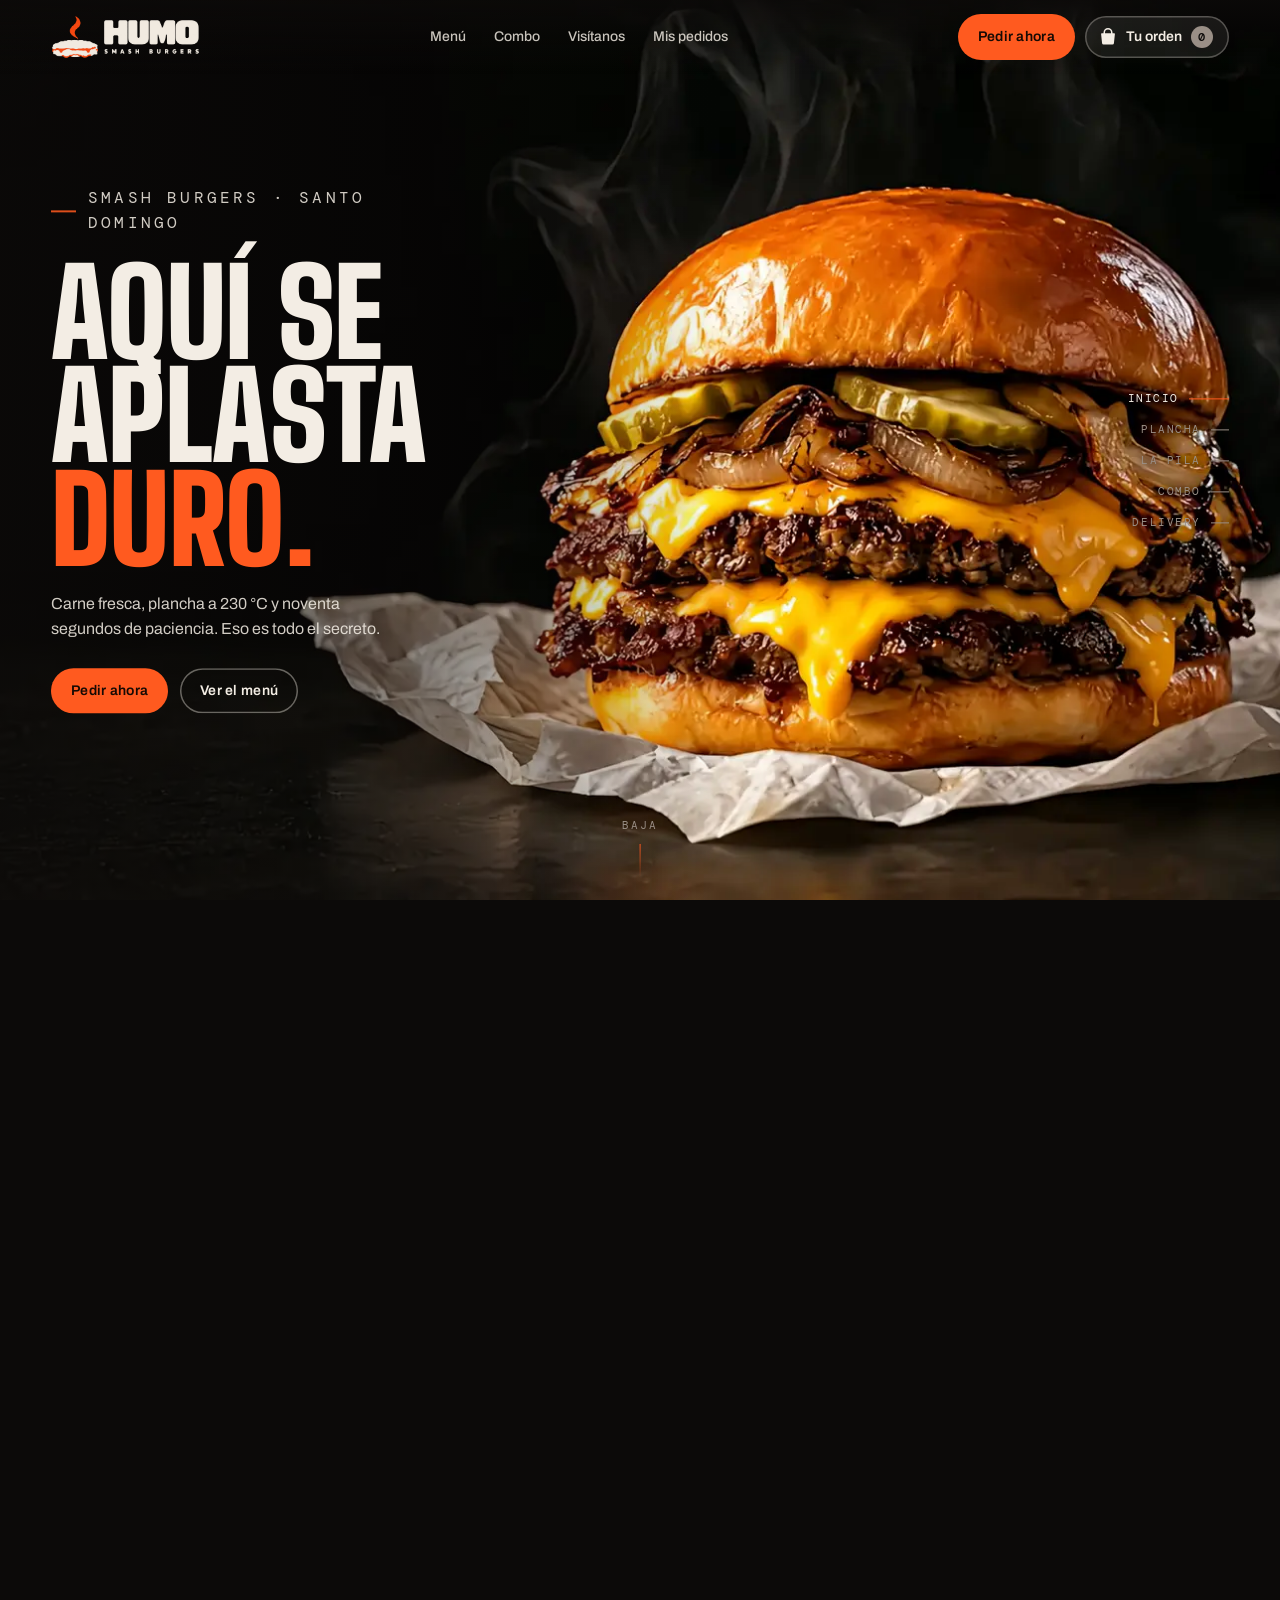
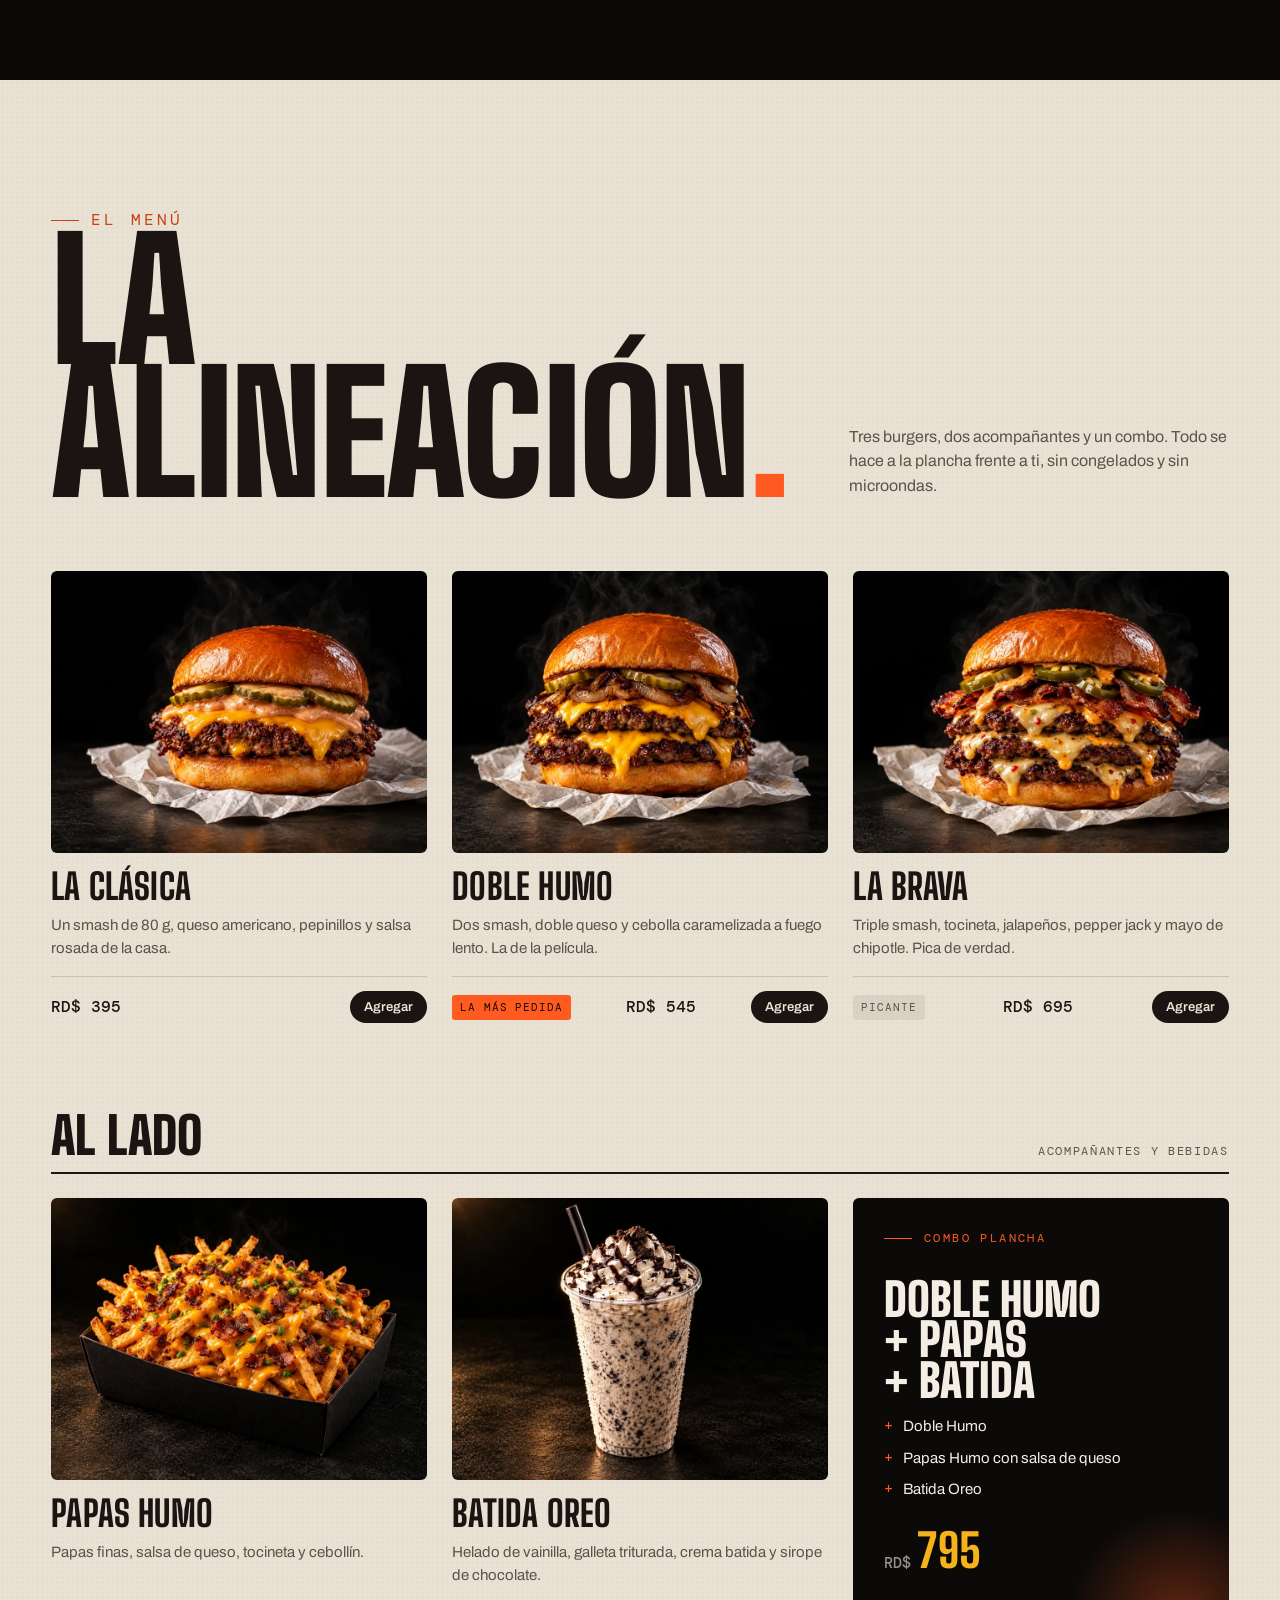
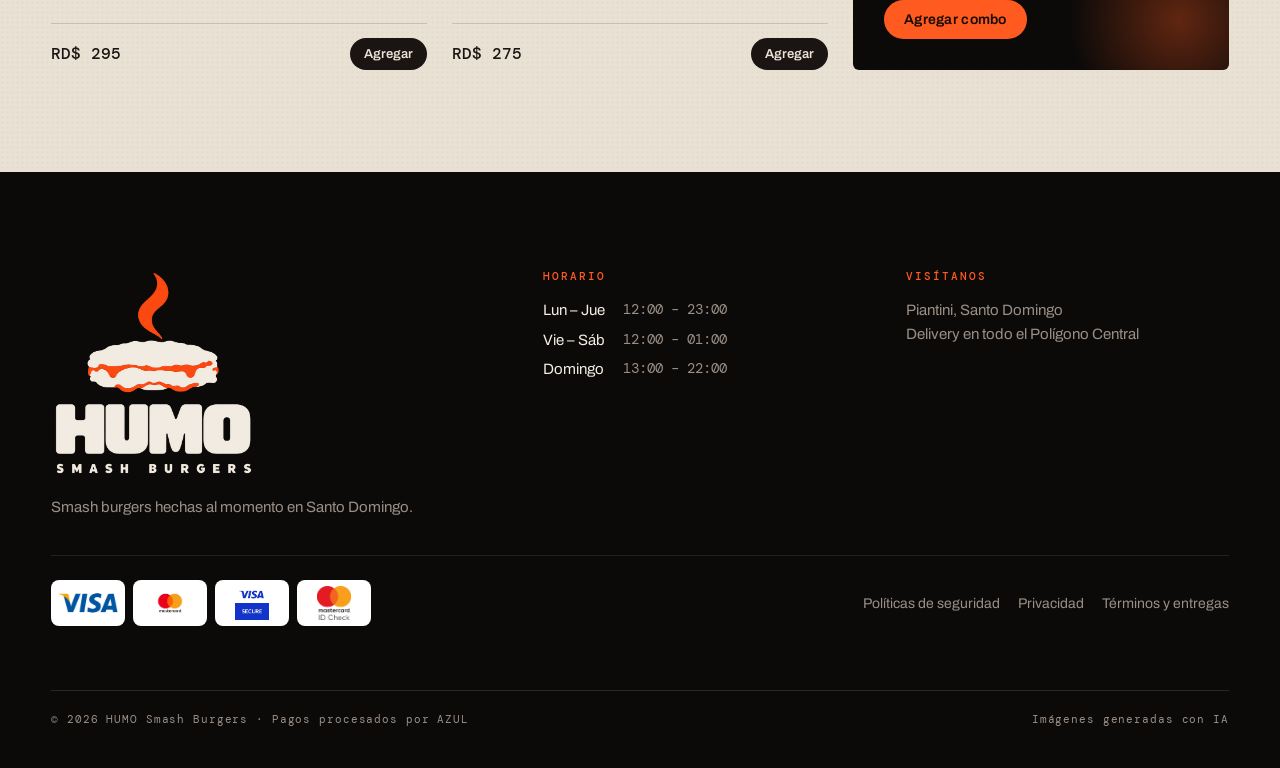
==== commit fef437df: "HUMO usa Brinco Kit v1: caja AZUL + Pagar con Brinco, seguimiento de pedidos, panel, links y páginas" ====
--- a/index.html
+++ b/index.html
@@ -146,9 +146,6 @@
 .big-logo span{color:var(--ember)}
 .fine{max-width:1240px;margin:48px auto 0;padding-top:20px;border-top:1px solid rgba(243,237,228,.12);font-family:var(--f-mono);font-size:11px;letter-spacing:.08em;color:var(--ash);display:flex;justify-content:space-between;gap:16px;flex-wrap:wrap}
 
-.toast{position:fixed;left:50%;bottom:calc(env(safe-area-inset-bottom,0px) + 24px);transform:translate(-50%,20px);background:var(--bone);color:var(--ink);font:600 14px var(--f-body);padding:12px 18px;border-radius:999px;opacity:0;transition:opacity .25s,transform .25s;z-index:40;pointer-events:none}
-.toast.show{opacity:1;transform:translate(-50%,0)}
-.has-bar .toast{bottom:calc(env(safe-area-inset-bottom,0px) + 84px)}
 
 /* ---------- cart ---------- */
 .nav-actions{display:flex;align-items:center;gap:10px;position:relative}
@@ -213,36 +210,7 @@
 .btn.wide{flex:1;justify-content:center;padding:15px 20px;font-size:15px}
 .btn[disabled]{opacity:.4;cursor:not-allowed;transform:none}
 
-.cart .seg{border:0;padding:0;margin:18px 0 6px;display:grid;grid-template-columns:repeat(auto-fit,minmax(0,1fr));gap:8px}
-.cart .seg legend{font:500 11px var(--f-mono);letter-spacing:.16em;text-transform:uppercase;color:var(--ash);margin-bottom:10px;padding:0}
-.cart .seg label{position:relative;cursor:pointer}
-.cart .seg input{position:absolute;opacity:0;pointer-events:none}
-.cart .seg span{display:flex;flex-direction:column;gap:2px;padding:12px 14px;border-radius:8px;font-weight:600;font-size:14px;box-shadow:inset 0 0 0 1.5px rgba(243,237,228,.18);transition:box-shadow .2s,background .2s}
-.cart .seg small{font:400 11px var(--f-mono);color:var(--ash);letter-spacing:.04em}
-.cart .seg input:checked+span{box-shadow:inset 0 0 0 2px var(--ember);background:rgba(255,90,31,.08)}
-.cart .seg input:focus-visible+span{outline:2px solid var(--ember);outline-offset:2px}
-.cart .pay span{align-items:center;text-align:center;padding:11px 8px}
-.cart .field{margin-top:16px;display:grid;gap:6px}
-.cart .field label{font:500 11px var(--f-mono);letter-spacing:.16em;text-transform:uppercase;color:var(--ash)}
-.cart .field label small{letter-spacing:.04em;text-transform:none}
-.cart .field input{width:100%;font:16px var(--f-body);color:var(--bone);background:var(--coal);border:0;border-radius:8px;padding:13px 14px;box-shadow:inset 0 0 0 1.5px rgba(243,237,228,.14);transition:box-shadow .2s}
-.cart .field input::placeholder{color:#6f655d}
-.cart .field input:focus{outline:none;box-shadow:inset 0 0 0 2px var(--ember)}
-.cart .field .err{display:none;margin:0;font-size:13px;color:#ff8a5c}
-.cart .field.bad .err{display:block}
-.cart .field.bad input{box-shadow:inset 0 0 0 2px #ff8a5c}
-
-.cart .done{display:flex;flex-direction:column;align-items:flex-start;padding-top:28px}
-.stamp{width:64px;height:64px;border-radius:50%;background:var(--ember);display:grid;place-items:center;animation:pop .5s cubic-bezier(.3,1.6,.5,1)}
-.stamp svg{width:34px;height:34px;fill:#160a04}
-@keyframes pop{from{transform:scale(.3);opacity:0}to{transform:none;opacity:1}}
-.cart .done h3{font-family:var(--f-display);font-weight:900;text-transform:uppercase;font-size:46px;line-height:.9;margin:20px 0 8px}
-.order-no{margin:0 0 20px;font-family:var(--f-mono);font-size:14px;color:var(--ash)}
-.order-no b{color:var(--bone);font-weight:500}
-.cart .receipt{width:100%;display:grid;grid-template-columns:auto 1fr;gap:8px 18px;margin:0 0 22px;padding:16px 0;border-block:1px dashed rgba(243,237,228,.18);font-size:14px}
-.cart .receipt dt{color:var(--ash);font:400 12px var(--f-mono);letter-spacing:.06em;text-transform:uppercase;padding-top:2px}
-.cart .receipt dd{margin:0;min-width:0}
-.demo-note{margin:0;font-size:13px;color:var(--ash)}
+.cart-note{margin:0 0 14px;font:400 12px var(--f-mono);letter-spacing:.04em;color:var(--ash)}
 
 .cart-bar{position:fixed;z-index:35;left:var(--gutter);right:var(--gutter);bottom:calc(env(safe-area-inset-bottom,0px) + 14px);display:flex;align-items:center;gap:12px;border:0;cursor:pointer;
   padding:14px 18px;border-radius:14px;background:var(--ember);color:#160a04;font:500 14px var(--f-body);box-shadow:0 14px 40px rgba(0,0,0,.35);animation:barin .35s ease}
@@ -250,6 +218,9 @@
 .cart-bar .bar-total{margin-left:auto;font:500 14px var(--f-mono)}
 .cart-bar .bar-cta{font-weight:700}
 html.locked,html.locked body{overflow:hidden}
+/* pedido activo (Brinco Kit): no tapar el carrito abierto ni la barra del celular */
+html.locked .bk-pill{visibility:hidden}
+.has-bar .bk-pill{bottom:calc(env(safe-area-inset-bottom,0px) + 84px)}
 
 .logo img{display:block;height:44px;width:auto}
 .foot-logo{display:block;width:clamp(150px,16vw,210px);height:auto;margin:0 0 18px}
@@ -265,7 +236,7 @@
 .foot .payrow{display:flex;flex-wrap:wrap;align-items:center;justify-content:space-between;gap:16px 24px;margin-top:36px;padding-top:24px;border-top:1px solid rgba(243,237,228,.1)}
 .foot .payrow .badges{display:flex;gap:8px;flex-wrap:wrap}
 .payrow .badges span{width:74px;height:46px;border-radius:8px;background:#fff;display:grid;place-items:center;padding:6px}
-.payrow .badges img{max-width:100%;max-height:100%;object-fit:contain}
+.payrow .badges img{max-width:100%;max-height:34px;object-fit:contain}
 .payrow nav{display:flex;flex-wrap:wrap;gap:6px 18px;font-size:14px}
 .payrow nav a{color:var(--ash);text-decoration:none}
 .payrow nav a:hover{color:var(--bone)}
@@ -306,16 +277,15 @@
 @media (prefers-reduced-motion:reduce){
   .hint i{animation:none}
   .item img,.btn,.cart,.backdrop{transition:none}
-  .line,.stamp,.cart-bar,.badge.bump{animation:none}
+  .line,.cart-bar,.badge.bump{animation:none}
   .cart-pill{transform:none;transition:opacity .2s ease}
 }
 </style>
 <link rel="icon" type="image/png" sizes="64x64" href="img/favicon-64.png">
 <link rel="apple-touch-icon" href="img/apple-touch-icon.png">
 <link rel="stylesheet" href="https://fonts.googleapis.com/css2?family=Big+Shoulders+Display:wght@800;900&family=Archivo:wght@400;500;600;700&display=swap">
-<link rel="stylesheet" href="/checkout.css">
-<script>window.HUMO_CFG={ship:120,freeFrom:1500,tax:.18,eta:'25–35 min',pickupEta:'15 min · Piantini',logo:'/img/humo-horizontal.png'};</script>
-<script src="/track.js"></script>
+<link rel="stylesheet" href="https://piezza.sandscap.com.do/brinco/v1/kit.css">
+<script src="https://piezza.sandscap.com.do/brinco/v1/kit.js" defer></script>
 </head>
 <body>
 
@@ -328,6 +298,7 @@
     <li><a href="#menu">Menú</a></li>
     <li><a href="#combo">Combo</a></li>
     <li><a href="#visitanos">Visítanos</a></li>
+    <li><a data-brinco="mis-pedidos" href="/pedido/">Mis pedidos</a></li>
   </ul>
   <div class="nav-actions">
     <a class="btn nav-order" href="#menu">Pedir ahora</a>
@@ -346,6 +317,7 @@
   <a href="#menu">Menú</a>
   <a href="#combo">Combo</a>
   <a href="#visitanos">Visítanos</a>
+  <a data-brinco="mis-pedidos" href="/pedido/">Mis pedidos</a>
   <a class="mnav-cta" href="#menu">Pedir ahora</a>
 </nav>
 
@@ -484,12 +456,10 @@
   <div class="wrap payrow">
     <div class="badges" aria-label="Pagos seguros"><span><img src="/img/pagos/visa.webp" alt="Visa"></span><span><img src="/img/pagos/mastercard.webp" alt="Mastercard"></span><span><img src="/img/pagos/visa-secure.webp" alt="Visa Secure"></span><span><img src="/img/pagos/mastercard-id-check.webp" alt="Mastercard ID Check"></span></div>
     <nav aria-label="Legal"><a href="/seguridad/">Políticas de seguridad</a><a href="/privacidad/">Privacidad</a><a href="/terminos/">Términos y entregas</a></nav>
-    <p class="fvault"><svg width="16" height="16" viewBox="0 0 24 24" fill="none" stroke="currentColor" stroke-width="2" stroke-linecap="round" stroke-linejoin="round" aria-hidden="true"><path d="M12 3l7 3v5c0 4.6-3 8.4-7 10-4-1.6-7-5.4-7-10V6z"/><rect x="9" y="11" width="6" height="5" rx="1"/><path d="M10.5 11V9.6a1.5 1.5 0 0 1 3 0V11"/></svg><span><b>Brinco no guarda tarjetas.</b> Tus datos de pago quedan protegidos por el procesador certificado PCI DSS: <b>AZUL</b>, <b>CardNet</b> o <b>MIO</b>.</span></p>
+    <p class="fvault" data-brinco="vault-footer"></p>
   </div>
   <div class="fine"><span>© 2026 HUMO Smash Burgers · Pagos procesados por AZUL</span><span>Imágenes generadas con IA</span></div>
 </footer>
-
-<div class="toast" id="toast" role="status" aria-live="polite"></div>
 
 <button class="cart-bar" type="button" id="cart-bar" hidden>
   <span><b id="bar-count">0</b> en tu orden</span>
@@ -501,7 +471,7 @@
 <aside class="cart" id="cart" role="dialog" aria-modal="true" aria-labelledby="cart-title" aria-hidden="true">
   <header class="cart-head">
     <div>
-      <p class="eyebrow" id="cart-step-label">Paso 1 de 2</p>
+      <p class="eyebrow">Smash burgers</p>
       <h2 id="cart-title">Tu orden</h2>
     </div>
     <button class="icon-btn" type="button" id="cart-close" aria-label="Cerrar tu orden">
@@ -521,58 +491,13 @@
     <div class="upsell" id="upsell" hidden></div>
   </section>
 
-  <!-- step 2: checkout -->
-  <form class="cart-view" id="view-checkout" hidden novalidate>
-    <fieldset class="seg">
-      <legend>¿Cómo la quieres?</legend>
-      <label><input type="radio" name="mode" id="mode-delivery" value="delivery" checked><span>Delivery<small>25–35 min</small></span></label>
-      <label><input type="radio" name="mode" id="mode-pickup" value="pickup"><span>Recoger<small>15 min · Piantini</small></span></label>
-    </fieldset>
-    <div class="field">
-      <label for="f-name">Nombre</label>
-      <input id="f-name" name="name" autocomplete="name" required placeholder="Ej. María Pérez">
-      <p class="err" id="e-name">Escribe tu nombre para saber a quién entregarle.</p>
-    </div>
-    <div class="field">
-      <label for="f-phone">Teléfono</label>
-      <input id="f-phone" name="phone" type="tel" inputmode="tel" autocomplete="tel" required placeholder="809-555-0123">
-      <p class="err" id="e-phone">Usa un número de 10 dígitos que empiece con 809, 829 u 849.</p>
-    </div>
-    <div class="field" id="addr-field">
-      <label for="f-addr">Dirección</label>
-      <input id="f-addr" name="addr" autocomplete="street-address" placeholder="Calle, número, sector">
-      <p class="err" id="e-addr">Necesitamos la dirección para el delivery.</p>
-    </div>
-    <fieldset class="seg pay">
-      <legend>Pago</legend>
-      <label><input type="radio" name="pay" id="pay-cash" value="Efectivo" checked><span>Efectivo</span></label>
-      <label><input type="radio" name="pay" id="pay-card" value="Tarjeta"><span>Tarjeta</span></label>
-      <label><input type="radio" name="pay" id="pay-transfer" value="Transferencia"><span>Transferencia</span></label>
-    </fieldset>
-    <div class="field">
-      <label for="f-note">Nota para la cocina <small>(opcional)</small></label>
-      <input id="f-note" name="note" placeholder="Sin pepinillos, cebolla aparte…">
-    </div>
-  </form>
-
-  <!-- step 3: confirmation -->
-  <section class="cart-view done" id="view-done" hidden>
-    <div class="stamp" aria-hidden="true"><svg viewBox="0 0 24 24"><path d="M9.5 16.2 5.3 12l-1.4 1.4 5.6 5.6L20.1 8.4 18.7 7z"/></svg></div>
-    <h3>¡Orden en la plancha!</h3>
-    <p class="order-no">Orden <b id="d-no">HM-0000</b></p>
-    <dl class="receipt" id="d-receipt"></dl>
-  </section>
-
   <footer class="cart-foot" id="cart-foot">
     <dl class="totals">
-      <dt>Subtotal</dt><dd id="t-sub">RD$ 0</dd>
-      <dt>ITBIS 18&nbsp;%</dt><dd id="t-tax">RD$ 0</dd>
-      <dt id="t-del-label">Delivery</dt><dd id="t-del">RD$ 0</dd>
-      <dt class="grand">Total</dt><dd class="grand" id="t-total">RD$ 0</dd>
+      <dt class="grand">Subtotal</dt><dd class="grand" id="t-total">RD$ 0</dd>
     </dl>
+    <p class="cart-note">ITBIS incluido · envío o recogida al pagar</p>
     <div class="cart-actions">
-      <button class="btn ghost" type="button" id="cart-back" hidden>← Volver</button>
-      <button class="btn wide" type="button" id="cart-next">Continuar</button>
+      <button class="btn wide" type="button" id="cart-next">Pagar</button>
     </div>
   </footer>
 </aside>
@@ -691,7 +616,7 @@
     batida:{name:'Batida Oreo',price:275,img:'img/batida.webp',kind:'drink'},
     combo:{name:'Combo Plancha',price:795,img:'frames/f_0121.webp',kind:'combo'}
   };
-  const TAX=.18, DELIVERY=120, FREE_FROM=1500, KEY='humo-cart-v1';
+  const KEY='humo-cart-v1';
   const $=id=>document.getElementById(id);
   const money=n=>'RD$ '+Math.round(n).toLocaleString('en-US');
 
@@ -700,24 +625,19 @@
   const save=()=>{try{localStorage.setItem(KEY,JSON.stringify(cart));}catch(e){}};
 
   const el={cart:$('cart'),backdrop:$('backdrop'),open:$('cart-open'),close:$('cart-close'),count:$('cart-count'),
-    lines:$('lines'),empty:$('cart-empty'),upsell:$('upsell'),next:$('cart-next'),back:$('cart-back'),
-    vCart:$('view-cart'),vCheck:$('view-checkout'),vDone:$('view-done'),foot:$('cart-foot'),
-    step:$('cart-step-label'),title:$('cart-title'),bar:$('cart-bar'),barCount:$('bar-count'),barTotal:$('bar-total'),toast:$('toast')};
-
-  let step='cart', mode='delivery', lastFocus=null;
+    lines:$('lines'),empty:$('cart-empty'),upsell:$('upsell'),next:$('cart-next'),
+    bar:$('cart-bar'),barCount:$('bar-count'),barTotal:$('bar-total')};
+
+  let lastFocus=null;
 
   const count=()=>cart.reduce((a,l)=>a+l.qty,0);
-  function totals(){
-    const sub=cart.reduce((a,l)=>a+MENU[l.id].price*l.qty,0);
-    const tax=sub*TAX;
-    const del=(mode==='pickup'||sub===0)?0:(sub>=FREE_FROM?0:DELIVERY);
-    return {sub,tax,del,total:sub+tax+del};
-  }
+  const subtotal=()=>cart.reduce((a,l)=>a+MENU[l.id].price*l.qty,0);
+  const track=(n,d)=>{try{if(window.Brinco)Brinco.track(n,d);}catch(e){}};
 
   function add(id,qty=1){
     const l=cart.find(x=>x.id===id); if(l)l.qty+=qty; else cart.push({id,qty});
     save(); render();
-    if(window.pzTrack)pzTrack('carrito',{producto:MENU[id].name,total:MENU[id].price*qty});
+    track('carrito',{producto:MENU[id].name,total:MENU[id].price*qty});
     el.count.classList.remove('bump'); void el.count.offsetWidth; el.count.classList.add('bump');
     cartPill(MENU[id].name);
   }
@@ -728,8 +648,6 @@
     l.qty=Math.max(0,Math.min(20,q)); if(!l.qty)cart=cart.filter(x=>x!==l);
     save(); render();
   }
-
-  let tt;function toast(msg){el.toast.textContent=msg;el.toast.classList.add('show');clearTimeout(tt);tt=setTimeout(()=>el.toast.classList.remove('show'),1800);}
 
   function upsellPick(){
     const has=k=>cart.some(l=>l.id===k);
@@ -741,7 +659,7 @@
   }
 
   function render(){
-    const n=count(), t=totals();
+    const n=count(), sub=subtotal();
     el.count.textContent=n;
     el.open.classList.toggle('has',n>0);
     el.open.setAttribute('aria-label',`Abrir tu orden, ${n} ${n===1?'producto':'productos'}`);
@@ -763,33 +681,14 @@
       </li>`;}).join('');
 
     const u=upsellPick();
-    el.upsell.hidden=!u||step!=='cart';
+    el.upsell.hidden=!u;
     if(u){const m=MENU[u];el.upsell.innerHTML=`<img src="${m.img}" alt=""><p><b>¿Le metemos ${u==='papas'?'unas papas':'una batida'}?</b>${m.name} por ${money(m.price)}</p><button type="button" data-up="${u}">Agregar</button>`;}
 
-    $('t-sub').textContent=money(t.sub);
-    $('t-tax').textContent=money(t.tax);
-    $('t-del-label').textContent=mode==='pickup'?'Recoger en tienda':'Delivery';
-    $('t-del').textContent=mode==='pickup'?'—':(t.sub>=FREE_FROM?'Gratis':money(t.del));
-    $('t-total').textContent=money(t.total);
-
-    el.barCount.textContent=n; el.barTotal.textContent=money(t.total);
+    $('t-total').textContent=money(sub);
+    el.barCount.textContent=n; el.barTotal.textContent=money(sub);
     bar();
 
-    if(step==='cart'){el.next.textContent=n?`Continuar · ${money(t.total)}`:'Continuar';el.next.disabled=!n;}
-    if(step==='checkout'){el.next.textContent=`Confirmar orden · ${money(t.total)}`;el.next.disabled=!n;if(!n)go('cart');}
-  }
-
-  function go(s){
-    step=s;
-    el.vCart.hidden=s!=='cart'; el.vCheck.hidden=s!=='checkout'; el.vDone.hidden=s!=='done';
-    el.back.hidden=s!=='checkout';
-    el.foot.querySelector('.totals').hidden=s==='done';
-    el.step.textContent={cart:'Paso 1 de 2',checkout:'Paso 2 de 2',done:'Confirmada'}[s];
-    el.title.textContent={cart:'Tu orden',checkout:'Tus datos',done:'Gracias'}[s];
-    if(s==='done'){el.next.textContent='Hacer otra orden';el.next.disabled=false;}
-    render();
-    const view={cart:el.vCart,checkout:el.vCheck,done:el.vDone}[s];view.scrollTop=0;
-    if(s==='checkout')setTimeout(()=>$('f-name').focus(),60);
+    el.next.textContent=n?`Pagar · ${money(sub)}`:'Pagar';el.next.disabled=!n;
   }
 
   function open(){
@@ -798,7 +697,8 @@
     el.backdrop.hidden=false;requestAnimationFrame(()=>el.backdrop.classList.add('show'));
     el.cart.classList.add('open');el.cart.setAttribute('aria-hidden','false');el.open.setAttribute('aria-expanded','true');
     document.documentElement.classList.add('locked');
-    if(step==='done')go('cart'); else render();
+    render();
+    el.lines.parentElement.scrollTop=0;
     setTimeout(()=>el.close.focus(),50); bar();
   }
   function close(){
@@ -813,34 +713,6 @@
     const show=count()>0&&!el.cart.classList.contains('open')&&window.__pastFilm&&innerWidth<=700;
     el.bar.hidden=!show;
     document.body.classList.toggle('has-bar',show);
-  }
-
-  // validation
-  function validate(){
-    const f=(id,ok)=>{$(id).closest('.field').classList.toggle('bad',!ok);return ok;};
-    const name=$('f-name').value.trim(), digits=$('f-phone').value.replace(/\D/g,''), addr=$('f-addr').value.trim();
-    const okPhone=/^1?(809|829|849)\d{7}$/.test(digits);
-    const r=[f('f-name',name.length>=2),f('f-phone',okPhone),mode==='pickup'?f('f-addr',true):f('f-addr',addr.length>=5)];
-    const firstBad=document.querySelector('#view-checkout .field.bad input');if(firstBad)firstBad.focus();
-    return r.every(Boolean);
-  }
-  ['f-name','f-phone','f-addr'].forEach(id=>$(id).addEventListener('input',e=>e.target.closest('.field').classList.remove('bad')));
-
-  function confirm(){
-    if(!validate())return;
-    const t=totals(), now=new Date(), eta=new Date(now.getTime()+(mode==='pickup'?15:30)*60000);
-    const hhmm=d=>d.toLocaleTimeString('es-DO',{hour:'numeric',minute:'2-digit'});
-    const pay=document.querySelector('input[name="pay"]:checked').value;
-    const items=cart.map(l=>`${l.qty} × ${MENU[l.id].name}`).join('<br>');
-    const esc=s=>s.replace(/[&<>"]/g,c=>({'&':'&amp;','<':'&lt;','>':'&gt;','"':'&quot;'}[c]));
-    $('d-no').textContent='HM-'+String(Math.floor(1000+Math.random()*9000));
-    $('d-receipt').innerHTML=`
-      <dt>Para</dt><dd>${esc($('f-name').value.trim())}</dd>
-      <dt>${mode==='pickup'?'Recoges':'Entrega'}</dt><dd>${mode==='pickup'?'Piantini, Santo Domingo':esc($('f-addr').value.trim())}</dd>
-      <dt>${mode==='pickup'?'Lista':'Llega'}</dt><dd>alrededor de las ${hhmm(eta)}</dd>
-      <dt>Lleva</dt><dd>${items}</dd>
-      <dt>Pago</dt><dd>${pay} · ${money(t.total)}</dd>`;
-    cart=[];save();go('done');
   }
 
   // events
@@ -859,16 +731,8 @@
     if(e.target.closest('[data-rm]'))setQty(id,0);
   });
   el.upsell.addEventListener('click',e=>{const b=e.target.closest('[data-up]');if(b)add(b.dataset.up);});
-  el.next.addEventListener('click',()=>{
-    if(step==='cart'&&count()){ if(window.PZCheckout)PZCheckout.open(); else go('checkout'); }
-    else if(step==='checkout')confirm();
-    else if(step==='done'){go('cart');close();document.getElementById('menu').scrollIntoView({behavior:'smooth'});}
-  });
-  el.back.addEventListener('click',()=>go('cart'));
-  el.vCheck.addEventListener('submit',e=>{e.preventDefault();confirm();});
-  document.querySelectorAll('input[name="mode"]').forEach(r=>r.addEventListener('change',()=>{
-    mode=r.value;$('addr-field').hidden=mode==='pickup';$('addr-field').classList.remove('bad');render();
-  }));
+  // Pagar: abre la caja de Brinco (tarjeta AZUL o Pagar con Brinco)
+  el.next.addEventListener('click',()=>{if(count()&&window.Brinco)Brinco.checkout();});
   document.addEventListener('keydown',e=>{
     if(!el.cart.classList.contains('open'))return;
     if(e.key==='Escape'){close();return;}
@@ -882,16 +746,15 @@
   document.addEventListener('filmpast',bar);
   addEventListener('resize',bar);
 
-  // Puente con la caja de pago (tarjeta AZUL / Brinco)
-  window.PZCart={
-    items:()=>cart.map(l=>({name:MENU[l.id].name,detail:'',qty:l.qty,unit:MENU[l.id].price,img:MENU[l.id].img})),
-    total:()=>totals().total,
+  // Puente con Brinco Kit
+  window.BrincoCart={
+    items:()=>cart.map(l=>({name:MENU[l.id].name,detail:'',qty:l.qty,unit:MENU[l.id].price,img:'/'+MENU[l.id].img})),
+    total:()=>subtotal(),
     clear:()=>{cart=[];save();render();},
-    close:()=>close(),
-    fmt:money
+    close:()=>close()
   };
 
-  go('cart');
+  render();
 })();
 </script>
 <script>
@@ -907,7 +770,6 @@
   addEventListener('resize',function(){if(innerWidth>900)set(false);});
 })();
 </script>
-<script src="/checkout.js"></script>
 
 </body>
 </html>
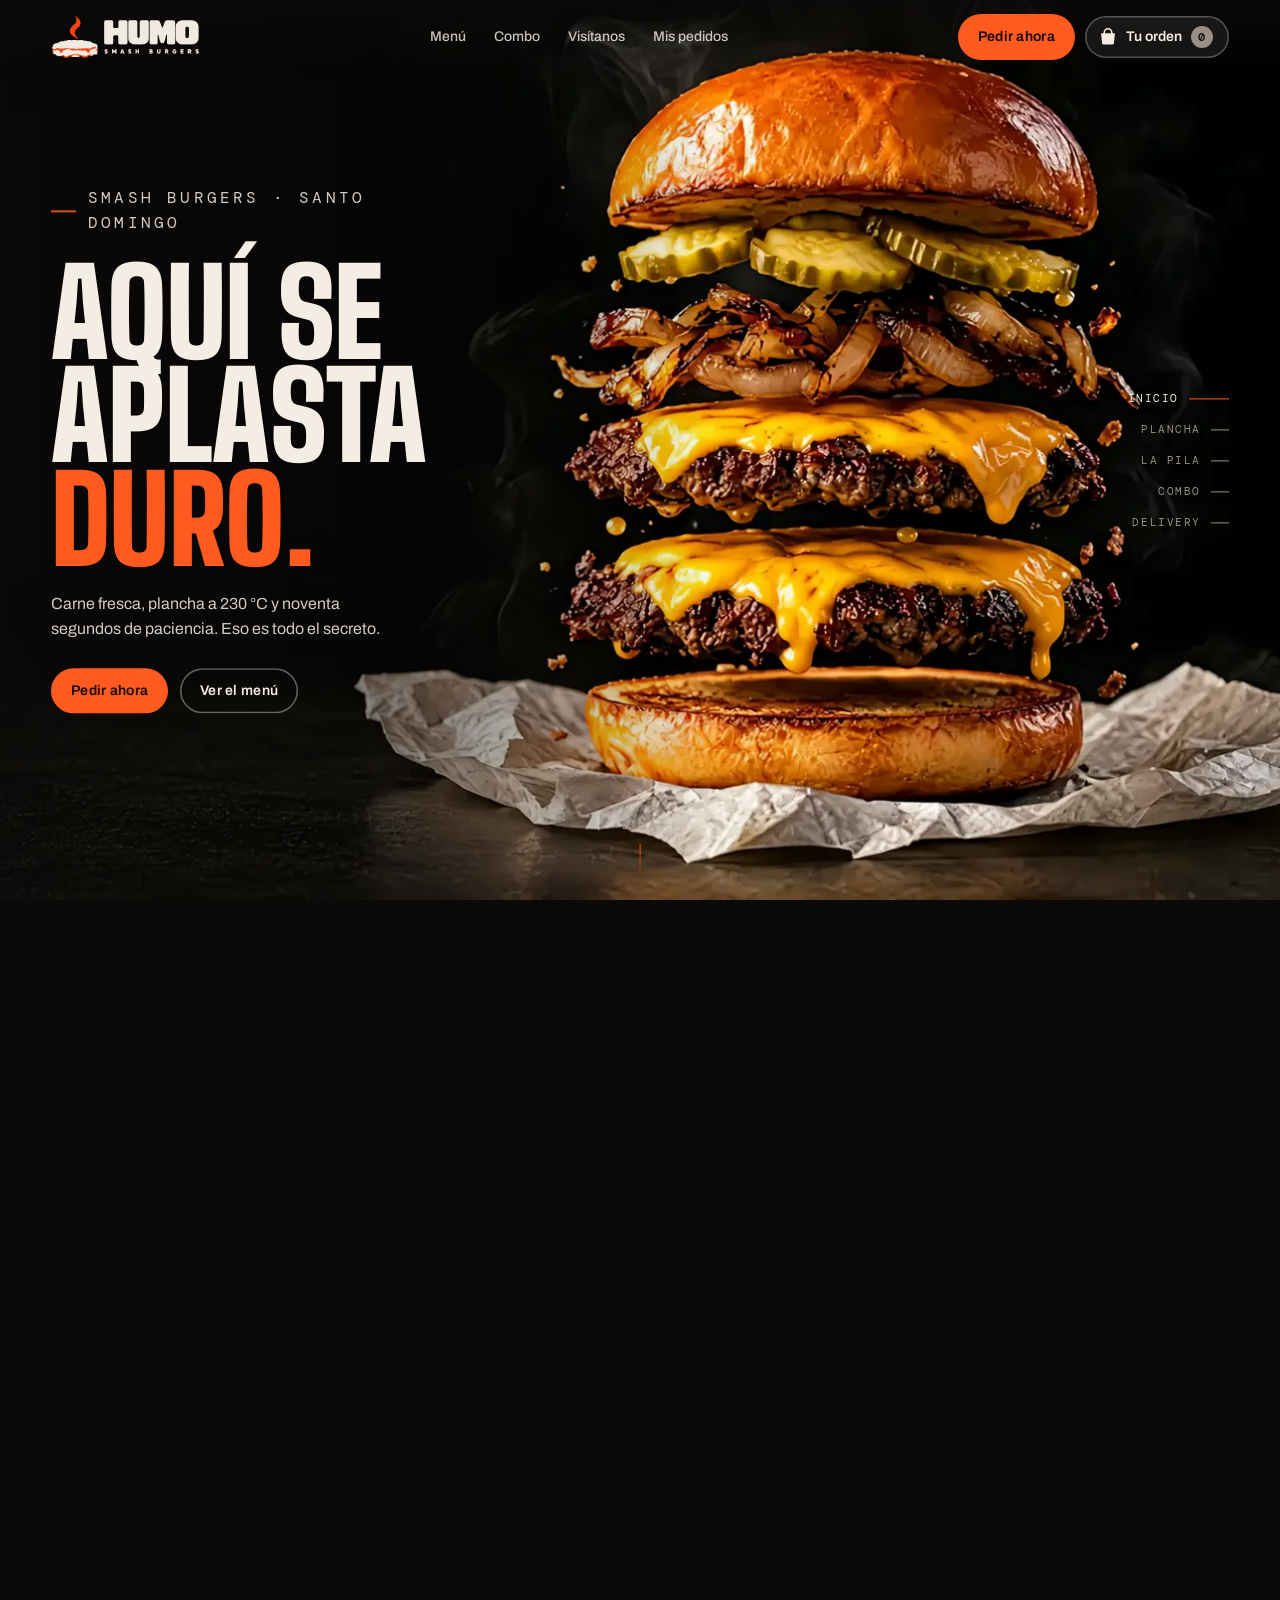
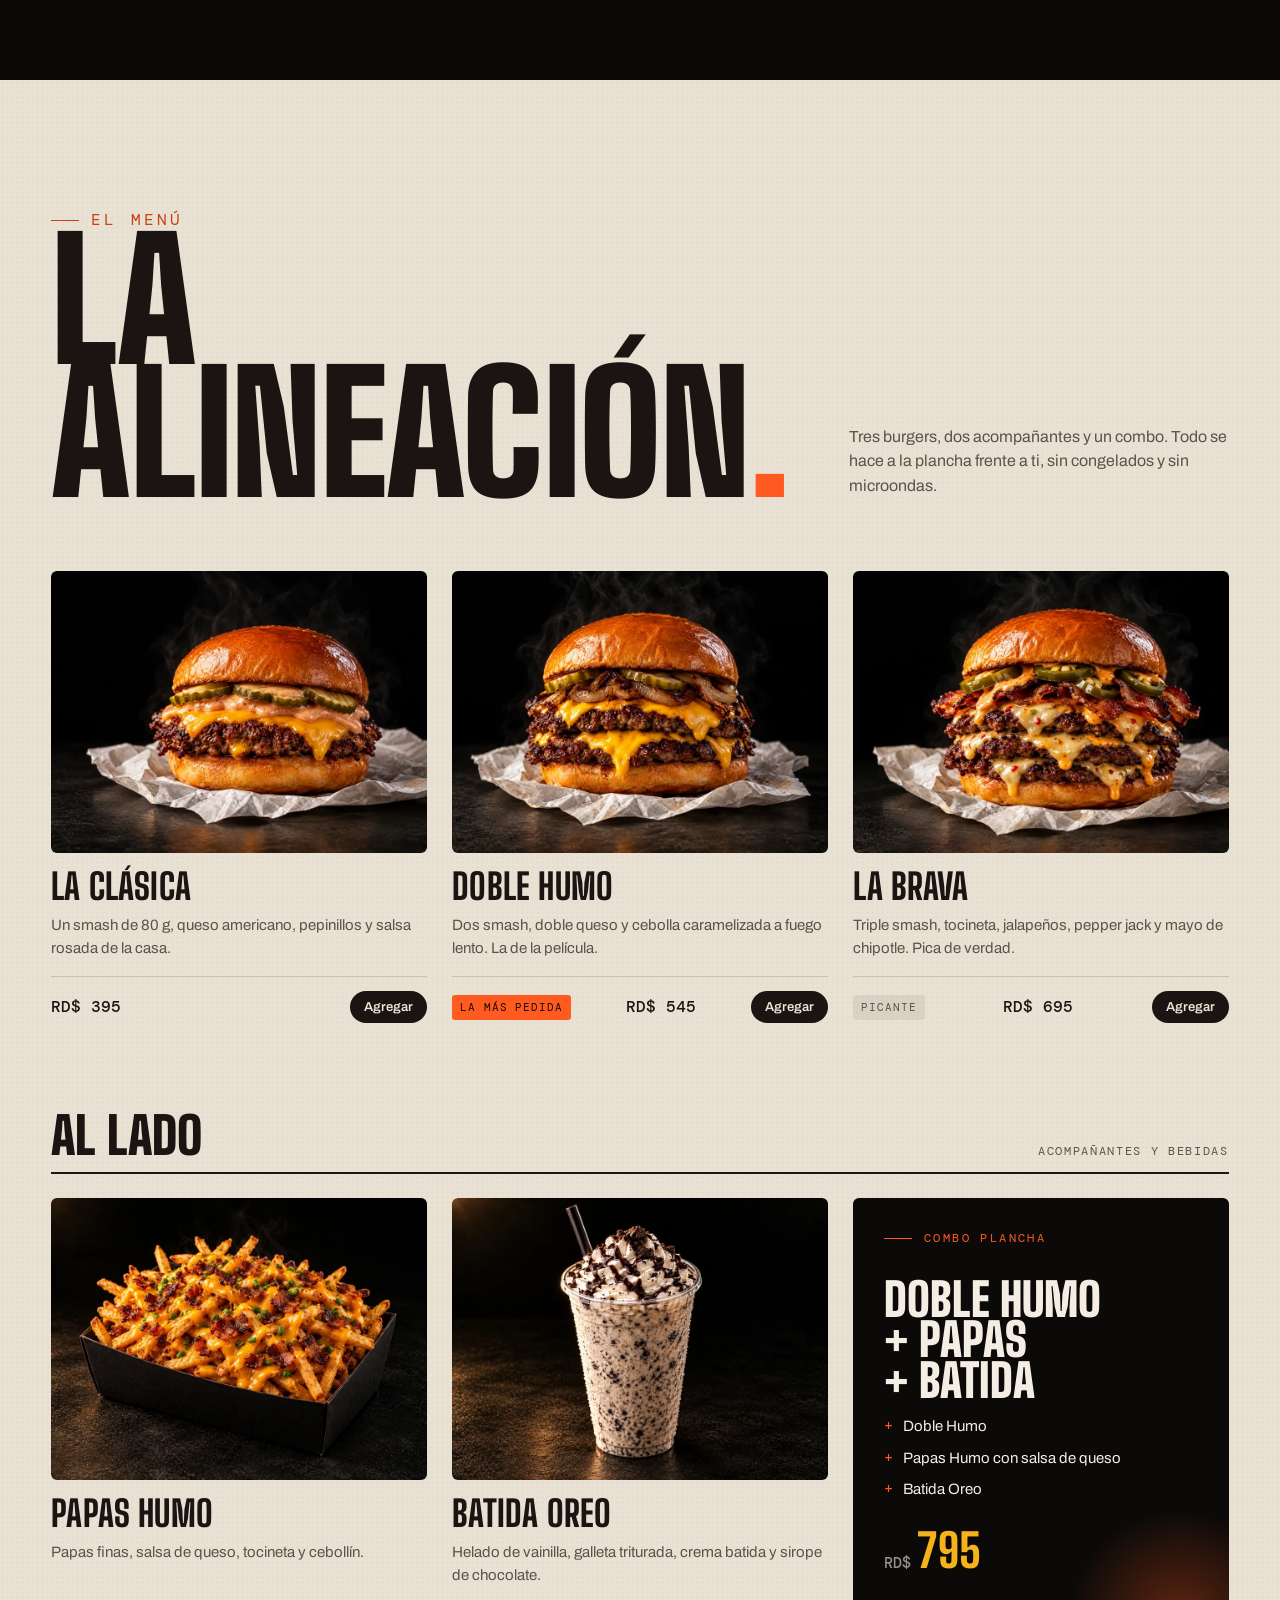
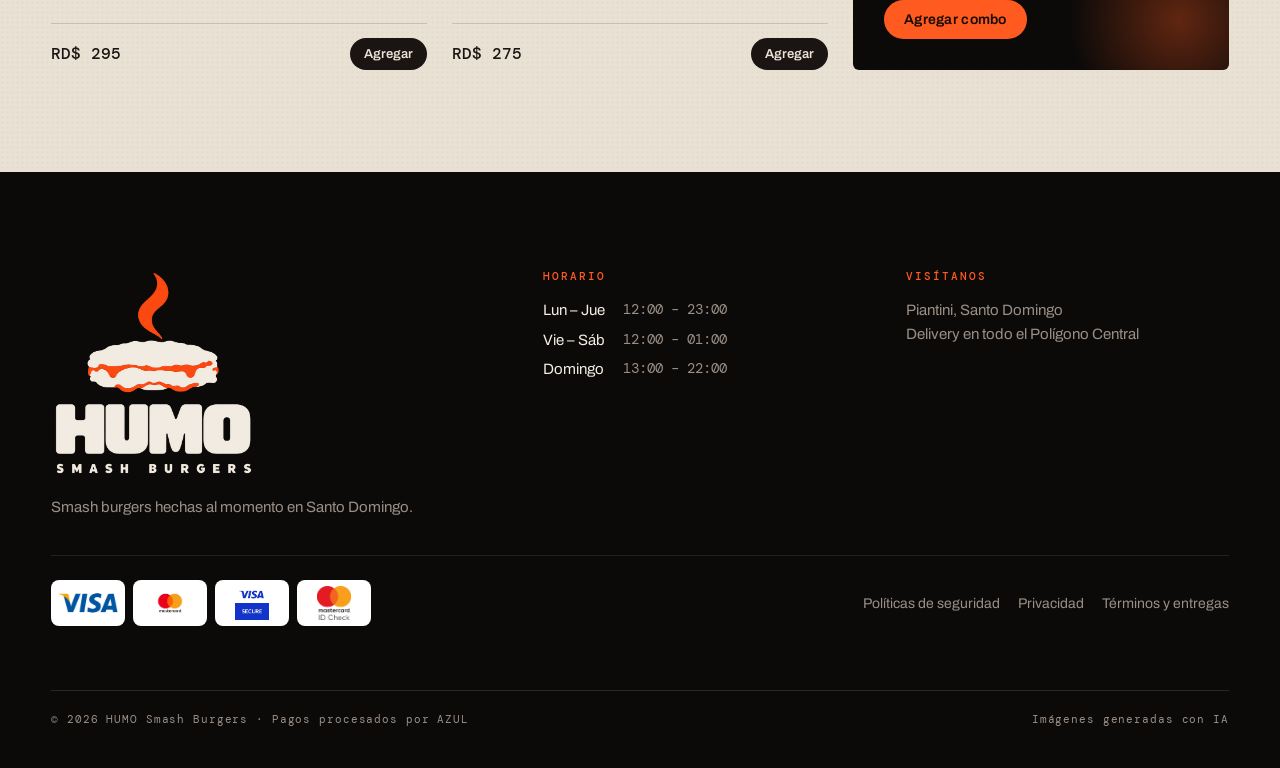
==== commit 2859f186: "HUMO vuelve a sus precios: ITBIS 18 % aparte y envío gratis desde RD$1,500 (Brinco Kit 1.1) - brinco" ====
--- a/index.html
+++ b/index.html
@@ -210,7 +210,6 @@
 .btn.wide{flex:1;justify-content:center;padding:15px 20px;font-size:15px}
 .btn[disabled]{opacity:.4;cursor:not-allowed;transform:none}
 
-.cart-note{margin:0 0 14px;font:400 12px var(--f-mono);letter-spacing:.04em;color:var(--ash)}
 
 .cart-bar{position:fixed;z-index:35;left:var(--gutter);right:var(--gutter);bottom:calc(env(safe-area-inset-bottom,0px) + 14px);display:flex;align-items:center;gap:12px;border:0;cursor:pointer;
   padding:14px 18px;border-radius:14px;background:var(--ember);color:#160a04;font:500 14px var(--f-body);box-shadow:0 14px 40px rgba(0,0,0,.35);animation:barin .35s ease}
@@ -493,9 +492,11 @@
 
   <footer class="cart-foot" id="cart-foot">
     <dl class="totals">
-      <dt class="grand">Subtotal</dt><dd class="grand" id="t-total">RD$ 0</dd>
+      <dt>Subtotal</dt><dd id="t-sub">RD$ 0</dd>
+      <dt>ITBIS 18&nbsp;%</dt><dd id="t-tax">RD$ 0</dd>
+      <dt>Delivery</dt><dd id="t-del">RD$ 0</dd>
+      <dt class="grand">Total</dt><dd class="grand" id="t-total">RD$ 0</dd>
     </dl>
-    <p class="cart-note">ITBIS incluido · envío o recogida al pagar</p>
     <div class="cart-actions">
       <button class="btn wide" type="button" id="cart-next">Pagar</button>
     </div>
@@ -616,7 +617,7 @@
     batida:{name:'Batida Oreo',price:275,img:'img/batida.webp',kind:'drink'},
     combo:{name:'Combo Plancha',price:795,img:'frames/f_0121.webp',kind:'combo'}
   };
-  const KEY='humo-cart-v1';
+  const TAX=.18, DELIVERY=120, FREE_FROM=1500, KEY='humo-cart-v1';
   const $=id=>document.getElementById(id);
   const money=n=>'RD$ '+Math.round(n).toLocaleString('en-US');
 
@@ -632,6 +633,13 @@
 
   const count=()=>cart.reduce((a,l)=>a+l.qty,0);
   const subtotal=()=>cart.reduce((a,l)=>a+MENU[l.id].price*l.qty,0);
+  // mismo cálculo que la caja de Brinco (brinco.json: ITBIS 18 % aparte, envío gratis desde RD$1,500; delivery)
+  function totals(){
+    const sub=subtotal();
+    const del=sub===0?0:(sub>=FREE_FROM?0:DELIVERY);
+    const tax=Math.round((sub+del)*TAX); // ITBIS sobre productos + envío, igual que la caja
+    return {sub,tax,del,total:sub+tax+del};
+  }
   const track=(n,d)=>{try{if(window.Brinco)Brinco.track(n,d);}catch(e){}};
 
   function add(id,qty=1){
@@ -659,7 +667,7 @@
   }
 
   function render(){
-    const n=count(), sub=subtotal();
+    const n=count(), t=totals();
     el.count.textContent=n;
     el.open.classList.toggle('has',n>0);
     el.open.setAttribute('aria-label',`Abrir tu orden, ${n} ${n===1?'producto':'productos'}`);
@@ -684,11 +692,14 @@
     el.upsell.hidden=!u;
     if(u){const m=MENU[u];el.upsell.innerHTML=`<img src="${m.img}" alt=""><p><b>¿Le metemos ${u==='papas'?'unas papas':'una batida'}?</b>${m.name} por ${money(m.price)}</p><button type="button" data-up="${u}">Agregar</button>`;}
 
-    $('t-total').textContent=money(sub);
-    el.barCount.textContent=n; el.barTotal.textContent=money(sub);
+    $('t-sub').textContent=money(t.sub);
+    $('t-tax').textContent=money(t.tax);
+    $('t-del').textContent=t.sub>=FREE_FROM?'Gratis':money(t.del);
+    $('t-total').textContent=money(t.total);
+    el.barCount.textContent=n; el.barTotal.textContent=money(t.total);
     bar();
 
-    el.next.textContent=n?`Pagar · ${money(sub)}`:'Pagar';el.next.disabled=!n;
+    el.next.textContent=n?`Pagar · ${money(t.total)}`:'Pagar';el.next.disabled=!n;
   }
 
   function open(){
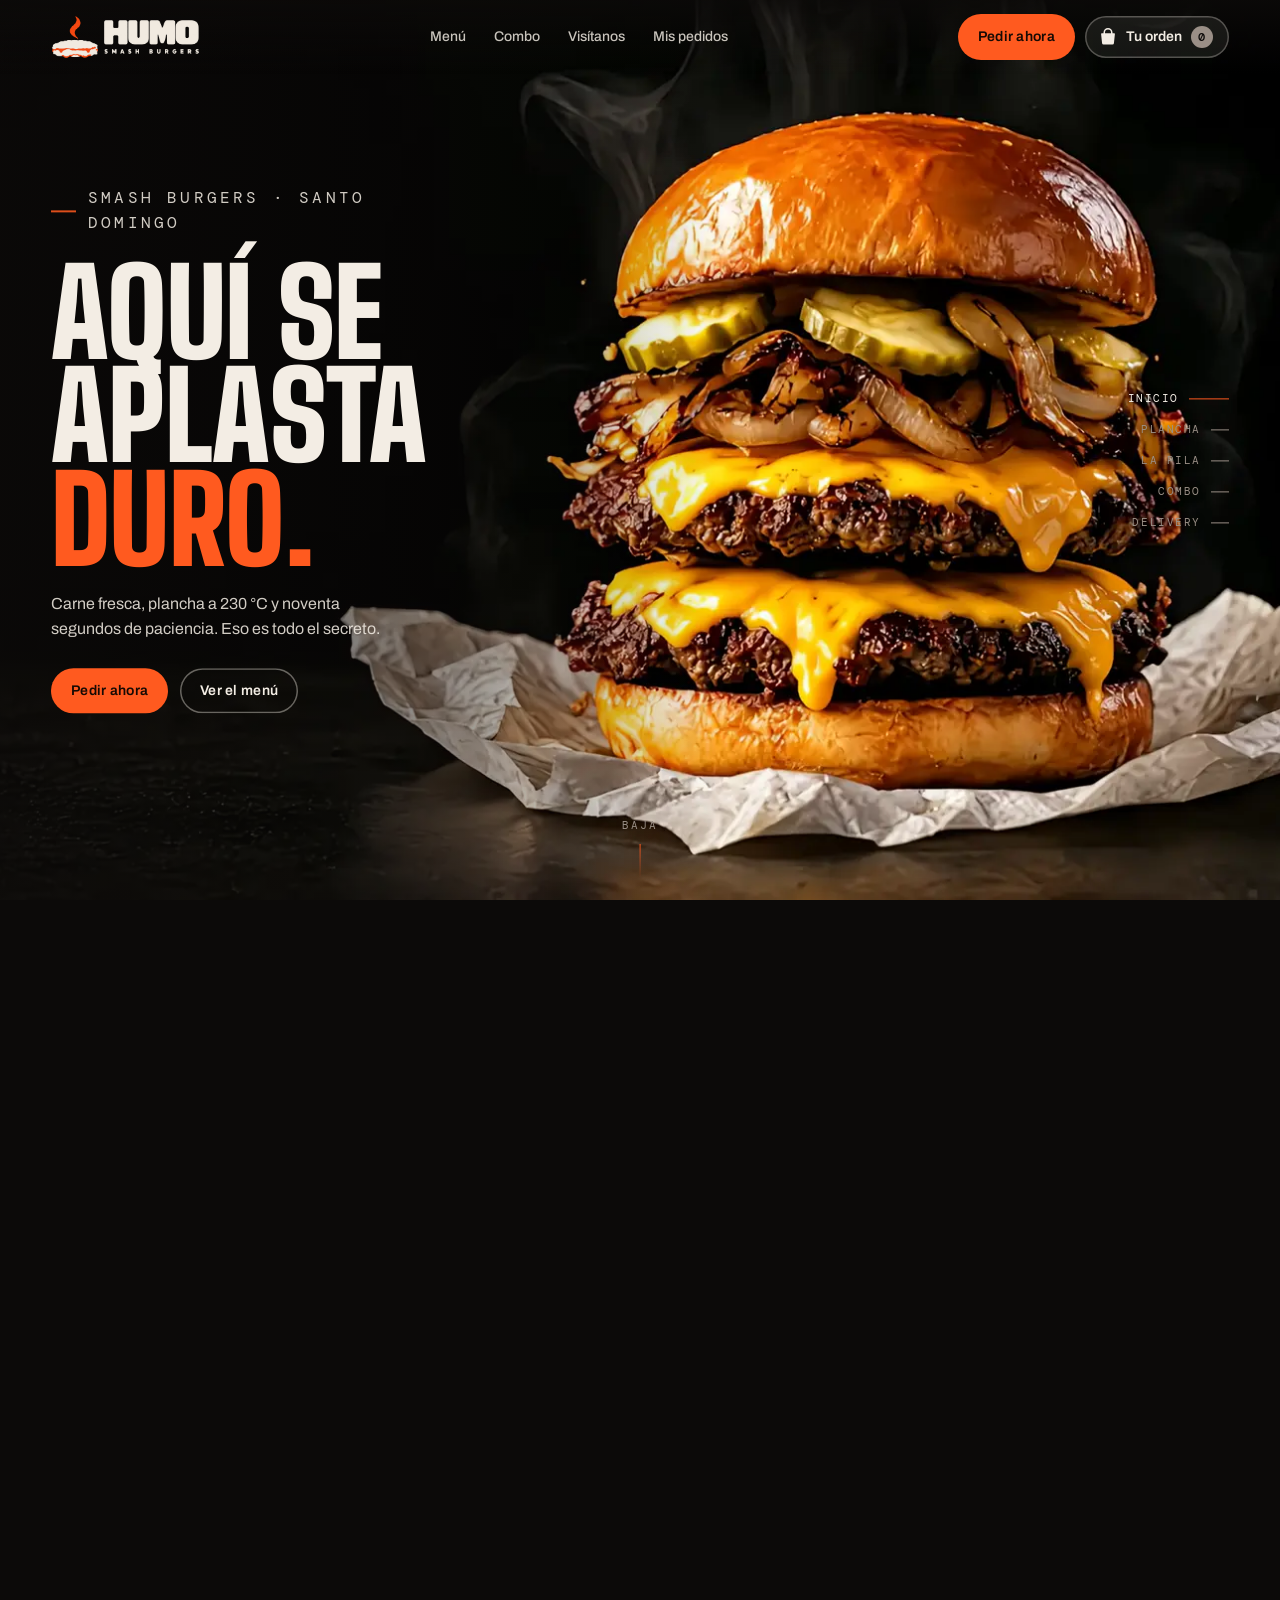
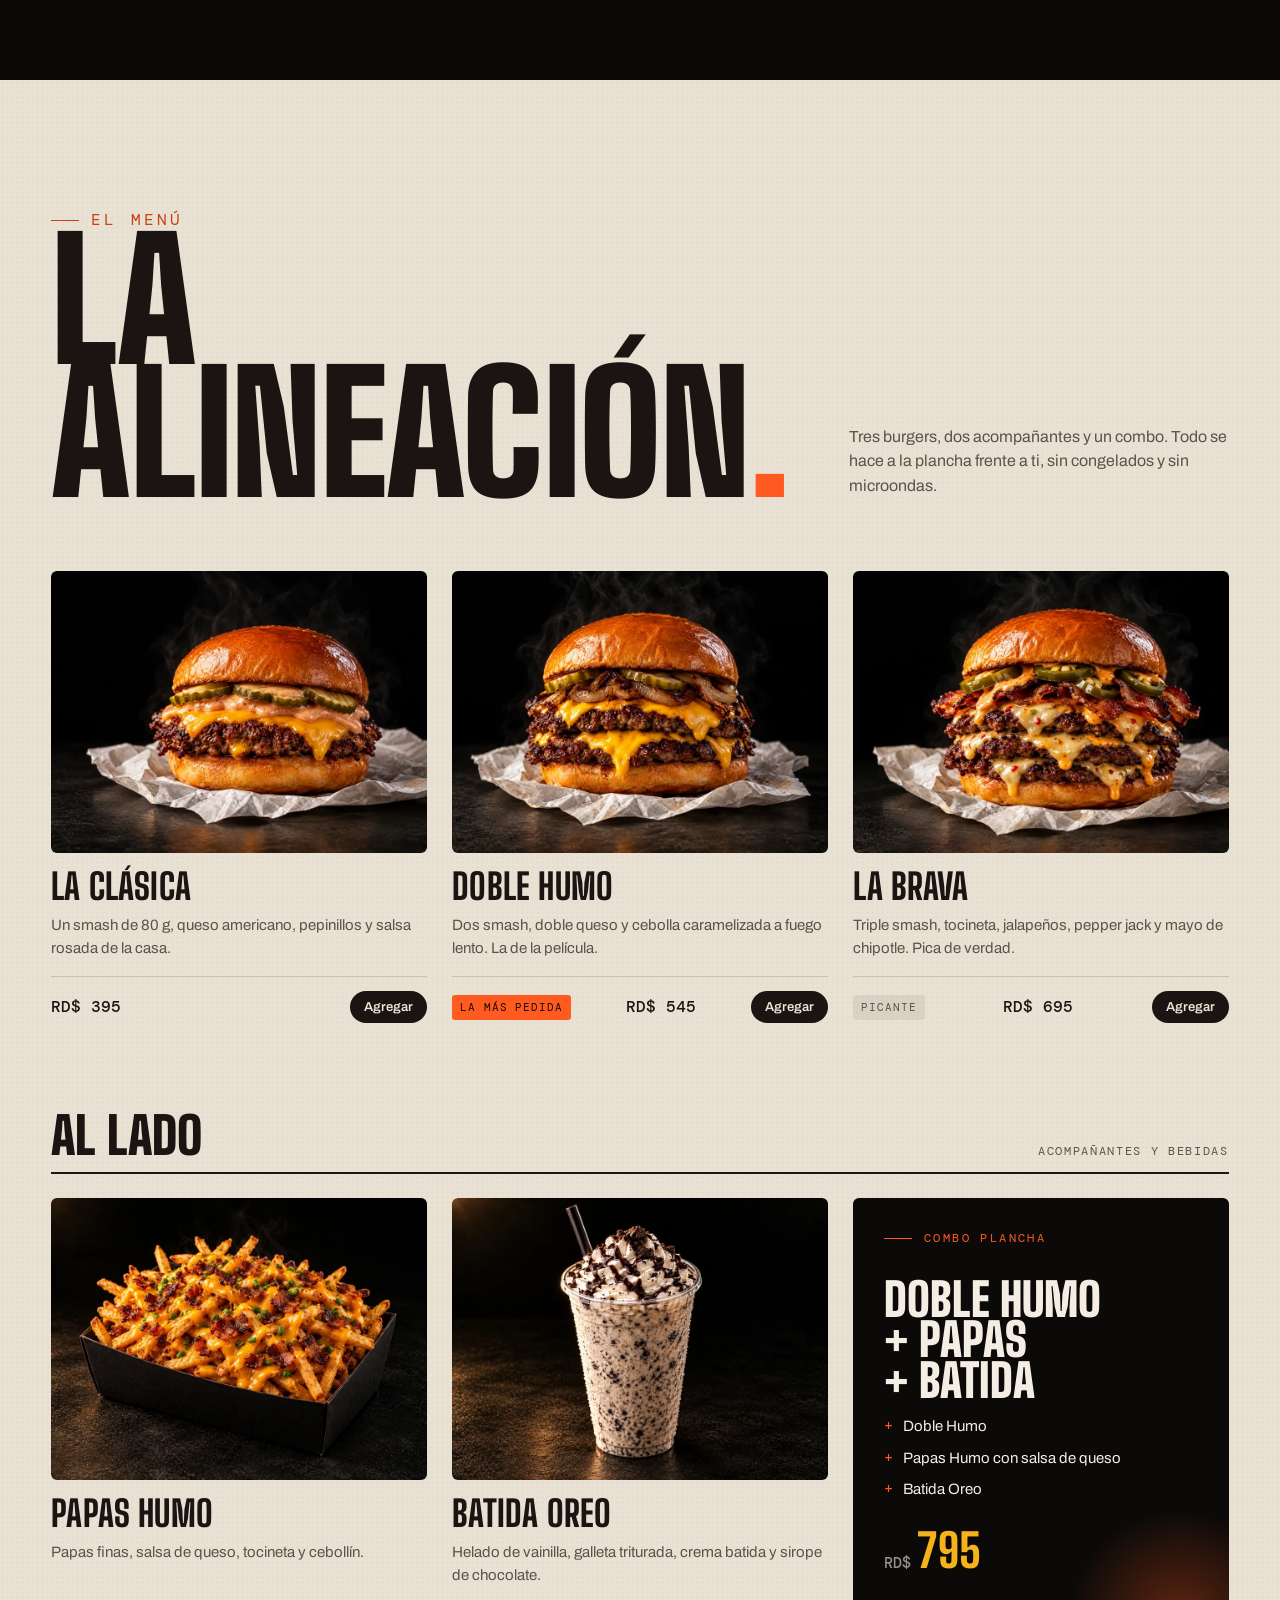
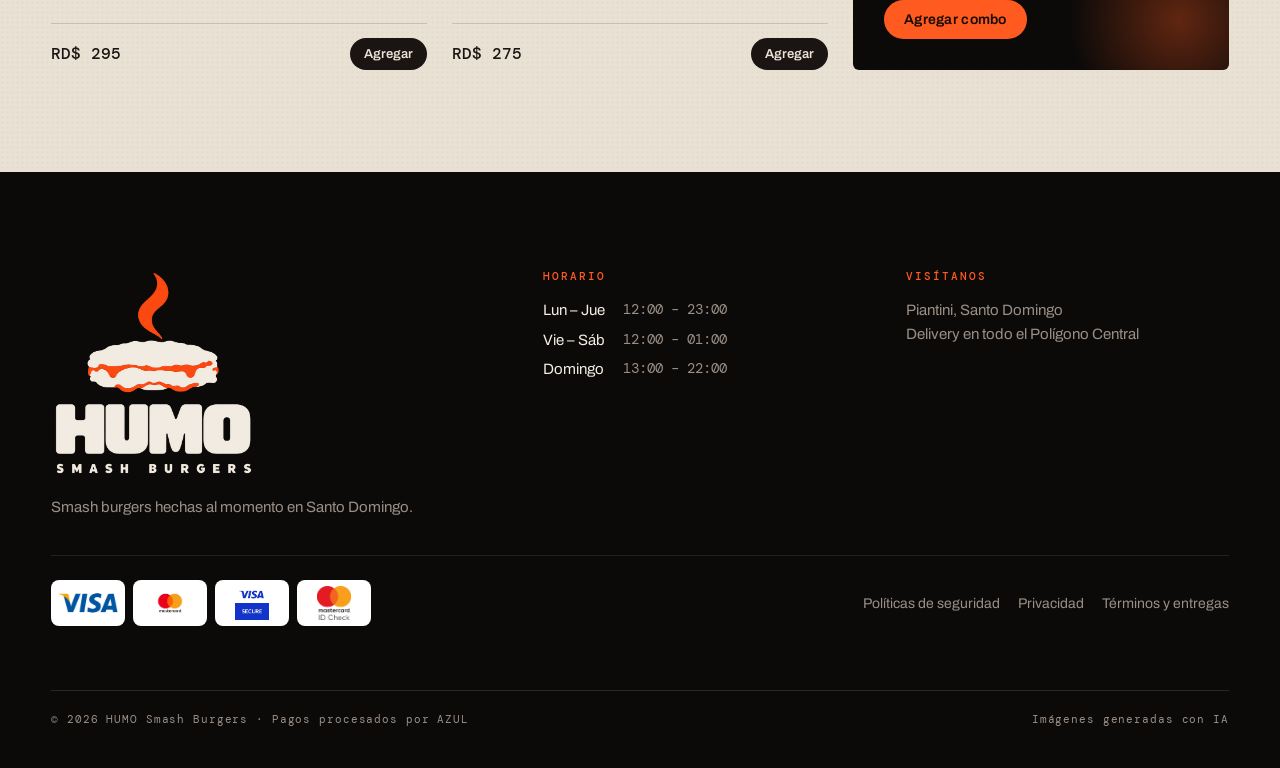
==== commit 772296da: "Brinco: menú con precios en brinco.json y referencia de cada producto en el carrito El Wallet de Bri" ====
--- a/index.html
+++ b/index.html
@@ -759,7 +759,7 @@
 
   // Puente con Brinco Kit
   window.BrincoCart={
-    items:()=>cart.map(l=>({name:MENU[l.id].name,detail:'',qty:l.qty,unit:MENU[l.id].price,img:'/'+MENU[l.id].img})),
+    items:()=>cart.map(l=>({name:MENU[l.id].name,detail:'',qty:l.qty,unit:MENU[l.id].price,img:'/'+MENU[l.id].img,sku:{p:l.id}})),
     total:()=>subtotal(),
     clear:()=>{cart=[];save();render();},
     close:()=>close()
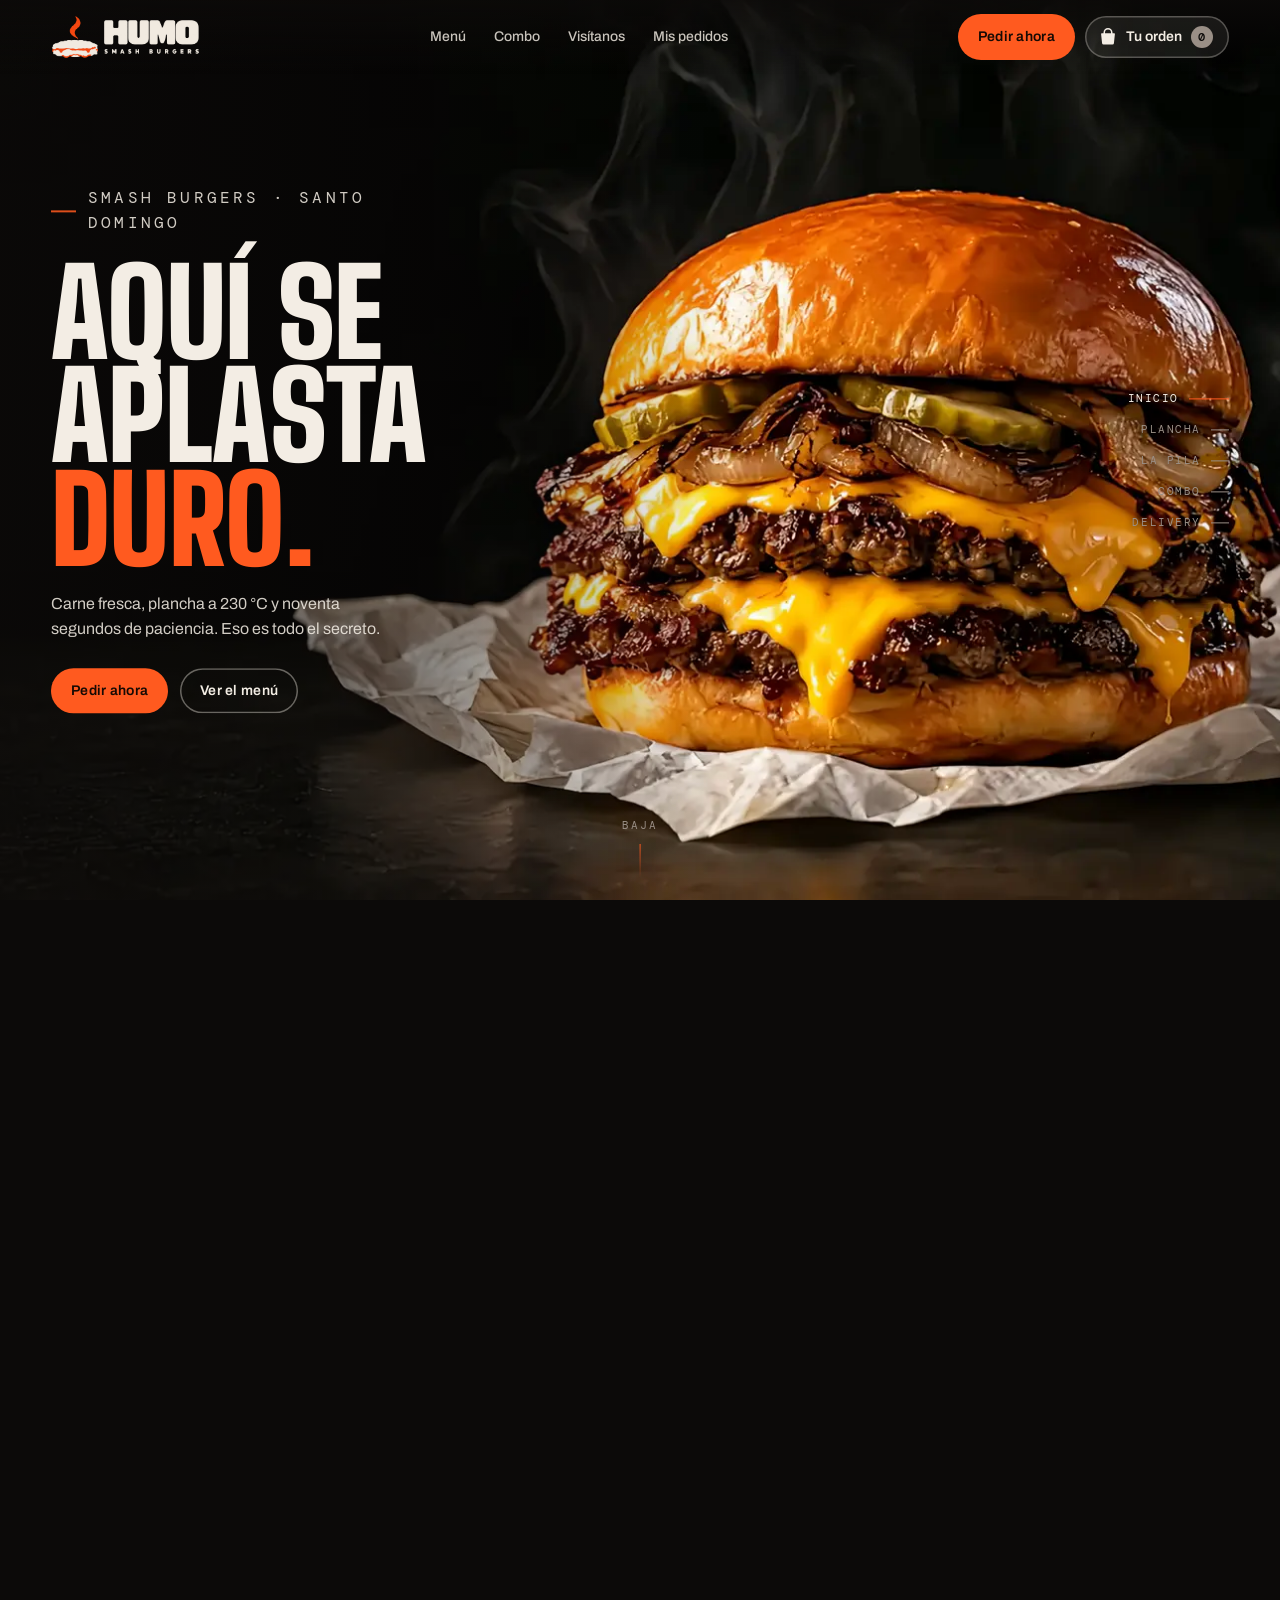
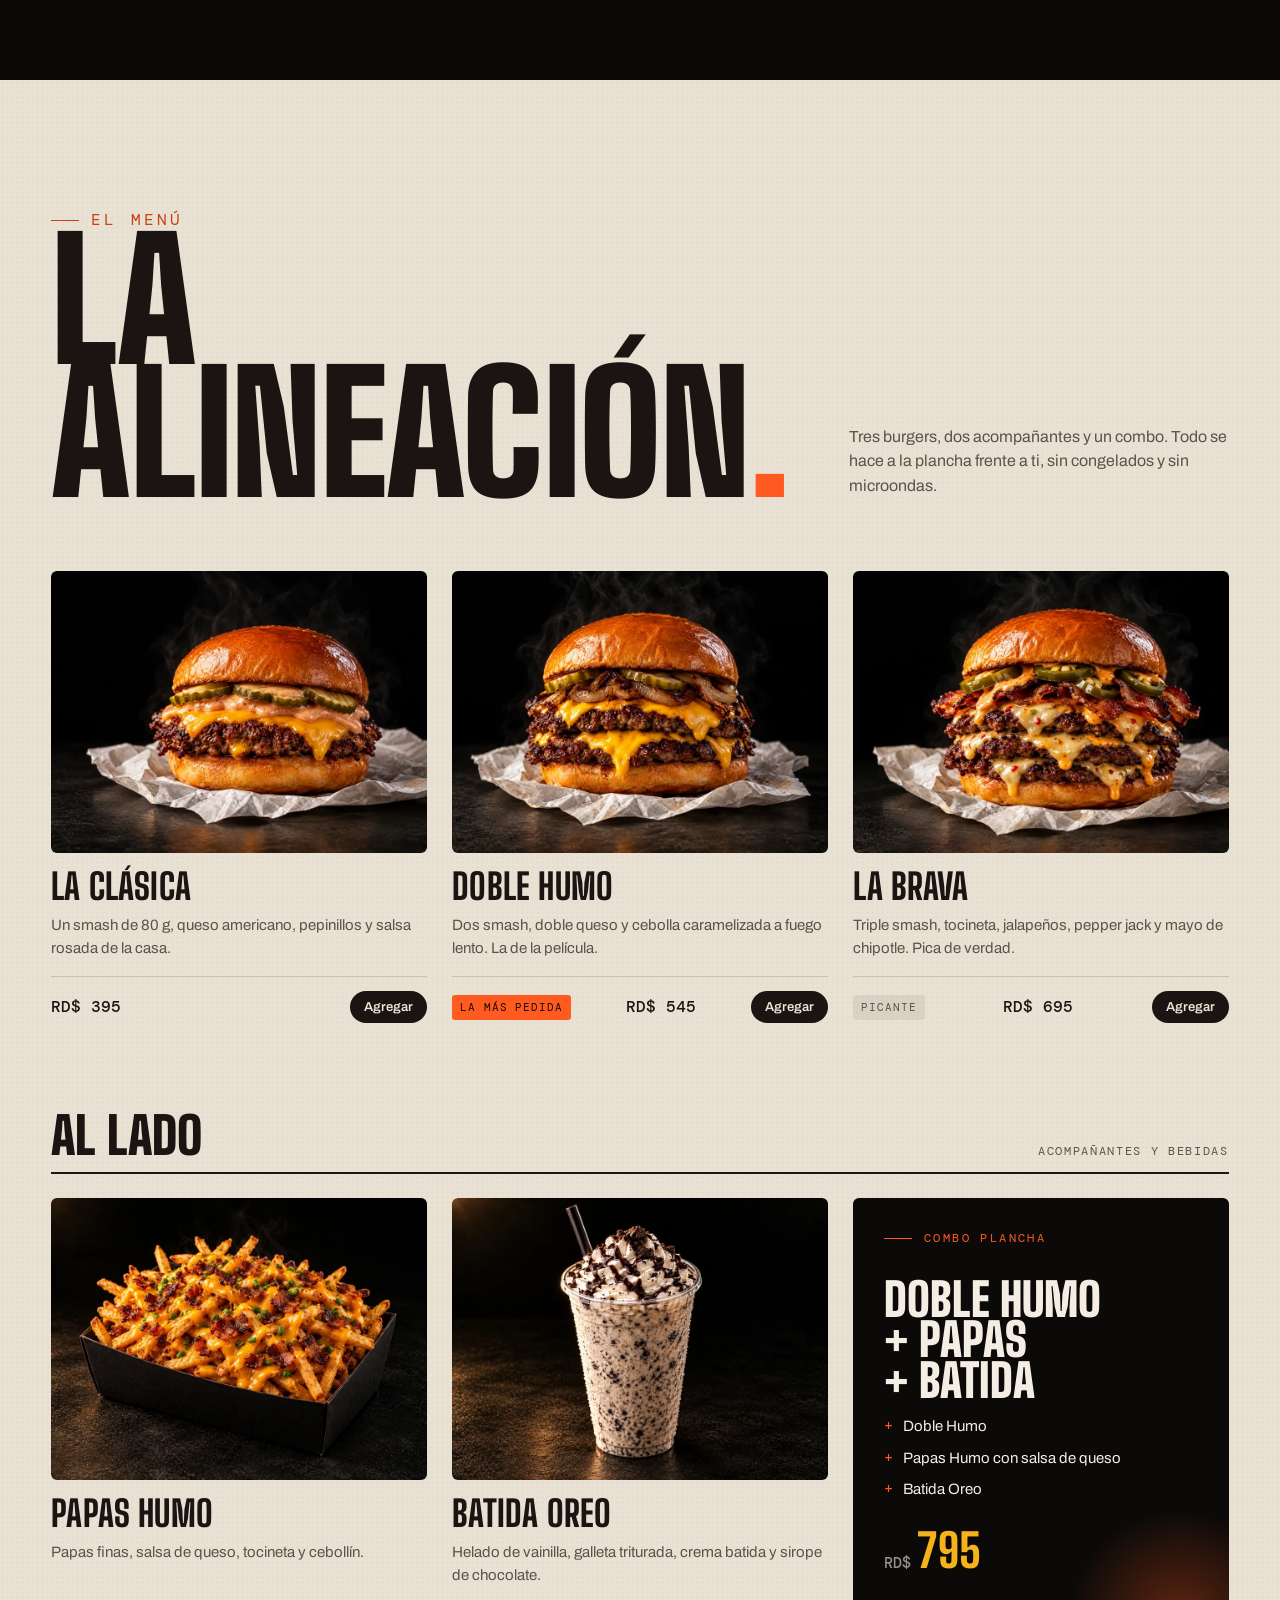
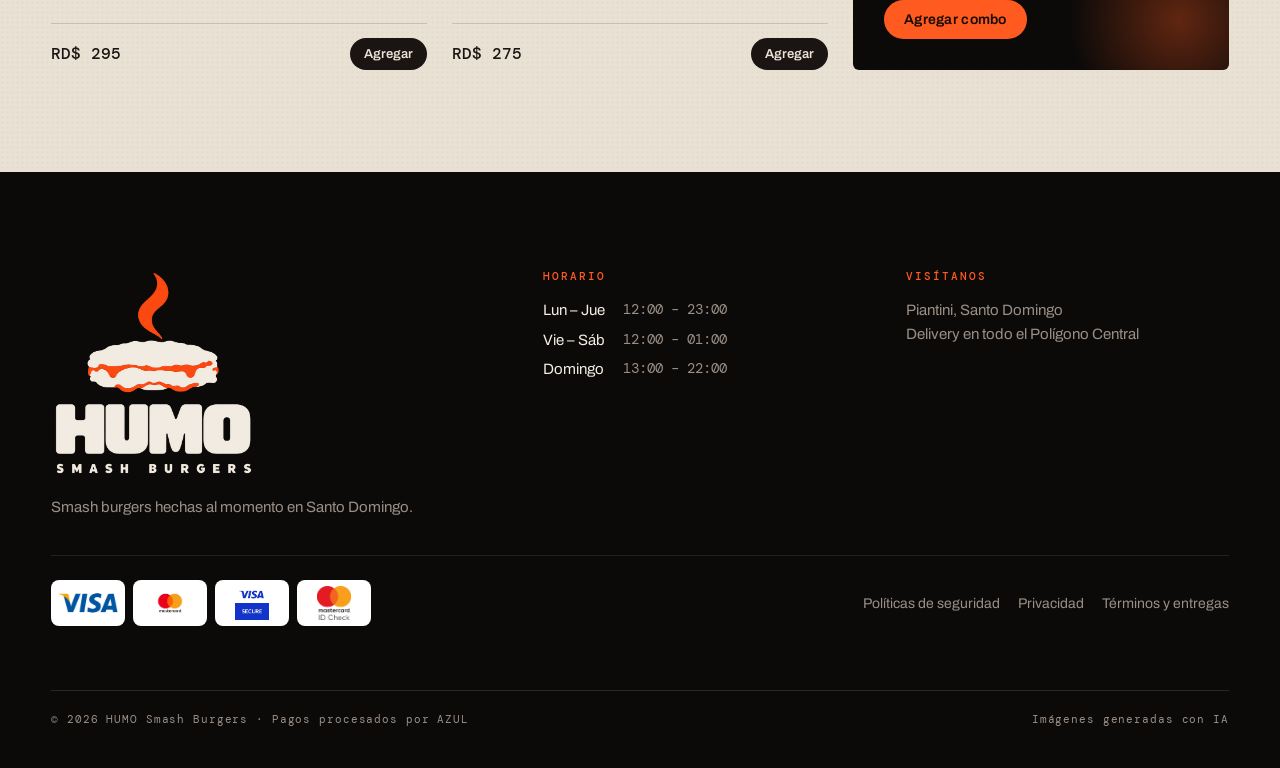
==== commit 0bd13230: "Mobile first: enlaces y botones de 44px Co-Authored-By: Claude Opus 5.5 <noreply@anthropic.com> Clau" ====
--- a/index.html
+++ b/index.html
@@ -285,6 +285,7 @@
 <link rel="stylesheet" href="https://fonts.googleapis.com/css2?family=Big+Shoulders+Display:wght@800;900&family=Archivo:wght@400;500;600;700&display=swap">
 <link rel="stylesheet" href="https://piezza.sandscap.com.do/brinco/v1/kit.css">
 <script src="https://piezza.sandscap.com.do/brinco/v1/kit.js" defer></script>
+<style id="sc-tap">@media (max-width:760px){.flegal a,.flinks a,.payrow a,.paysafe a,.social a{display:inline-flex;align-items:center;min-height:44px}.iconbtn,.dclose{min-width:44px;min-height:44px}.sizes button{min-height:40px}}</style>
 </head>
 <body>
 
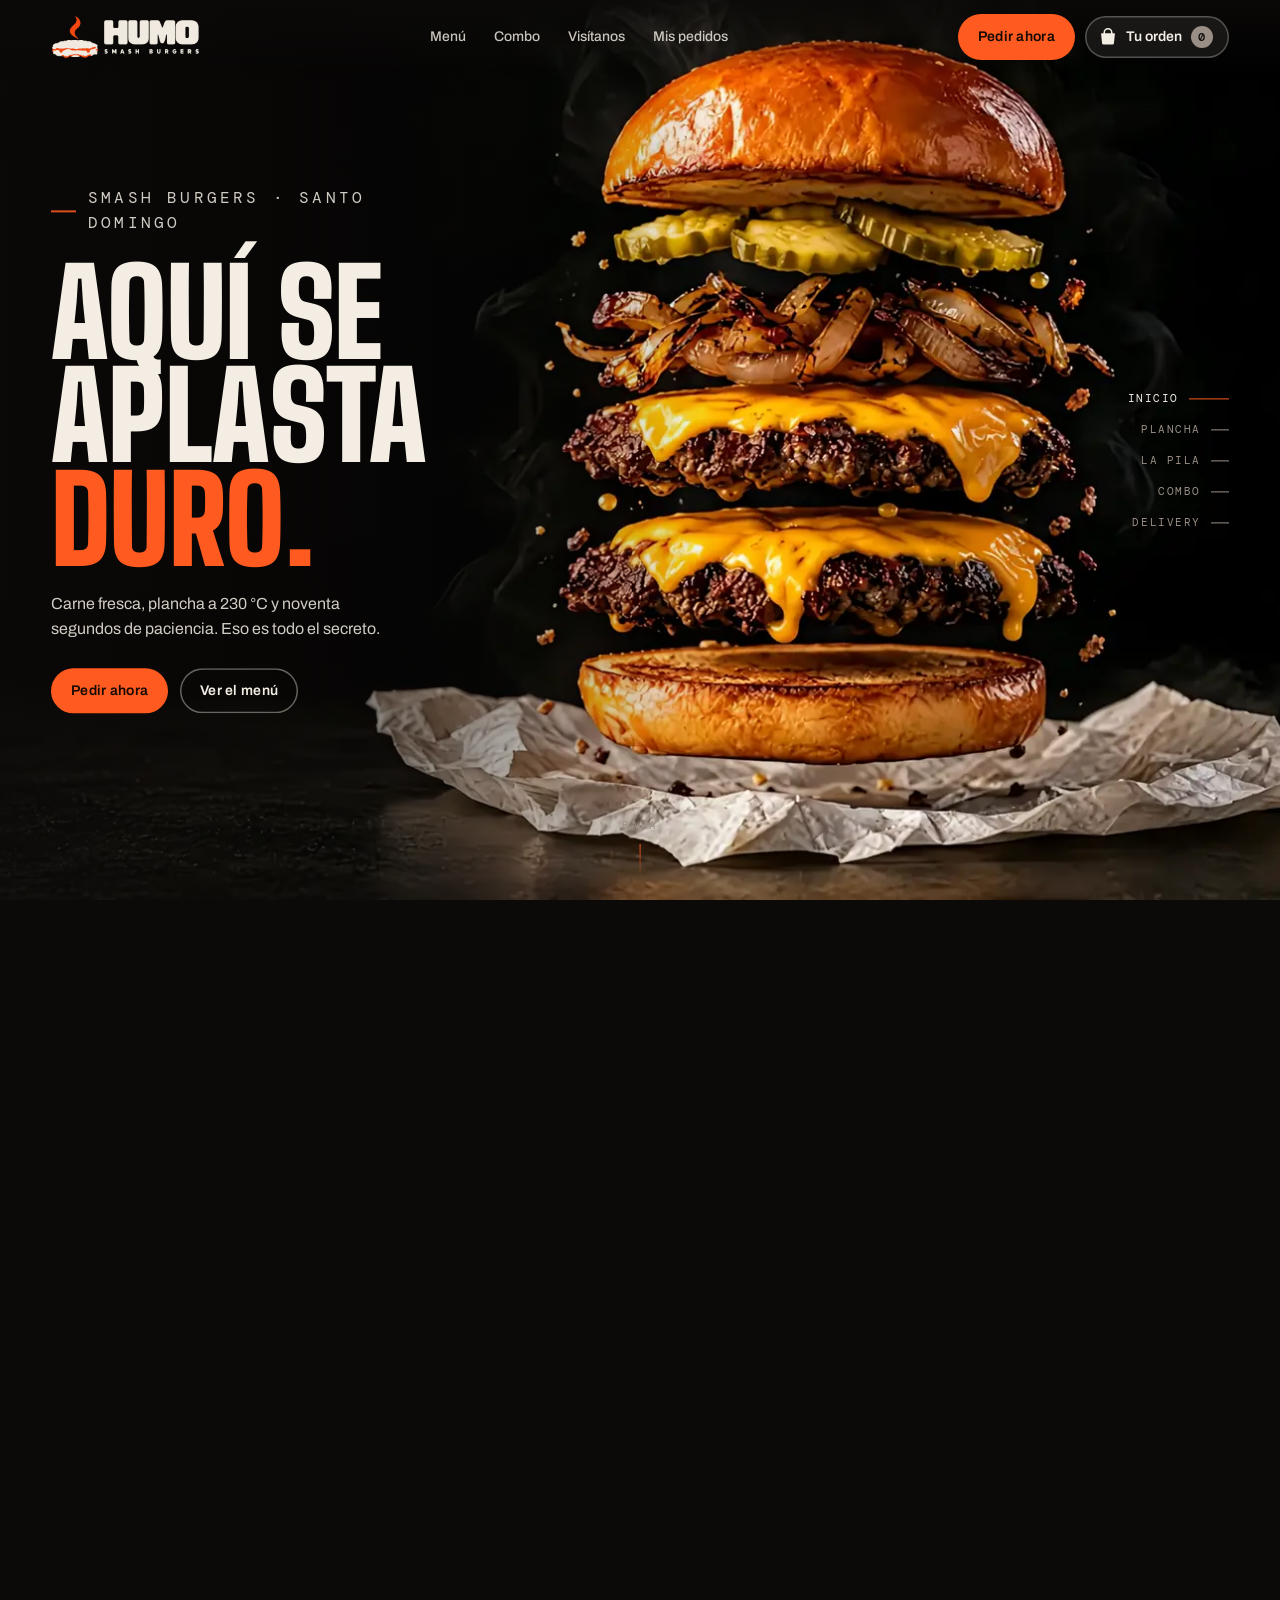
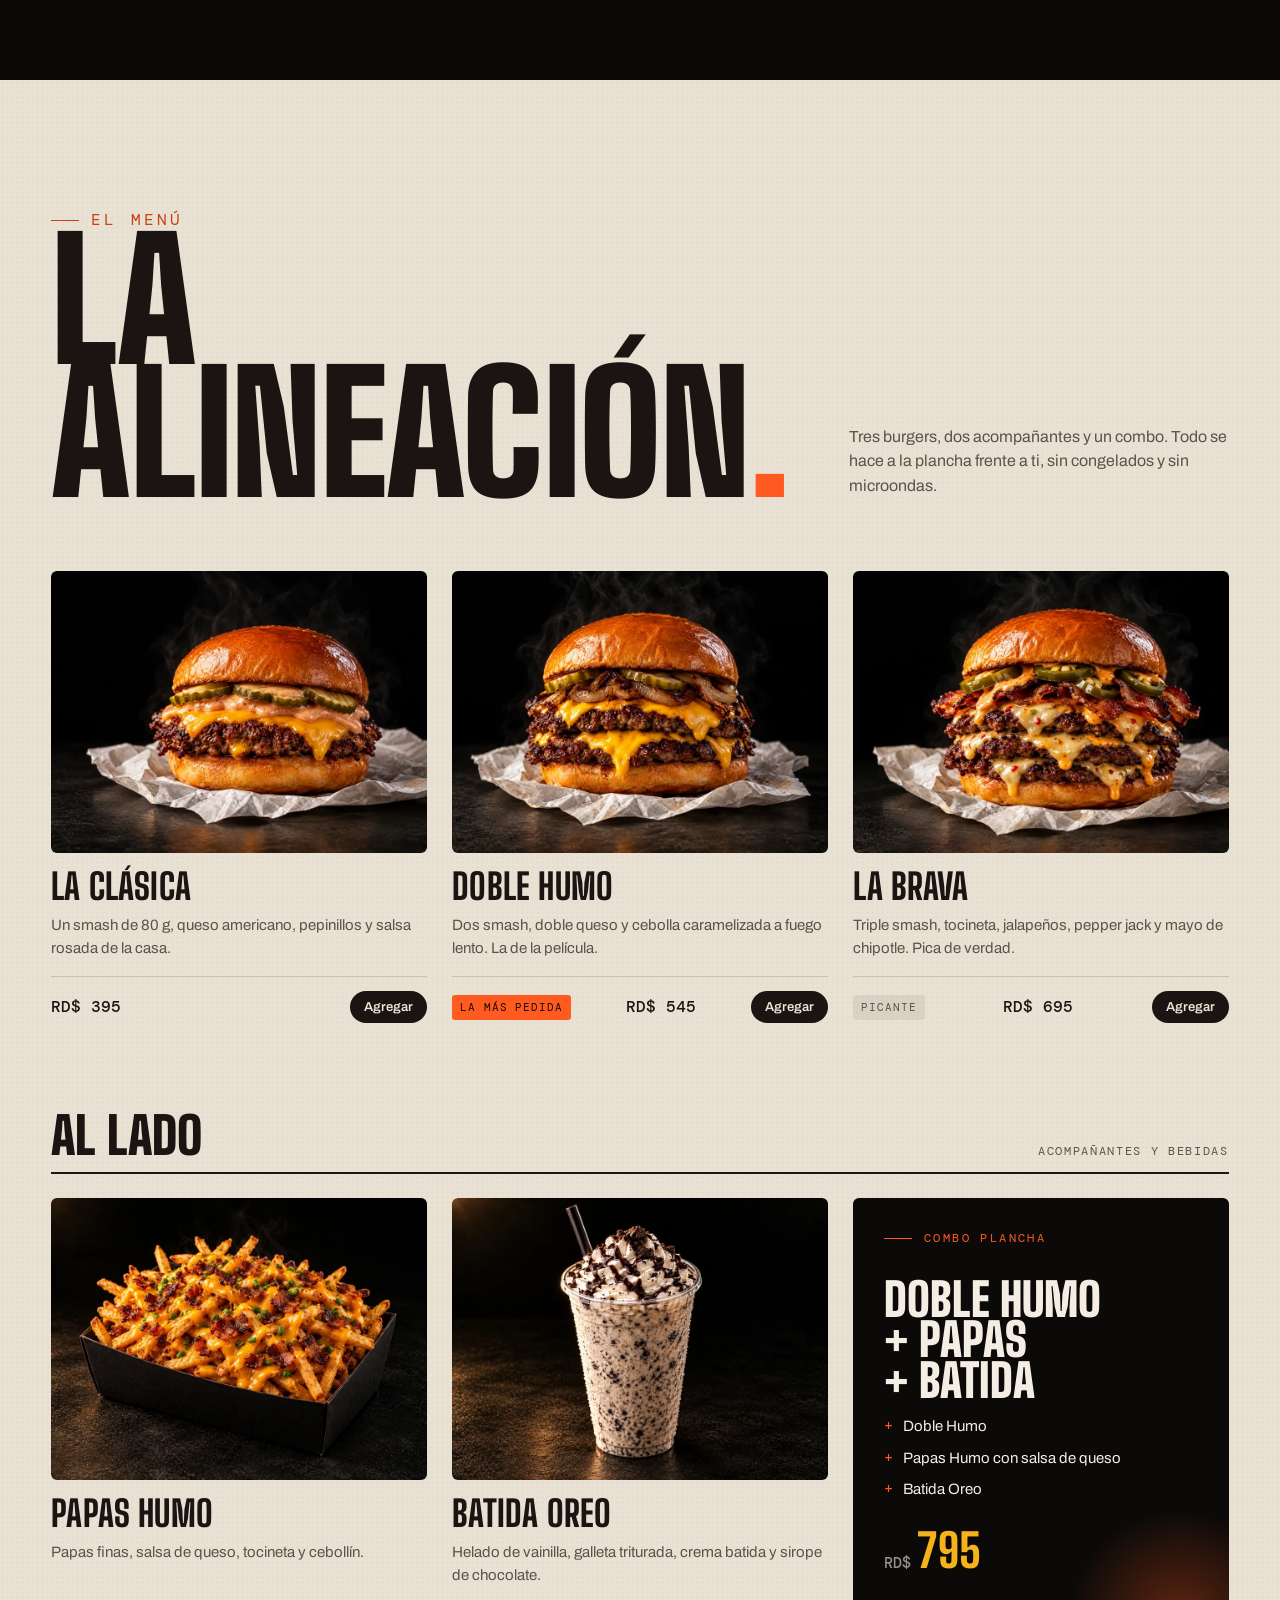
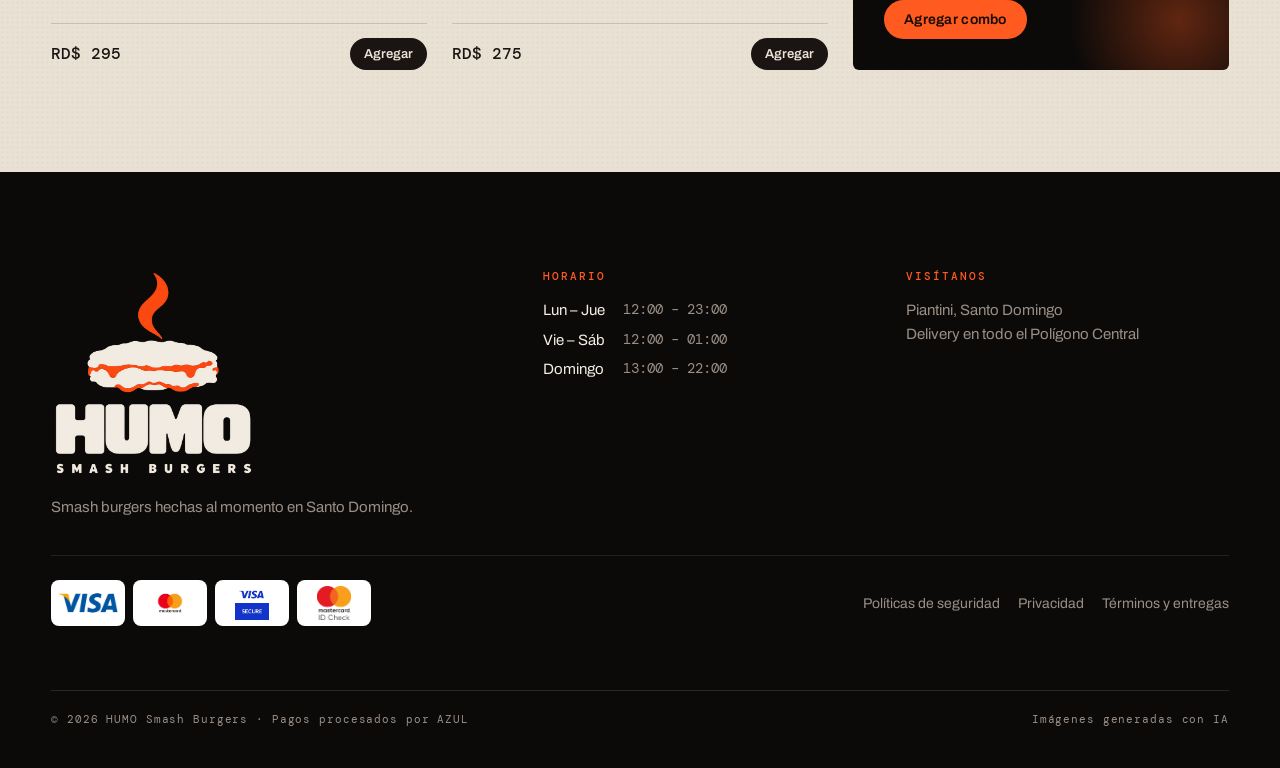
==== commit a10a59c9: "Tienda en humo.brinco.do (antes humo.sandscap.com.do); kit desde piezza.brinco.do Co-Authored-By: Cl" ====
--- a/index.html
+++ b/index.html
@@ -7,8 +7,8 @@
 <meta name="theme-color" content="#0c0a09">
 <meta property="og:title" content="HUMO Smash Burgers">
 <meta property="og:description" content="Aquí se aplasta duro. Smash burgers hechas al momento en Santo Domingo.">
-<meta property="og:image" content="https://humo.sandscap.com.do/img/og.jpg">
-<meta property="og:url" content="https://humo.sandscap.com.do/">
+<meta property="og:image" content="https://humo.brinco.do/img/og.jpg">
+<meta property="og:url" content="https://humo.brinco.do/">
 <meta name="twitter:card" content="summary_large_image">
 <link rel="icon" href="/favicon.ico" sizes="any">
 <link rel="preload" as="image" href="frames/f_0001.webp">
@@ -283,8 +283,8 @@
 <link rel="icon" type="image/png" sizes="64x64" href="img/favicon-64.png">
 <link rel="apple-touch-icon" href="img/apple-touch-icon.png">
 <link rel="stylesheet" href="https://fonts.googleapis.com/css2?family=Big+Shoulders+Display:wght@800;900&family=Archivo:wght@400;500;600;700&display=swap">
-<link rel="stylesheet" href="https://piezza.sandscap.com.do/brinco/v1/kit.css">
-<script src="https://piezza.sandscap.com.do/brinco/v1/kit.js" defer></script>
+<link rel="stylesheet" href="https://piezza.brinco.do/brinco/v1/kit.css">
+<script src="https://piezza.brinco.do/brinco/v1/kit.js" defer></script>
 <style id="sc-tap">@media (max-width:760px){.flegal a,.flinks a,.payrow a,.paysafe a,.social a{display:inline-flex;align-items:center;min-height:44px}.iconbtn,.dclose{min-width:44px;min-height:44px}.sizes button{min-height:40px}}</style>
 </head>
 <body>
